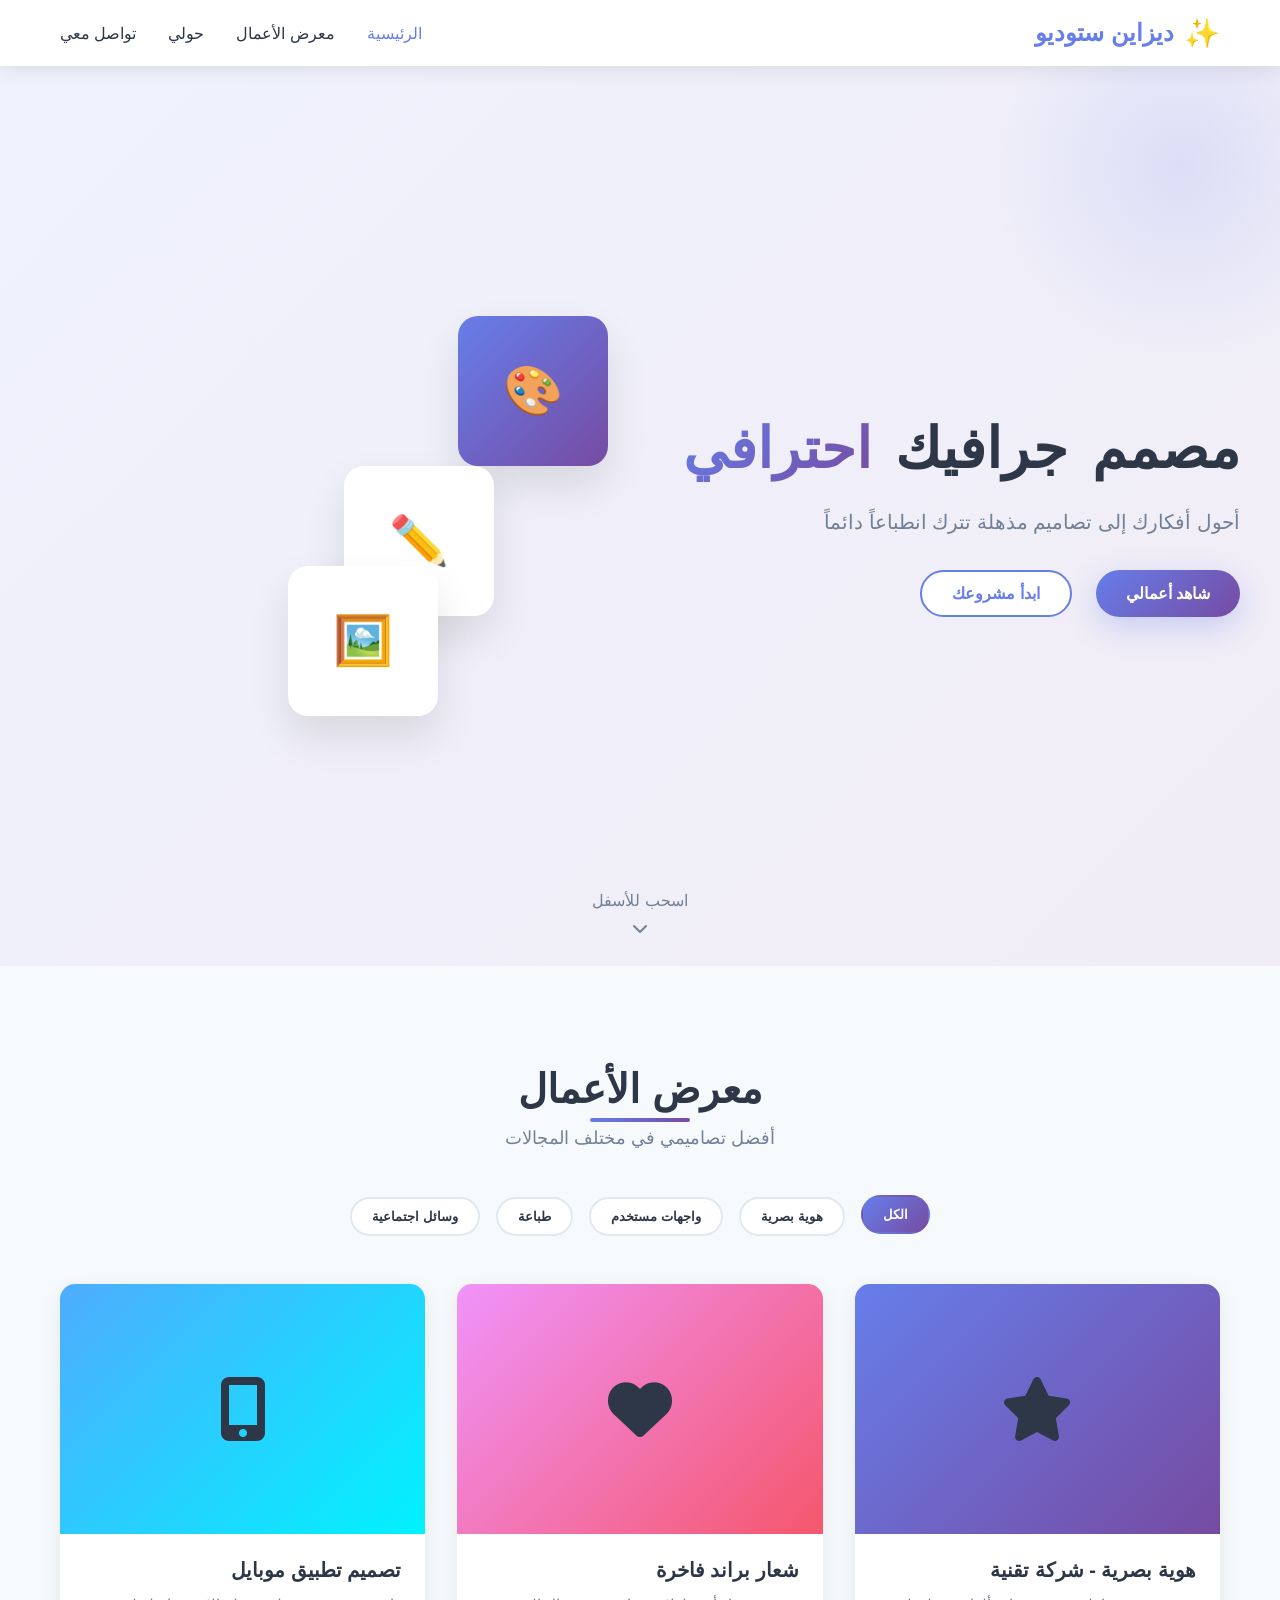
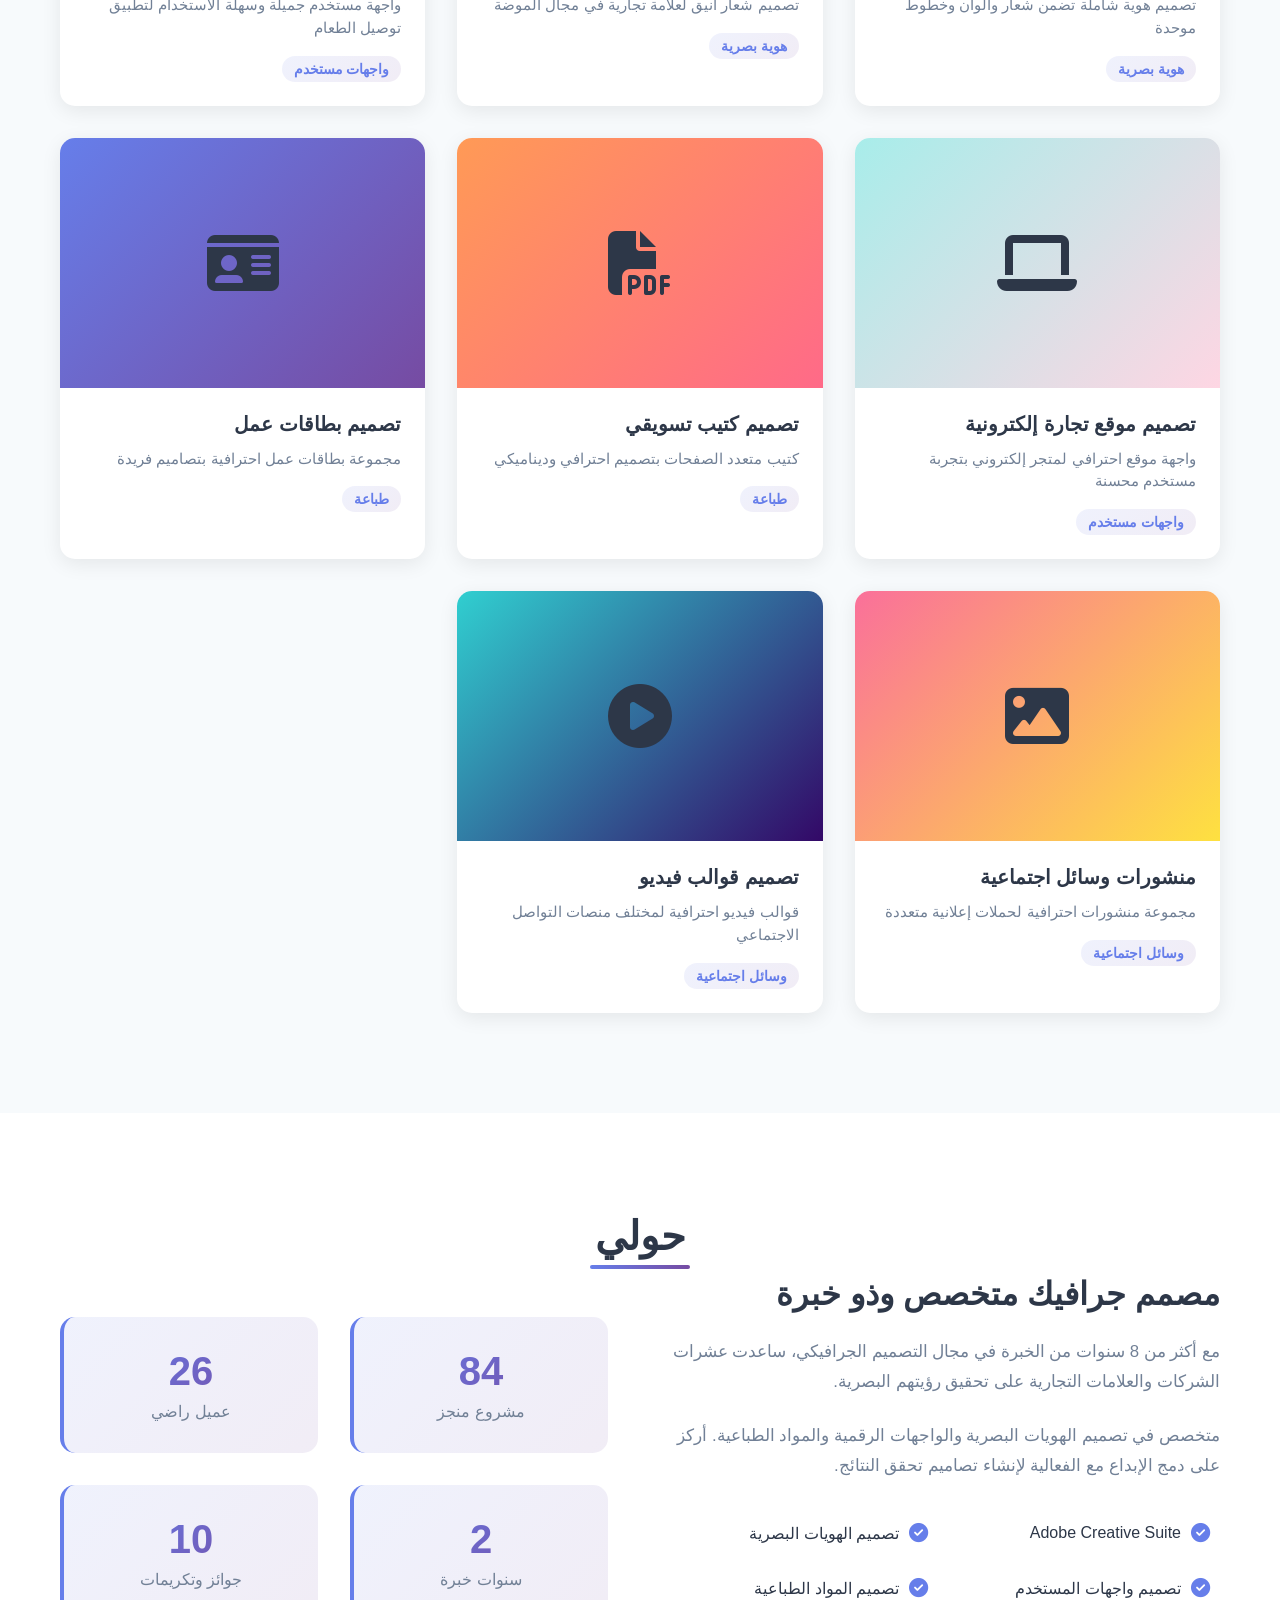
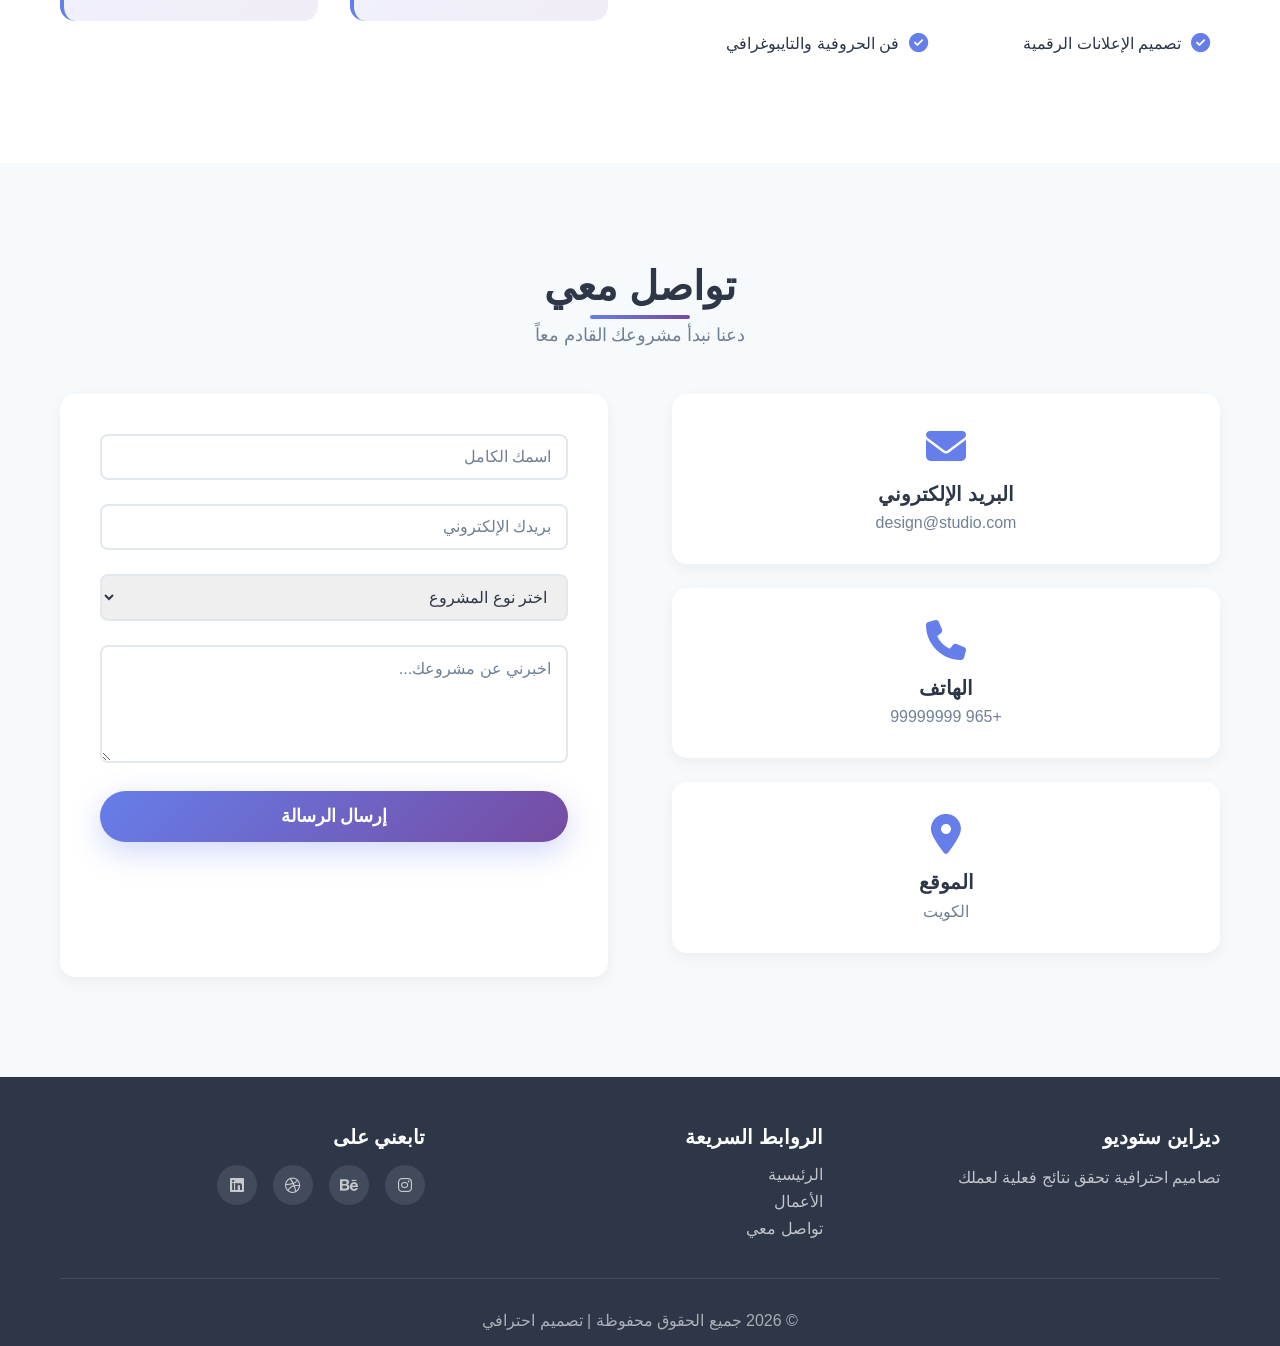
==== index.html @ b83960a2 "f" ====
<!DOCTYPE html>
<html lang="ar" dir="rtl">

<head>
    <meta charset="UTF-8">
    <meta name="viewport" content="width=device-width, initial-scale=1.0">
    <title>محمد - مصمم جرافيك احترافي</title>
    <link rel="stylesheet" href="styles.css">
    <link rel="stylesheet" href="https://cdnjs.cloudflare.com/ajax/libs/font-awesome/6.4.0/css/all.min.css">
</head>

<body>
    <!-- Navigation -->
    <nav class="navbar">
        <div class="container">
            <div class="logo">
                <span class="logo-icon">✨</span>
                <span class="logo-text">ديزاين ستوديو</span>
            </div>
            <ul class="nav-links">
                <li><a href="#home" class="nav-link active">الرئيسية</a></li>
                <li><a href="#portfolio" class="nav-link">معرض الأعمال</a></li>
                <li><a href="#about" class="nav-link">حولي</a></li>
                <li><a href="#contact" class="nav-link">تواصل معي</a></li>
            </ul>
            <button class="menu-toggle" id="menuToggle">
                <i class="fas fa-bars"></i>
            </button>
        </div>
    </nav>

    <!-- Hero Section -->
    <section id="home" class="hero">
        <div class="hero-content">
            <div class="hero-text">
                <h1 class="hero-title animate-fade-in">
                    <span class="word">مصمم</span>
                    <span class="word">جرافيك</span>
                    <span class="word highlight">احترافي</span>
                </h1>
                <p class="hero-subtitle animate-fade-in-delay">
                    أحول أفكارك إلى تصاميم مذهلة تترك انطباعاً دائماً
                </p>
                <div class="hero-buttons animate-fade-in-delay-2">
                    <button class="btn btn-primary" onclick="scrollToSection('portfolio')">شاهد أعمالي</button>
                    <button class="btn btn-secondary" onclick="scrollToSection('contact')">ابدأ مشروعك</button>
                </div>
            </div>
            <div class="hero-image">
                <div class="floating-card card-1">
                    <div class="card-icon">🎨</div>
                </div>
                <div class="floating-card card-2">
                    <div class="card-icon">✏️</div>
                </div>
                <div class="floating-card card-3">
                    <div class="card-icon">🖼️</div>
                </div>
            </div>
        </div>
        <div class="scroll-indicator">
            <span>اسحب للأسفل</span>
            <i class="fas fa-chevron-down"></i>
        </div>
    </section>

    <!-- Portfolio Section -->
    <section id="portfolio" class="portfolio">
        <div class="container">
            <h2 class="section-title">معرض الأعمال</h2>
            <p class="section-subtitle">أفضل تصاميمي في مختلف المجالات</p>

            <div class="filter-buttons">
                <button class="filter-btn active" data-filter="all">الكل</button>
                <button class="filter-btn" data-filter="branding">هوية بصرية</button>
                <button class="filter-btn" data-filter="ui">واجهات مستخدم</button>
                <button class="filter-btn" data-filter="print">طباعة</button>
                <button class="filter-btn" data-filter="social">وسائل اجتماعية</button>
            </div>

            <div class="portfolio-grid">
                <!-- Branding Projects -->
                <div class="portfolio-item" data-category="branding">
                    <div class="portfolio-image">
                        <div class="placeholder" style="background: linear-gradient(135deg, #667eea 0%, #764ba2 100%);">
                            <i class="fas fa-star"></i>
                        </div>
                    </div>
                    <div class="portfolio-info">
                        <h3>هوية بصرية - شركة تقنية</h3>
                        <p>تصميم هوية شاملة تضمن شعار وألوان وخطوط موحدة</p>
                        <span class="category-badge">هوية بصرية</span>
                    </div>
                </div>

                <div class="portfolio-item" data-category="branding">
                    <div class="portfolio-image">
                        <div class="placeholder" style="background: linear-gradient(135deg, #f093fb 0%, #f5576c 100%);">
                            <i class="fas fa-heart"></i>
                        </div>
                    </div>
                    <div class="portfolio-info">
                        <h3>شعار براند فاخرة</h3>
                        <p>تصميم شعار أنيق لعلامة تجارية في مجال الموضة</p>
                        <span class="category-badge">هوية بصرية</span>
                    </div>
                </div>

                <!-- UI Projects -->
                <div class="portfolio-item" data-category="ui">
                    <div class="portfolio-image">
                        <div class="placeholder" style="background: linear-gradient(135deg, #4facfe 0%, #00f2fe 100%);">
                            <i class="fas fa-mobile-alt"></i>
                        </div>
                    </div>
                    <div class="portfolio-info">
                        <h3>تصميم تطبيق موبايل</h3>
                        <p>واجهة مستخدم جميلة وسهلة الاستخدام لتطبيق توصيل الطعام</p>
                        <span class="category-badge">واجهات مستخدم</span>
                    </div>
                </div>

                <div class="portfolio-item" data-category="ui">
                    <div class="portfolio-image">
                        <div class="placeholder" style="background: linear-gradient(135deg, #a8edea 0%, #fed6e3 100%);">
                            <i class="fas fa-laptop"></i>
                        </div>
                    </div>
                    <div class="portfolio-info">
                        <h3>تصميم موقع تجارة إلكترونية</h3>
                        <p>واجهة موقع احترافي لمتجر إلكتروني بتجربة مستخدم محسنة</p>
                        <span class="category-badge">واجهات مستخدم</span>
                    </div>
                </div>

                <!-- Print Projects -->
                <div class="portfolio-item" data-category="print">
                    <div class="portfolio-image">
                        <div class="placeholder" style="background: linear-gradient(135deg, #ff9a56 0%, #ff6a88 100%);">
                            <i class="fas fa-file-pdf"></i>
                        </div>
                    </div>
                    <div class="portfolio-info">
                        <h3>تصميم كتيب تسويقي</h3>
                        <p>كتيب متعدد الصفحات بتصميم احترافي وديناميكي</p>
                        <span class="category-badge">طباعة</span>
                    </div>
                </div>

                <div class="portfolio-item" data-category="print">
                    <div class="portfolio-image">
                        <div class="placeholder" style="background: linear-gradient(135deg, #667eea 0%, #764ba2 100%);">
                            <i class="fas fa-id-card"></i>
                        </div>
                    </div>
                    <div class="portfolio-info">
                        <h3>تصميم بطاقات عمل</h3>
                        <p>مجموعة بطاقات عمل احترافية بتصاميم فريدة</p>
                        <span class="category-badge">طباعة</span>
                    </div>
                </div>

                <!-- Social Media -->
                <div class="portfolio-item" data-category="social">
                    <div class="portfolio-image">
                        <div class="placeholder" style="background: linear-gradient(135deg, #fa709a 0%, #fee140 100%);">
                            <i class="fas fa-image"></i>
                        </div>
                    </div>
                    <div class="portfolio-info">
                        <h3>منشورات وسائل اجتماعية</h3>
                        <p>مجموعة منشورات احترافية لحملات إعلانية متعددة</p>
                        <span class="category-badge">وسائل اجتماعية</span>
                    </div>
                </div>

                <div class="portfolio-item" data-category="social">
                    <div class="portfolio-image">
                        <div class="placeholder" style="background: linear-gradient(135deg, #30cfd0 0%, #330867 100%);">
                            <i class="fas fa-play-circle"></i>
                        </div>
                    </div>
                    <div class="portfolio-info">
                        <h3>تصميم قوالب فيديو</h3>
                        <p>قوالب فيديو احترافية لمختلف منصات التواصل الاجتماعي</p>
                        <span class="category-badge">وسائل اجتماعية</span>
                    </div>
                </div>
            </div>
        </div>
    </section>

    <!-- About Section -->
    <section id="about" class="about">
        <div class="container">
            <h2 class="section-title">حولي</h2>

            <div class="about-content">
                <div class="about-text">
                    <h3>مصمم جرافيك متخصص وذو خبرة</h3>
                    <p>
                        مع أكثر من 8 سنوات من الخبرة في مجال التصميم الجرافيكي،
                        ساعدت عشرات الشركات والعلامات التجارية على تحقيق رؤيتهم البصرية.
                    </p>
                    <p>
                        متخصص في تصميم الهويات البصرية والواجهات الرقمية والمواد الطباعية.
                        أركز على دمج الإبداع مع الفعالية لإنشاء تصاميم تحقق النتائج.
                    </p>

                    <div class="skills">
                        <div class="skill-item">
                            <i class="fas fa-check-circle"></i>
                            <span>Adobe Creative Suite</span>
                        </div>
                        <div class="skill-item">
                            <i class="fas fa-check-circle"></i>
                            <span>تصميم الهويات البصرية</span>
                        </div>
                        <div class="skill-item">
                            <i class="fas fa-check-circle"></i>
                            <span>تصميم واجهات المستخدم</span>
                        </div>
                        <div class="skill-item">
                            <i class="fas fa-check-circle"></i>
                            <span>تصميم المواد الطباعية</span>
                        </div>
                        <div class="skill-item">
                            <i class="fas fa-check-circle"></i>
                            <span>تصميم الإعلانات الرقمية</span>
                        </div>
                        <div class="skill-item">
                            <i class="fas fa-check-circle"></i>
                            <span>فن الحروفية والتايبوغرافي</span>
                        </div>
                    </div>
                </div>

                <div class="about-stats">
                    <div class="stat-box">
                        <div class="stat-number">250+</div>
                        <p>مشروع منجز</p>
                    </div>
                    <div class="stat-box">
                        <div class="stat-number">80+</div>
                        <p>عميل راضي</p>
                    </div>
                    <div class="stat-box">
                        <div class="stat-number">8+</div>
                        <p>سنوات خبرة</p>
                    </div>
                    <div class="stat-box">
                        <div class="stat-number">30+</div>
                        <p>جوائز وتكريمات</p>
                    </div>
                </div>
            </div>
        </div>
    </section>

    <!-- Contact Section -->
    <section id="contact" class="contact">
        <div class="container">
            <h2 class="section-title">تواصل معي</h2>
            <p class="section-subtitle">دعنا نبدأ مشروعك القادم معاً</p>

            <div class="contact-content">
                <div class="contact-info">
                    <div class="info-box">
                        <i class="fas fa-envelope"></i>
                        <h3>البريد الإلكتروني</h3>
                        <p>design@studio.com</p>
                    </div>
                    <div class="info-box">
                        <i class="fas fa-phone"></i>
                        <h3>الهاتف</h3>
                        <p>+965 99999999</p>
                    </div>
                    <div class="info-box">
                        <i class="fas fa-map-marker-alt"></i>
                        <h3>الموقع</h3>
                        <p>الكويت</p>
                    </div>
                </div>

                <form class="contact-form" id="contactForm">
                    <div class="form-group">
                        <input type="text" placeholder="اسمك الكامل" required class="form-input">
                    </div>
                    <div class="form-group">
                        <input type="email" placeholder="بريدك الإلكتروني" required class="form-input">
                    </div>
                    <div class="form-group">
                        <select required class="form-input">
                            <option value="">اختر نوع المشروع</option>
                            <option value="branding">هوية بصرية</option>
                            <option value="ui">تصميم واجهة</option>
                            <option value="print">طباعة</option>
                            <option value="social">وسائل اجتماعية</option>
                            <option value="other">أخرى</option>
                        </select>
                    </div>
                    <div class="form-group">
                        <textarea placeholder="اخبرني عن مشروعك..." rows="5" required class="form-input"></textarea>
                    </div>
                    <button type="submit" class="btn btn-primary btn-submit">إرسال الرسالة</button>
                </form>
            </div>
        </div>
    </section>

    <!-- Footer -->
    <footer class="footer">
        <div class="container">
            <div class="footer-content">
                <div class="footer-section">
                    <h3>ديزاين ستوديو</h3>
                    <p>تصاميم احترافية تحقق نتائج فعلية لعملك</p>
                </div>
                <div class="footer-section">
                    <h3>الروابط السريعة</h3>
                    <ul>
                        <li><a href="#home">الرئيسية</a></li>
                        <li><a href="#portfolio">الأعمال</a></li>
                        <li><a href="#contact">تواصل معي</a></li>
                    </ul>
                </div>
                <div class="footer-section">
                    <h3>تابعني على</h3>
                    <div class="social-links">
                        <a href="#" class="social-link"><i class="fab fa-instagram"></i></a>
                        <a href="#" class="social-link"><i class="fab fa-behance"></i></a>
                        <a href="#" class="social-link"><i class="fab fa-dribbble"></i></a>
                        <a href="#" class="social-link"><i class="fab fa-linkedin"></i></a>
                    </div>
                </div>
            </div>
            <div class="footer-bottom">
                <p>&copy; 2026 جميع الحقوق محفوظة | تصميم احترافي</p>
            </div>
        </div>
    </footer>

    <script src="script.js"></script>
</body>

</html>
---- styles.css ----
:root {
    --primary-color: #667eea;
    --secondary-color: #764ba2;
    --accent-color: #f5576c;
    --text-dark: #2d3748;
    --text-light: #718096;
    --bg-light: #f7fafc;
    --border-color: #e2e8f0;
    --white: #ffffff;
}

* {
    margin: 0;
    padding: 0;
    box-sizing: border-box;
}

html {
    scroll-behavior: smooth;
}

body {
    font-family: "Segoe UI", Tahoma, Geneva, Verdana, sans-serif;
    color: var(--text-dark);
    overflow-x: hidden;
    background: var(--white);
}

.container {
    max-width: 1200px;
    margin: 0 auto;
    padding: 0 20px;
}

/* ===== Navigation ===== */
.navbar {
    position: sticky;
    top: 0;
    background: rgba(255, 255, 255, 0.95);
    backdrop-filter: blur(10px);
    box-shadow: 0 2px 20px rgba(0, 0, 0, 0.1);
    z-index: 1000;
    transition: all 0.3s ease;
}

.navbar .container {
    display: flex;
    justify-content: space-between;
    align-items: center;
    padding: 1rem 20px;
}

.logo {
    display: flex;
    align-items: center;
    gap: 10px;
    font-size: 1.5rem;
    font-weight: bold;
    color: var(--primary-color);
}

.logo-icon {
    font-size: 1.8rem;
    animation: float 3s ease-in-out infinite;
}

@keyframes float {
    0%,
    100% {
        transform: translateY(0px);
    }
    50% {
        transform: translateY(-10px);
    }
}

.nav-links {
    display: flex;
    list-style: none;
    gap: 2rem;
    align-items: center;
}

.nav-link {
    color: var(--text-dark);
    text-decoration: none;
    font-weight: 500;
    transition: color 0.3s ease;
    position: relative;
}

.nav-link::after {
    content: "";
    position: absolute;
    bottom: -5px;
    right: 0;
    width: 0;
    height: 2px;
    background: linear-gradient(90deg, var(--primary-color), var(--secondary-color));
    transition: width 0.3s ease;
}

.nav-link:hover::after {
    width: 100%;
}

.nav-link.active {
    color: var(--primary-color);
}

.menu-toggle {
    display: none;
    background: none;
    border: none;
    font-size: 1.5rem;
    cursor: pointer;
    color: var(--text-dark);
}

/* ===== Hero Section ===== */
.hero {
    min-height: 100vh;
    display: flex;
    flex-direction: column;
    justify-content: center;
    align-items: center;
    background: linear-gradient(135deg, rgba(102, 126, 234, 0.1) 0%, rgba(118, 75, 162, 0.1) 100%);
    padding: 80px 20px;
    position: relative;
    overflow: hidden;
}

.hero::before {
    content: "";
    position: absolute;
    width: 400px;
    height: 400px;
    background: radial-gradient(circle, rgba(102, 126, 234, 0.15) 0%, transparent 70%);
    top: -100px;
    right: -100px;
    border-radius: 50%;
    animation: pulse 4s ease-in-out infinite;
}

@keyframes pulse {
    0%,
    100% {
        transform: scale(1);
    }
    50% {
        transform: scale(1.1);
    }
}

.hero-content {
    display: grid;
    grid-template-columns: 1fr 1fr;
    gap: 4rem;
    align-items: center;
    width: 100%;
    max-width: 1200px;
    margin: 0 auto;
    z-index: 1;
}

.hero-text {
    animation: slideInRight 0.8s ease-out;
}

@keyframes slideInRight {
    from {
        opacity: 0;
        transform: translateX(-50px);
    }
    to {
        opacity: 1;
        transform: translateX(0);
    }
}

.hero-title {
    font-size: 3.5rem;
    font-weight: 800;
    line-height: 1.2;
    margin-bottom: 1.5rem;
    color: var(--text-dark);
}

.hero-title .word {
    display: inline-block;
    margin-left: 0.5rem;
}

.hero-title .highlight {
    background: linear-gradient(135deg, var(--primary-color), var(--secondary-color));
    -webkit-background-clip: text;
    -webkit-text-fill-color: transparent;
    background-clip: text;
    position: relative;
}

.hero-subtitle {
    font-size: 1.25rem;
    color: var(--text-light);
    margin-bottom: 2rem;
    line-height: 1.6;
}

.hero-buttons {
    display: flex;
    gap: 1.5rem;
    flex-wrap: wrap;
}

.btn {
    padding: 12px 30px;
    border: none;
    border-radius: 50px;
    font-size: 1rem;
    font-weight: 600;
    cursor: pointer;
    transition: all 0.3s ease;
    text-decoration: none;
    display: inline-block;
}

.btn-primary {
    background: linear-gradient(135deg, var(--primary-color), var(--secondary-color));
    color: white;
    box-shadow: 0 10px 30px rgba(102, 126, 234, 0.3);
}

.btn-primary:hover {
    transform: translateY(-3px);
    box-shadow: 0 15px 40px rgba(102, 126, 234, 0.4);
}

.btn-secondary {
    background: white;
    color: var(--primary-color);
    border: 2px solid var(--primary-color);
}

.btn-secondary:hover {
    background: var(--primary-color);
    color: white;
    transform: translateY(-3px);
}

/* Animations for hero text */
.animate-fade-in {
    animation: fadeIn 1s ease-out;
}

@keyframes fadeIn {
    from {
        opacity: 0;
    }
    to {
        opacity: 1;
    }
}

.animate-fade-in-delay {
    animation: fadeIn 1s ease-out 0.3s both;
}

.animate-fade-in-delay-2 {
    animation: fadeIn 1s ease-out 0.6s both;
}

/* Floating Cards */
.hero-image {
    position: relative;
    height: 400px;
    animation: slideInLeft 0.8s ease-out;
}

@keyframes slideInLeft {
    from {
        opacity: 0;
        transform: translateX(50px);
    }
    to {
        opacity: 1;
        transform: translateX(0);
    }
}

.floating-card {
    position: absolute;
    width: 150px;
    height: 150px;
    background: white;
    border-radius: 20px;
    display: flex;
    align-items: center;
    justify-content: center;
    box-shadow: 0 20px 40px rgba(0, 0, 0, 0.1);
    cursor: pointer;
}

.card-icon {
    font-size: 3rem;
    animation: spin 4s linear infinite;
}

@keyframes spin {
    0% {
        transform: rotate(0deg);
    }
    100% {
        transform: rotate(360deg);
    }
}

.card-1 {
    top: 0;
    right: 0;
    animation: float 3s ease-in-out infinite;
    background: linear-gradient(135deg, #667eea 0%, #764ba2 100%);
}

.card-2 {
    top: 150px;
    right: 20%;
    animation: float 3.5s ease-in-out infinite 0.5s;
}

.card-3 {
    bottom: 0;
    right: 30%;
    animation: float 4s ease-in-out infinite 1s;
}

/* Scroll Indicator */
.scroll-indicator {
    position: absolute;
    bottom: 30px;
    left: 50%;
    transform: translateX(-50%);
    display: flex;
    flex-direction: column;
    align-items: center;
    gap: 10px;
    color: var(--text-light);
    animation: bounce 2s infinite;
}

@keyframes bounce {
    0%,
    100% {
        transform: translateX(-50%) translateY(0);
    }
    50% {
        transform: translateX(-50%) translateY(10px);
    }
}

/* ===== Portfolio Section ===== */
.portfolio {
    padding: 100px 20px;
    background: var(--bg-light);
}

.section-title {
    font-size: 2.5rem;
    font-weight: 800;
    text-align: center;
    margin-bottom: 1rem;
    color: var(--text-dark);
    position: relative;
    display: inline-block;
    width: 100%;
}

.section-title::after {
    content: "";
    position: absolute;
    bottom: -10px;
    left: 50%;
    transform: translateX(-50%);
    width: 100px;
    height: 4px;
    background: linear-gradient(90deg, var(--primary-color), var(--secondary-color));
    border-radius: 2px;
}

.section-subtitle {
    text-align: center;
    color: var(--text-light);
    font-size: 1.1rem;
    margin-bottom: 3rem;
}

.filter-buttons {
    display: flex;
    justify-content: center;
    gap: 1rem;
    margin-bottom: 3rem;
    flex-wrap: wrap;
}

.filter-btn {
    padding: 10px 20px;
    border: 2px solid var(--border-color);
    background: white;
    border-radius: 25px;
    cursor: pointer;
    font-weight: 600;
    transition: all 0.3s ease;
    color: var(--text-dark);
}

.filter-btn:hover,
.filter-btn.active {
    background: linear-gradient(135deg, var(--primary-color), var(--secondary-color));
    border-color: transparent;
    color: white;
    transform: translateY(-2px);
}

.portfolio-grid {
    display: grid;
    grid-template-columns: repeat(auto-fit, minmax(300px, 1fr));
    gap: 2rem;
}

.portfolio-item {
    background: white;
    border-radius: 15px;
    overflow: hidden;
    box-shadow: 0 5px 20px rgba(0, 0, 0, 0.08);
    transition: all 0.3s ease;
    cursor: pointer;
    animation: fadeInUp 0.6s ease-out;
}

@keyframes fadeInUp {
    from {
        opacity: 0;
        transform: translateY(30px);
    }
    to {
        opacity: 1;
        transform: translateY(0);
    }
}

.portfolio-item:hover {
    transform: translateY(-10px);
    box-shadow: 0 15px 40px rgba(0, 0, 0, 0.15);
}

.portfolio-item.hidden {
    display: none;
}

.portfolio-image {
    width: 100%;
    height: 250px;
    overflow: hidden;
    position: relative;
}

.placeholder {
    width: 100%;
    height: 100%;
    display: flex;
    align-items: center;
    justify-content: center;
    font-size: 4rem;
    transition: transform 0.3s ease;
}

.portfolio-item:hover .placeholder {
    transform: scale(1.1);
}

.portfolio-info {
    padding: 1.5rem;
}

.portfolio-info h3 {
    font-size: 1.25rem;
    margin-bottom: 0.75rem;
    color: var(--text-dark);
}

.portfolio-info p {
    color: var(--text-light);
    font-size: 0.95rem;
    margin-bottom: 1rem;
    line-height: 1.5;
}

.category-badge {
    display: inline-block;
    background: linear-gradient(135deg, rgba(102, 126, 234, 0.1), rgba(118, 75, 162, 0.1));
    color: var(--primary-color);
    padding: 5px 12px;
    border-radius: 20px;
    font-size: 0.85rem;
    font-weight: 600;
}

/* ===== About Section ===== */
.about {
    padding: 100px 20px;
}

.about-content {
    display: grid;
    grid-template-columns: 1fr 1fr;
    gap: 4rem;
    align-items: center;
}

.about-text h3 {
    font-size: 2rem;
    margin-bottom: 1.5rem;
    color: var(--text-dark);
}

.about-text p {
    color: var(--text-light);
    font-size: 1.05rem;
    line-height: 1.8;
    margin-bottom: 1.5rem;
}

.skills {
    display: grid;
    grid-template-columns: repeat(auto-fit, minmax(200px, 1fr));
    gap: 1rem;
    margin-top: 2rem;
}

.skill-item {
    display: flex;
    align-items: center;
    gap: 10px;
    padding: 10px;
    border-radius: 8px;
    transition: all 0.3s ease;
}

.skill-item i {
    color: var(--primary-color);
    font-size: 1.2rem;
}

.skill-item span {
    font-weight: 500;
    color: var(--text-dark);
}

.skill-item:hover {
    background: var(--bg-light);
    transform: translateX(5px);
}

.about-stats {
    display: grid;
    grid-template-columns: repeat(2, 1fr);
    gap: 2rem;
}

.stat-box {
    background: linear-gradient(135deg, rgba(102, 126, 234, 0.1), rgba(118, 75, 162, 0.1));
    padding: 2rem;
    border-radius: 15px;
    text-align: center;
    border-left: 4px solid var(--primary-color);
    transition: all 0.3s ease;
}

.stat-box:hover {
    transform: translateY(-5px);
    box-shadow: 0 10px 30px rgba(102, 126, 234, 0.2);
}

.stat-number {
    font-size: 2.5rem;
    font-weight: 800;
    background: linear-gradient(135deg, var(--primary-color), var(--secondary-color));
    -webkit-background-clip: text;
    -webkit-text-fill-color: transparent;
    background-clip: text;
    margin-bottom: 0.5rem;
}

.stat-box p {
    color: var(--text-light);
    font-size: 1rem;
}

/* ===== Contact Section ===== */
.contact {
    padding: 100px 20px;
    background: var(--bg-light);
}

.contact-content {
    display: grid;
    grid-template-columns: 1fr 1fr;
    gap: 4rem;
}

.info-box {
    background: white;
    padding: 2rem;
    border-radius: 15px;
    margin-bottom: 1.5rem;
    box-shadow: 0 5px 15px rgba(0, 0, 0, 0.05);
    text-align: center;
    transition: all 0.3s ease;
}

.info-box:hover {
    transform: translateY(-5px);
    box-shadow: 0 15px 30px rgba(0, 0, 0, 0.1);
}

.info-box i {
    font-size: 2.5rem;
    color: var(--primary-color);
    margin-bottom: 1rem;
}

.info-box h3 {
    font-size: 1.25rem;
    margin-bottom: 0.5rem;
    color: var(--text-dark);
}

.info-box p {
    color: var(--text-light);
    font-size: 1rem;
}

.contact-form {
    background: white;
    padding: 2.5rem;
    border-radius: 15px;
    box-shadow: 0 5px 15px rgba(0, 0, 0, 0.05);
}

.form-group {
    margin-bottom: 1.5rem;
}

.form-input {
    width: 100%;
    padding: 12px 15px;
    border: 2px solid var(--border-color);
    border-radius: 8px;
    font-size: 1rem;
    font-family: inherit;
    transition: all 0.3s ease;
    color: var(--text-dark);
}

.form-input:focus {
    outline: none;
    border-color: var(--primary-color);
    box-shadow: 0 0 0 3px rgba(102, 126, 234, 0.1);
}

.form-input::placeholder {
    color: var(--text-light);
}

.form-input textarea {
    resize: vertical;
    font-family: inherit;
}

.btn-submit {
    width: 100%;
    padding: 15px;
    font-size: 1.1rem;
}

/* ===== Footer ===== */
.footer {
    background: var(--text-dark);
    color: white;
    padding: 3rem 20px 1rem;
}

.footer-content {
    display: grid;
    grid-template-columns: repeat(auto-fit, minmax(250px, 1fr));
    gap: 2rem;
    margin-bottom: 2rem;
}

.footer-section h3 {
    font-size: 1.25rem;
    margin-bottom: 1rem;
}

.footer-section p {
    color: rgba(255, 255, 255, 0.7);
    line-height: 1.6;
}

.footer-section ul {
    list-style: none;
}

.footer-section ul li {
    margin-bottom: 0.5rem;
}

.footer-section a {
    color: rgba(255, 255, 255, 0.7);
    text-decoration: none;
    transition: color 0.3s ease;
}

.footer-section a:hover {
    color: var(--primary-color);
}

.social-links {
    display: flex;
    gap: 1rem;
}

.social-link {
    width: 40px;
    height: 40px;
    border-radius: 50%;
    background: rgba(255, 255, 255, 0.1);
    display: flex;
    align-items: center;
    justify-content: center;
    transition: all 0.3s ease;
    color: white;
    text-decoration: none;
}

.social-link:hover {
    background: var(--primary-color);
    transform: translateY(-3px);
}

.footer-bottom {
    text-align: center;
    padding-top: 2rem;
    border-top: 1px solid rgba(255, 255, 255, 0.1);
    color: rgba(255, 255, 255, 0.6);
}

/* ===== Responsive Design ===== */
@media (max-width: 768px) {
    .hero-content {
        grid-template-columns: 1fr;
        gap: 2rem;
    }

    .hero-image {
        display: none;
    }

    .hero-title {
        font-size: 2.5rem;
    }

    .nav-links {
        display: none;
    }

    .menu-toggle {
        display: block;
    }

    .nav-links.active {
        display: flex;
        position: absolute;
        top: 60px;
        left: 0;
        right: 0;
        width: 100%;
        flex-direction: column;
        gap: 0;
        background: white;
        box-shadow: 0 10px 30px rgba(0, 0, 0, 0.1);
    }

    .nav-links.active li {
        padding: 1rem 20px;
        border-bottom: 1px solid var(--border-color);
    }

    .hero-buttons {
        flex-direction: column;
    }

    .section-title {
        font-size: 2rem;
    }

    .about-content,
    .contact-content {
        grid-template-columns: 1fr;
    }

    .portfolio-grid {
        grid-template-columns: 1fr;
    }

    .about-stats {
        grid-template-columns: 1fr;
    }
}

@media (max-width: 480px) {
    .hero-title {
        font-size: 2rem;
    }

    .hero-subtitle {
        font-size: 1rem;
    }

    .btn {
        padding: 10px 20px;
        font-size: 0.9rem;
    }

    .section-title {
        font-size: 1.75rem;
    }

    .skills {
        grid-template-columns: 1fr;
    }
}
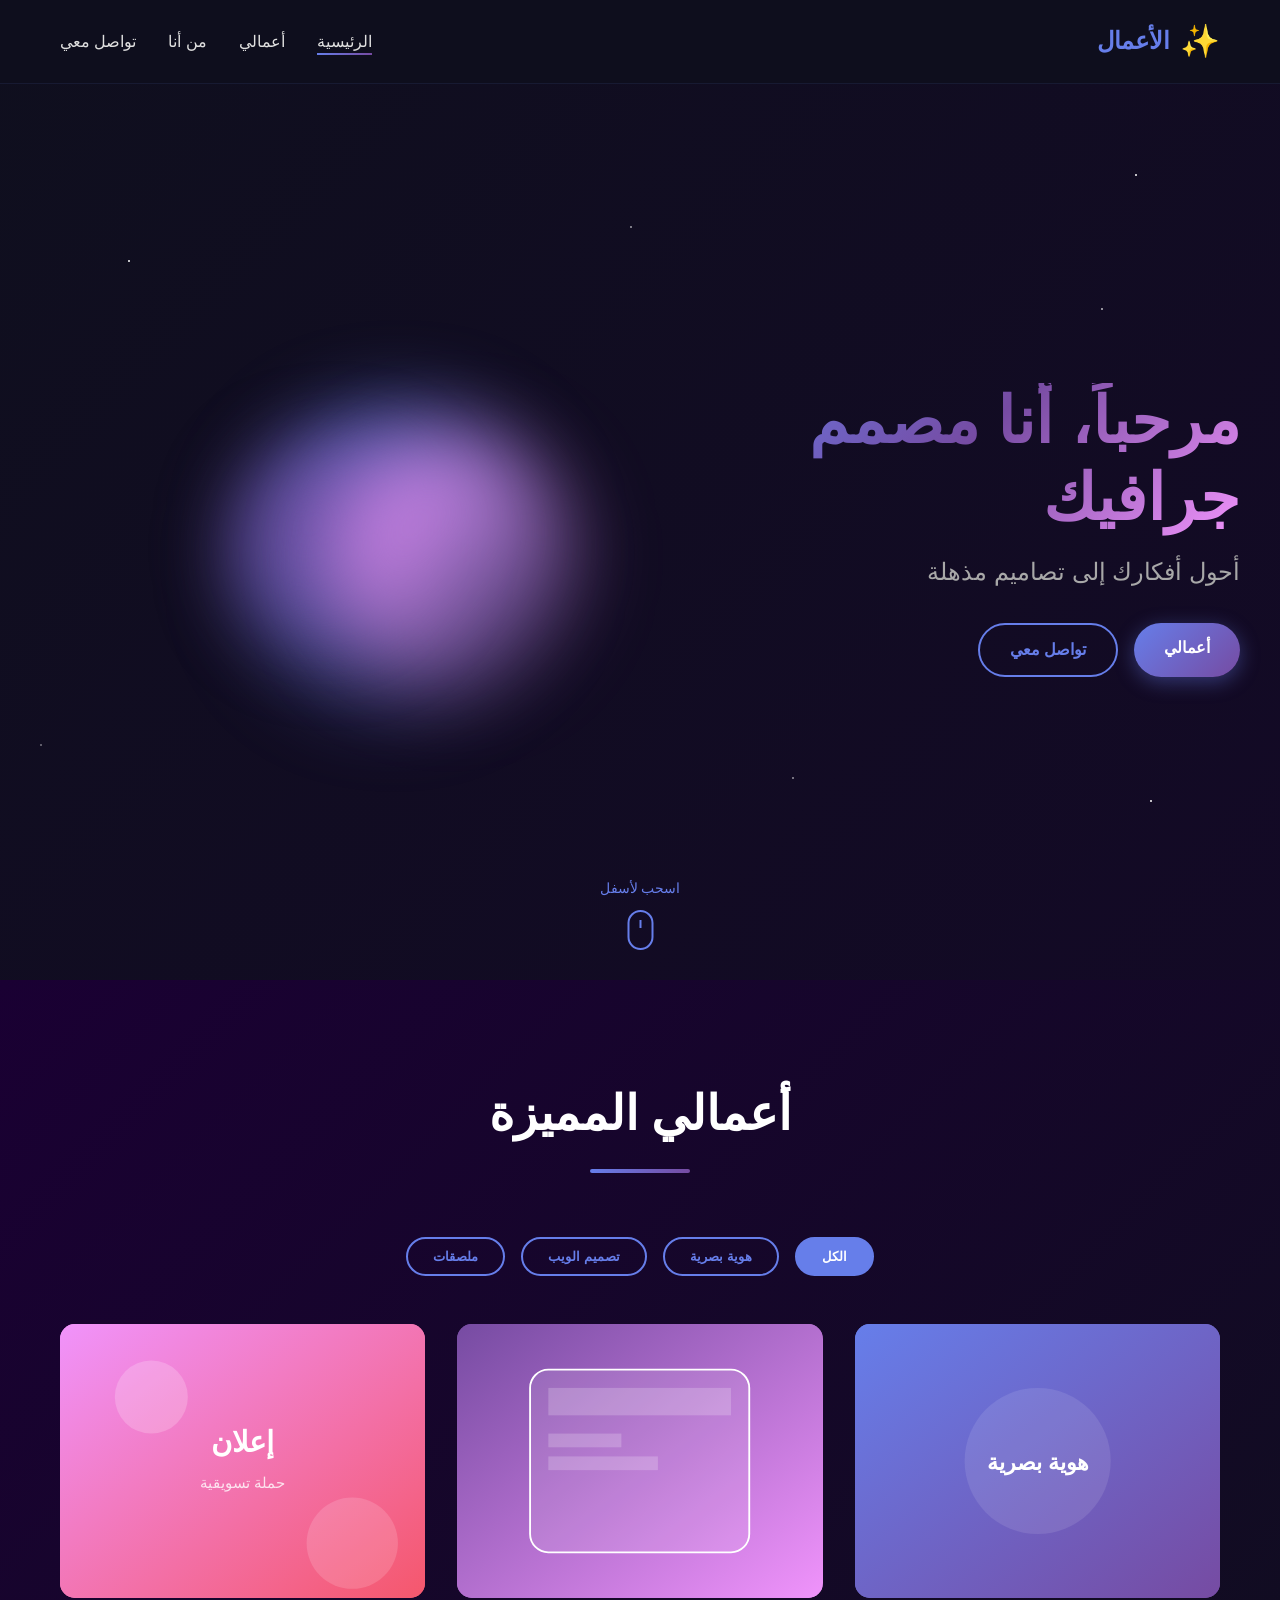
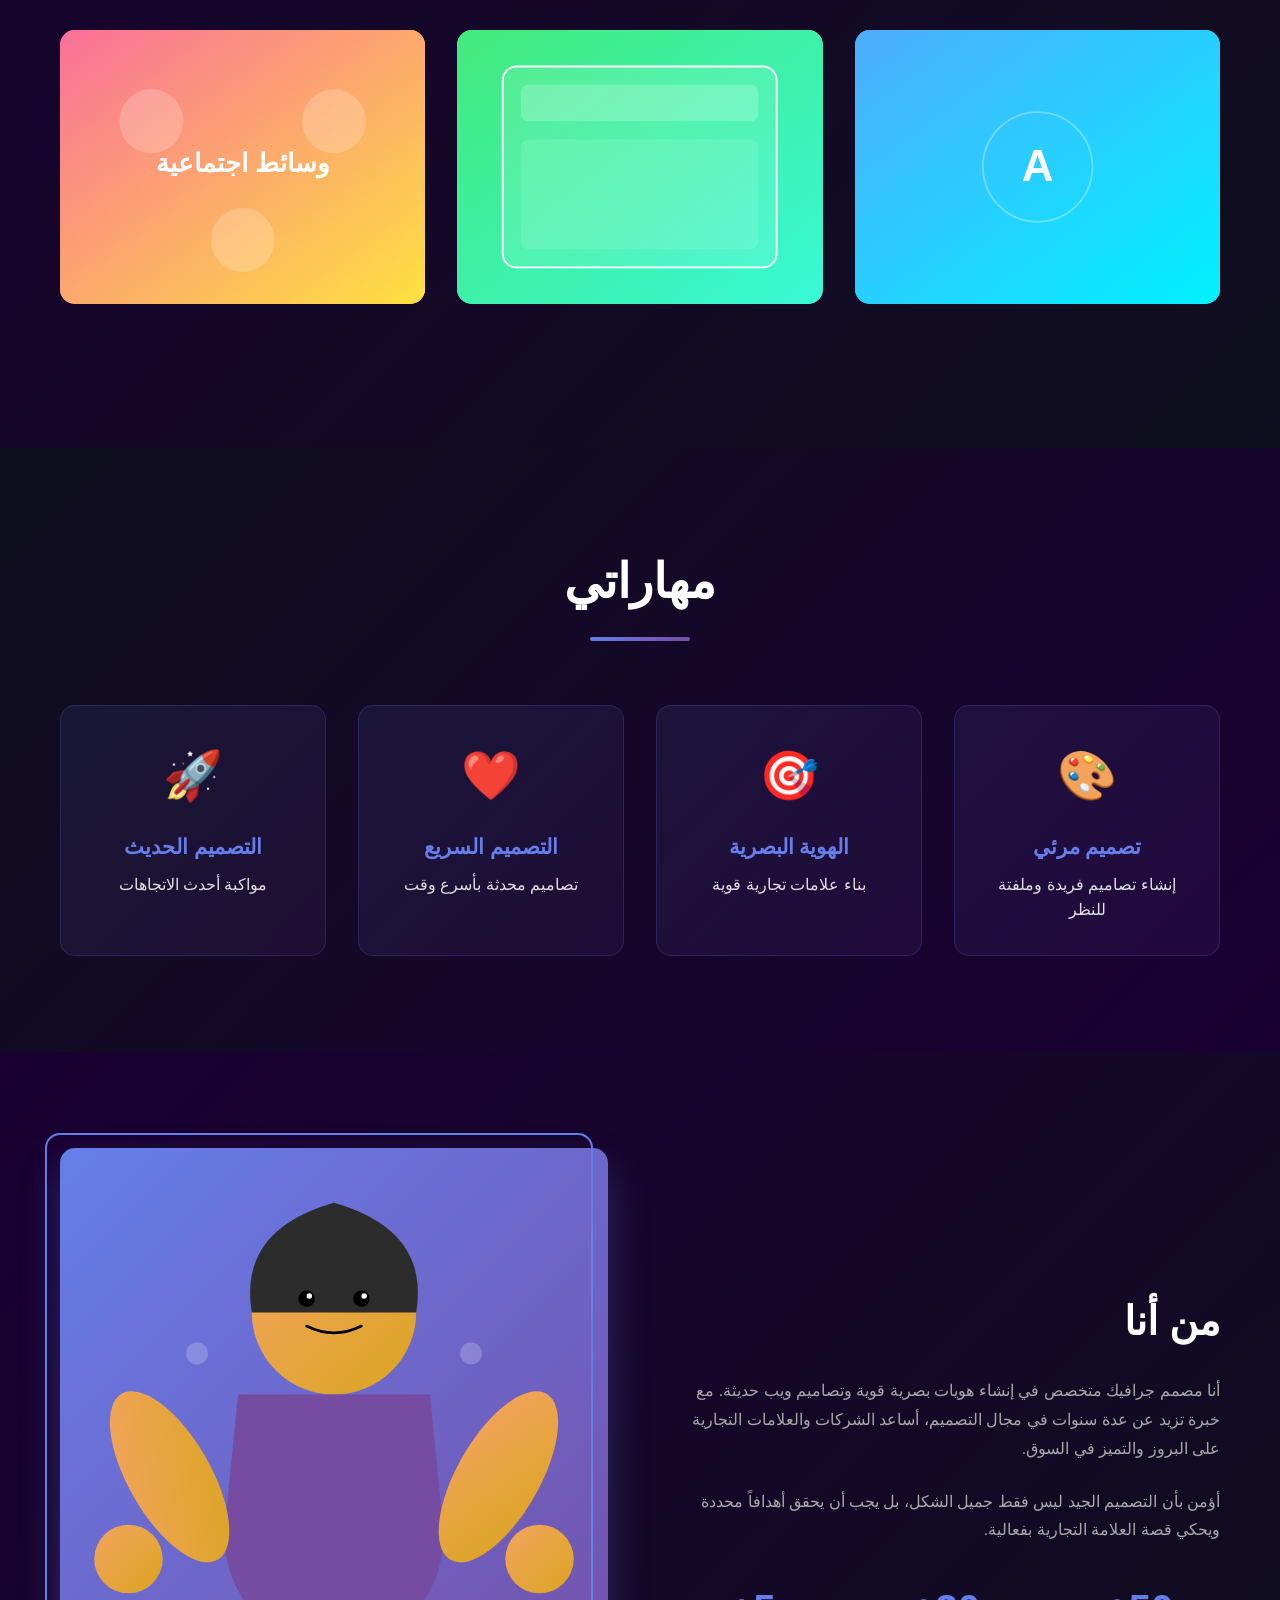
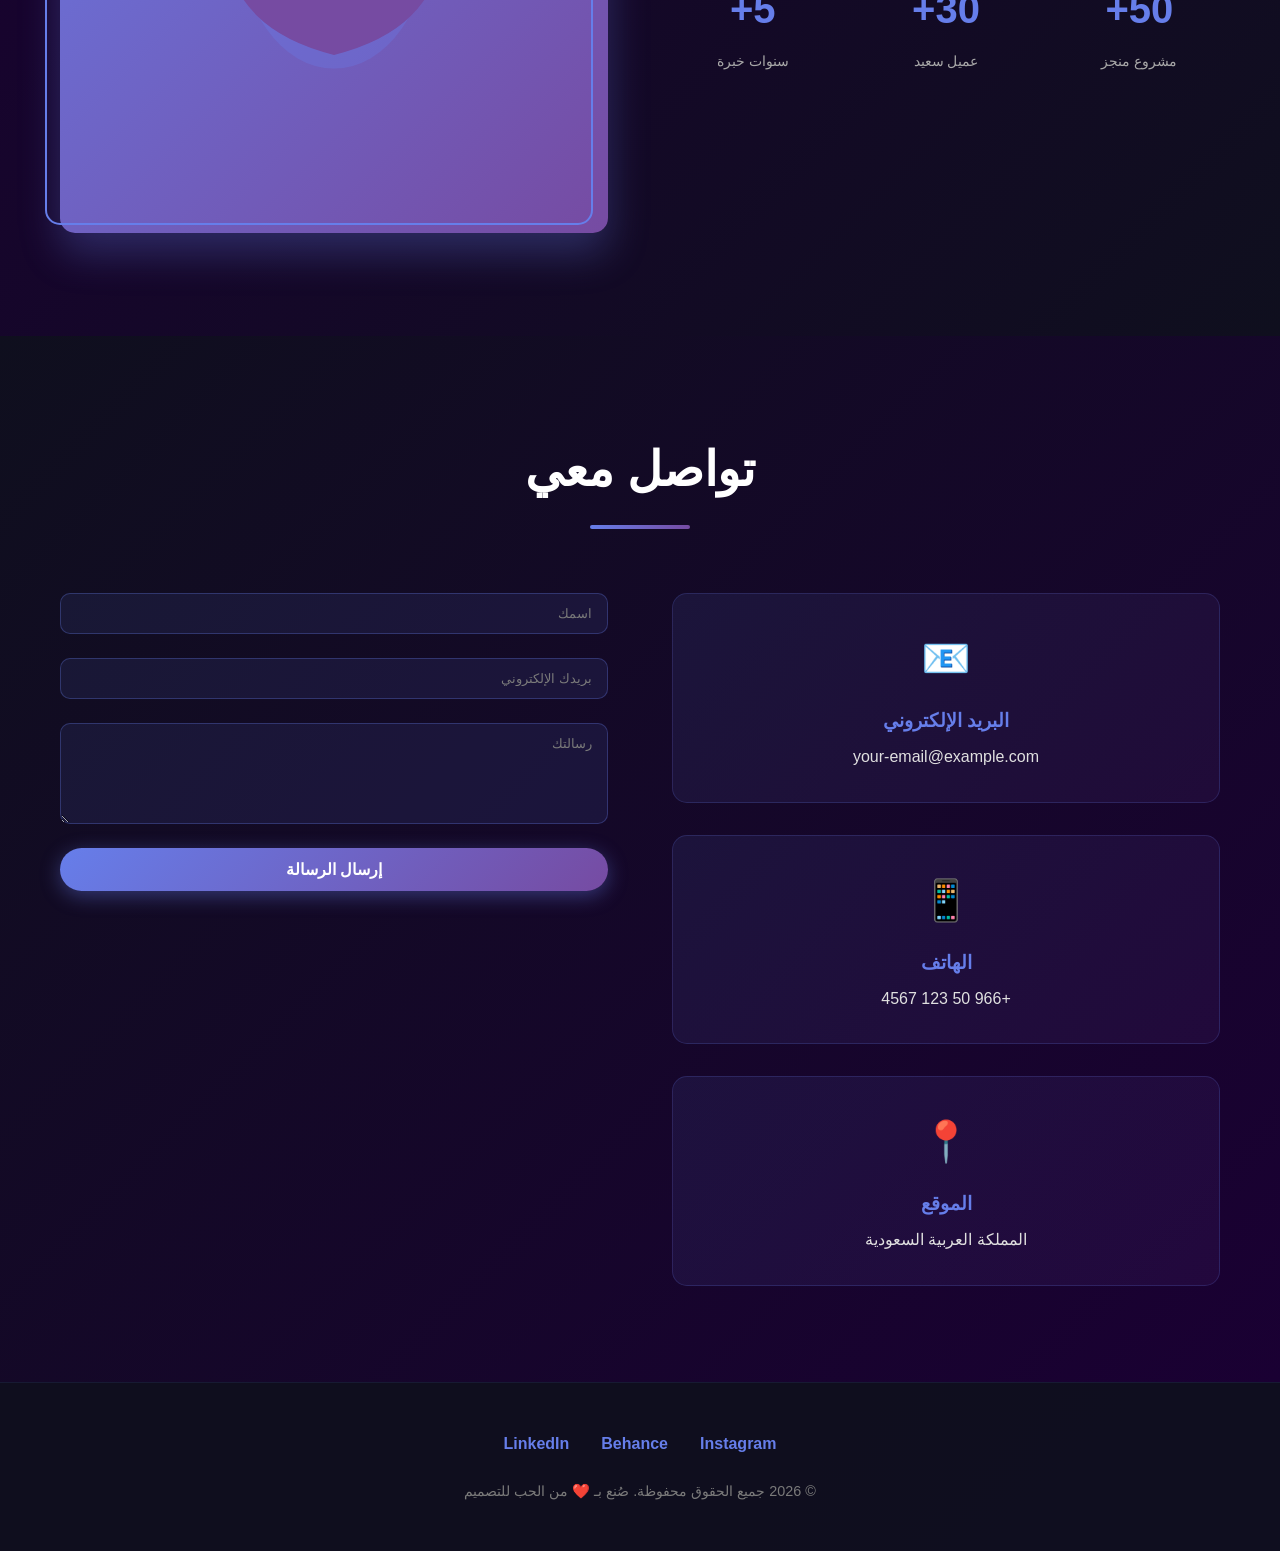
==== commit 4351cb93: "f" ====
--- a/index.html
+++ b/index.html
@@ -1,190 +1,238 @@
 <!DOCTYPE html>
 <html lang="ar" dir="rtl">
-
 <head>
     <meta charset="UTF-8">
     <meta name="viewport" content="width=device-width, initial-scale=1.0">
-    <title>محمد - مصمم جرافيك احترافي</title>
-    <link rel="stylesheet" href="styles.css">
-    <link rel="stylesheet" href="https://cdnjs.cloudflare.com/ajax/libs/font-awesome/6.4.0/css/all.min.css">
+    <title>محفظة الأعمال - مصمم جرافيك</title>
+    <link rel="stylesheet" href="style.css">
 </head>
-
 <body>
     <!-- Navigation -->
     <nav class="navbar">
         <div class="container">
             <div class="logo">
                 <span class="logo-icon">✨</span>
-                <span class="logo-text">ديزاين ستوديو</span>
+                <span>الأعمال</span>
             </div>
             <ul class="nav-links">
                 <li><a href="#home" class="nav-link active">الرئيسية</a></li>
-                <li><a href="#portfolio" class="nav-link">معرض الأعمال</a></li>
-                <li><a href="#about" class="nav-link">حولي</a></li>
+                <li><a href="#portfolio" class="nav-link">أعمالي</a></li>
+                <li><a href="#about" class="nav-link">من أنا</a></li>
                 <li><a href="#contact" class="nav-link">تواصل معي</a></li>
             </ul>
-            <button class="menu-toggle" id="menuToggle">
-                <i class="fas fa-bars"></i>
-            </button>
+            <div class="hamburger">
+                <span></span>
+                <span></span>
+                <span></span>
+            </div>
         </div>
     </nav>
 
     <!-- Hero Section -->
     <section id="home" class="hero">
+        <div class="stars"></div>
         <div class="hero-content">
             <div class="hero-text">
-                <h1 class="hero-title animate-fade-in">
-                    <span class="word">مصمم</span>
-                    <span class="word">جرافيك</span>
-                    <span class="word highlight">احترافي</span>
-                </h1>
-                <p class="hero-subtitle animate-fade-in-delay">
-                    أحول أفكارك إلى تصاميم مذهلة تترك انطباعاً دائماً
-                </p>
-                <div class="hero-buttons animate-fade-in-delay-2">
-                    <button class="btn btn-primary" onclick="scrollToSection('portfolio')">شاهد أعمالي</button>
-                    <button class="btn btn-secondary" onclick="scrollToSection('contact')">ابدأ مشروعك</button>
-                </div>
-            </div>
-            <div class="hero-image">
-                <div class="floating-card card-1">
-                    <div class="card-icon">🎨</div>
-                </div>
-                <div class="floating-card card-2">
-                    <div class="card-icon">✏️</div>
-                </div>
-                <div class="floating-card card-3">
-                    <div class="card-icon">🖼️</div>
-                </div>
+                <h1 class="hero-title">مرحباً، أنا مصمم جرافيك</h1>
+                <p class="hero-subtitle">أحول أفكارك إلى تصاميم مذهلة</p>
+                <div class="hero-buttons">
+                    <a href="#portfolio" class="btn btn-primary">أعمالي</a>
+                    <a href="#contact" class="btn btn-secondary">تواصل معي</a>
+                </div>
+            </div>
+            <div class="hero-shapes">
+                <div class="shape shape-1"></div>
+                <div class="shape shape-2"></div>
+                <div class="shape shape-3"></div>
             </div>
         </div>
         <div class="scroll-indicator">
-            <span>اسحب للأسفل</span>
-            <i class="fas fa-chevron-down"></i>
+            <span>اسحب لأسفل</span>
+            <div class="mouse"></div>
         </div>
     </section>
 
     <!-- Portfolio Section -->
     <section id="portfolio" class="portfolio">
         <div class="container">
-            <h2 class="section-title">معرض الأعمال</h2>
-            <p class="section-subtitle">أفضل تصاميمي في مختلف المجالات</p>
+            <div class="section-header">
+                <h2>أعمالي المميزة</h2>
+                <div class="header-line"></div>
+            </div>
 
             <div class="filter-buttons">
                 <button class="filter-btn active" data-filter="all">الكل</button>
                 <button class="filter-btn" data-filter="branding">هوية بصرية</button>
-                <button class="filter-btn" data-filter="ui">واجهات مستخدم</button>
-                <button class="filter-btn" data-filter="print">طباعة</button>
-                <button class="filter-btn" data-filter="social">وسائل اجتماعية</button>
+                <button class="filter-btn" data-filter="ui">تصميم الويب</button>
+                <button class="filter-btn" data-filter="poster">ملصقات</button>
             </div>
 
             <div class="portfolio-grid">
-                <!-- Branding Projects -->
+                <!-- Item 1 -->
                 <div class="portfolio-item" data-category="branding">
-                    <div class="portfolio-image">
-                        <div class="placeholder" style="background: linear-gradient(135deg, #667eea 0%, #764ba2 100%);">
-                            <i class="fas fa-star"></i>
-                        </div>
-                    </div>
-                    <div class="portfolio-info">
-                        <h3>هوية بصرية - شركة تقنية</h3>
-                        <p>تصميم هوية شاملة تضمن شعار وألوان وخطوط موحدة</p>
-                        <span class="category-badge">هوية بصرية</span>
-                    </div>
-                </div>
-
+                    <div class="portfolio-image" style="background: linear-gradient(135deg, #667eea, #764ba2);">
+                        <svg viewBox="0 0 400 300" xmlns="http://www.w3.org/2000/svg" style="width: 100%; height: 100%;">
+                            <rect width="400" height="300" fill="url(#grad1)"/>
+                            <circle cx="200" cy="150" r="80" fill="rgba(255,255,255,0.1)"/>
+                            <text x="200" y="160" text-anchor="middle" fill="white" font-size="24" font-weight="bold">هوية بصرية</text>
+                            <defs>
+                                <linearGradient id="grad1" x1="0%" y1="0%" x2="100%" y2="100%">
+                                    <stop offset="0%" style="stop-color:#667eea;stop-opacity:1" />
+                                    <stop offset="100%" style="stop-color:#764ba2;stop-opacity:1" />
+                                </linearGradient>
+                            </defs>
+                        </svg>
+                        <div class="portfolio-overlay">
+                            <h3>هوية بصرية متكاملة</h3>
+                            <p>تصميم شامل لعلامة تجارية</p>
+                        </div>
+                    </div>
+                </div>
+
+                <!-- Item 2 -->
+                <div class="portfolio-item" data-category="ui">
+                    <div class="portfolio-image" style="background: linear-gradient(135deg, #764ba2, #f093fb);">
+                        <svg viewBox="0 0 400 300" xmlns="http://www.w3.org/2000/svg" style="width: 100%; height: 100%;">
+                            <rect width="400" height="300" fill="url(#grad2)"/>
+                            <rect x="80" y="50" width="240" height="200" rx="20" fill="rgba(255,255,255,0.1)" stroke="white" stroke-width="2"/>
+                            <rect x="100" y="70" width="200" height="30" fill="rgba(255,255,255,0.2)"/>
+                            <rect x="100" y="120" width="80" height="15" fill="rgba(255,255,255,0.2)"/>
+                            <rect x="100" y="145" width="120" height="15" fill="rgba(255,255,255,0.2)"/>
+                            <defs>
+                                <linearGradient id="grad2" x1="0%" y1="0%" x2="100%" y2="100%">
+                                    <stop offset="0%" style="stop-color:#764ba2;stop-opacity:1" />
+                                    <stop offset="100%" style="stop-color:#f093fb;stop-opacity:1" />
+                                </linearGradient>
+                            </defs>
+                        </svg>
+                        <div class="portfolio-overlay">
+                            <h3>واجهة تطبيق حديثة</h3>
+                            <p>تصميم UX/UI احترافي</p>
+                        </div>
+                    </div>
+                </div>
+
+                <!-- Item 3 -->
+                <div class="portfolio-item" data-category="poster">
+                    <div class="portfolio-image" style="background: linear-gradient(135deg, #f093fb, #f5576c);">
+                        <svg viewBox="0 0 400 300" xmlns="http://www.w3.org/2000/svg" style="width: 100%; height: 100%;">
+                            <rect width="400" height="300" fill="url(#grad3)"/>
+                            <circle cx="100" cy="80" r="40" fill="rgba(255,255,255,0.2)"/>
+                            <circle cx="320" cy="240" r="50" fill="rgba(255,255,255,0.15)"/>
+                            <text x="200" y="140" text-anchor="middle" fill="white" font-size="32" font-weight="bold">إعلان</text>
+                            <text x="200" y="180" text-anchor="middle" fill="rgba(255,255,255,0.8)" font-size="16">حملة تسويقية</text>
+                            <defs>
+                                <linearGradient id="grad3" x1="0%" y1="0%" x2="100%" y2="100%">
+                                    <stop offset="0%" style="stop-color:#f093fb;stop-opacity:1" />
+                                    <stop offset="100%" style="stop-color:#f5576c;stop-opacity:1" />
+                                </linearGradient>
+                            </defs>
+                        </svg>
+                        <div class="portfolio-overlay">
+                            <h3>حملة إعلانية</h3>
+                            <p>تصميم ملصق جذاب</p>
+                        </div>
+                    </div>
+                </div>
+
+                <!-- Item 4 -->
                 <div class="portfolio-item" data-category="branding">
-                    <div class="portfolio-image">
-                        <div class="placeholder" style="background: linear-gradient(135deg, #f093fb 0%, #f5576c 100%);">
-                            <i class="fas fa-heart"></i>
-                        </div>
-                    </div>
-                    <div class="portfolio-info">
-                        <h3>شعار براند فاخرة</h3>
-                        <p>تصميم شعار أنيق لعلامة تجارية في مجال الموضة</p>
-                        <span class="category-badge">هوية بصرية</span>
-                    </div>
-                </div>
-
-                <!-- UI Projects -->
+                    <div class="portfolio-image" style="background: linear-gradient(135deg, #4facfe, #00f2fe);">
+                        <svg viewBox="0 0 400 300" xmlns="http://www.w3.org/2000/svg" style="width: 100%; height: 100%;">
+                            <rect width="400" height="300" fill="url(#grad4)"/>
+                            <g transform="translate(200, 150)">
+                                <circle r="60" fill="none" stroke="rgba(255,255,255,0.3)" stroke-width="2"/>
+                                <text y="15" text-anchor="middle" fill="white" font-size="48" font-weight="bold">A</text>
+                            </g>
+                            <defs>
+                                <linearGradient id="grad4" x1="0%" y1="0%" x2="100%" y2="100%">
+                                    <stop offset="0%" style="stop-color:#4facfe;stop-opacity:1" />
+                                    <stop offset="100%" style="stop-color:#00f2fe;stop-opacity:1" />
+                                </linearGradient>
+                            </defs>
+                        </svg>
+                        <div class="portfolio-overlay">
+                            <h3>تصميم شعار</h3>
+                            <p>شعار إحترافي للعلامة التجارية</p>
+                        </div>
+                    </div>
+                </div>
+
+                <!-- Item 5 -->
                 <div class="portfolio-item" data-category="ui">
-                    <div class="portfolio-image">
-                        <div class="placeholder" style="background: linear-gradient(135deg, #4facfe 0%, #00f2fe 100%);">
-                            <i class="fas fa-mobile-alt"></i>
-                        </div>
-                    </div>
-                    <div class="portfolio-info">
-                        <h3>تصميم تطبيق موبايل</h3>
-                        <p>واجهة مستخدم جميلة وسهلة الاستخدام لتطبيق توصيل الطعام</p>
-                        <span class="category-badge">واجهات مستخدم</span>
-                    </div>
-                </div>
-
-                <div class="portfolio-item" data-category="ui">
-                    <div class="portfolio-image">
-                        <div class="placeholder" style="background: linear-gradient(135deg, #a8edea 0%, #fed6e3 100%);">
-                            <i class="fas fa-laptop"></i>
-                        </div>
-                    </div>
-                    <div class="portfolio-info">
-                        <h3>تصميم موقع تجارة إلكترونية</h3>
-                        <p>واجهة موقع احترافي لمتجر إلكتروني بتجربة مستخدم محسنة</p>
-                        <span class="category-badge">واجهات مستخدم</span>
-                    </div>
-                </div>
-
-                <!-- Print Projects -->
-                <div class="portfolio-item" data-category="print">
-                    <div class="portfolio-image">
-                        <div class="placeholder" style="background: linear-gradient(135deg, #ff9a56 0%, #ff6a88 100%);">
-                            <i class="fas fa-file-pdf"></i>
-                        </div>
-                    </div>
-                    <div class="portfolio-info">
-                        <h3>تصميم كتيب تسويقي</h3>
-                        <p>كتيب متعدد الصفحات بتصميم احترافي وديناميكي</p>
-                        <span class="category-badge">طباعة</span>
-                    </div>
-                </div>
-
-                <div class="portfolio-item" data-category="print">
-                    <div class="portfolio-image">
-                        <div class="placeholder" style="background: linear-gradient(135deg, #667eea 0%, #764ba2 100%);">
-                            <i class="fas fa-id-card"></i>
-                        </div>
-                    </div>
-                    <div class="portfolio-info">
-                        <h3>تصميم بطاقات عمل</h3>
-                        <p>مجموعة بطاقات عمل احترافية بتصاميم فريدة</p>
-                        <span class="category-badge">طباعة</span>
-                    </div>
-                </div>
-
-                <!-- Social Media -->
-                <div class="portfolio-item" data-category="social">
-                    <div class="portfolio-image">
-                        <div class="placeholder" style="background: linear-gradient(135deg, #fa709a 0%, #fee140 100%);">
-                            <i class="fas fa-image"></i>
-                        </div>
-                    </div>
-                    <div class="portfolio-info">
-                        <h3>منشورات وسائل اجتماعية</h3>
-                        <p>مجموعة منشورات احترافية لحملات إعلانية متعددة</p>
-                        <span class="category-badge">وسائل اجتماعية</span>
-                    </div>
-                </div>
-
-                <div class="portfolio-item" data-category="social">
-                    <div class="portfolio-image">
-                        <div class="placeholder" style="background: linear-gradient(135deg, #30cfd0 0%, #330867 100%);">
-                            <i class="fas fa-play-circle"></i>
-                        </div>
-                    </div>
-                    <div class="portfolio-info">
-                        <h3>تصميم قوالب فيديو</h3>
-                        <p>قوالب فيديو احترافية لمختلف منصات التواصل الاجتماعي</p>
-                        <span class="category-badge">وسائل اجتماعية</span>
-                    </div>
+                    <div class="portfolio-image" style="background: linear-gradient(135deg, #43e97b, #38f9d7);">
+                        <svg viewBox="0 0 400 300" xmlns="http://www.w3.org/2000/svg" style="width: 100%; height: 100%;">
+                            <rect width="400" height="300" fill="url(#grad5)"/>
+                            <rect x="50" y="40" width="300" height="220" rx="15" fill="rgba(255,255,255,0.1)" stroke="white" stroke-width="2"/>
+                            <rect x="70" y="60" width="260" height="40" fill="rgba(255,255,255,0.2)" rx="8"/>
+                            <rect x="70" y="120" width="260" height="120" fill="rgba(255,255,255,0.1)" rx="8"/>
+                            <defs>
+                                <linearGradient id="grad5" x1="0%" y1="0%" x2="100%" y2="100%">
+                                    <stop offset="0%" style="stop-color:#43e97b;stop-opacity:1" />
+                                    <stop offset="100%" style="stop-color:#38f9d7;stop-opacity:1" />
+                                </linearGradient>
+                            </defs>
+                        </svg>
+                        <div class="portfolio-overlay">
+                            <h3>تصميم موقع ويب</h3>
+                            <p>موقع تفاعلي وانميتد</p>
+                        </div>
+                    </div>
+                </div>
+
+                <!-- Item 6 -->
+                <div class="portfolio-item" data-category="poster">
+                    <div class="portfolio-image" style="background: linear-gradient(135deg, #fa709a, #fee140);">
+                        <svg viewBox="0 0 400 300" xmlns="http://www.w3.org/2000/svg" style="width: 100%; height: 100%;">
+                            <rect width="400" height="300" fill="url(#grad6)"/>
+                            <circle cx="100" cy="100" r="35" fill="rgba(255,255,255,0.2)"/>
+                            <circle cx="300" cy="100" r="35" fill="rgba(255,255,255,0.2)"/>
+                            <circle cx="200" cy="230" r="35" fill="rgba(255,255,255,0.2)"/>
+                            <text x="200" y="155" text-anchor="middle" fill="white" font-size="28" font-weight="bold">وسائط اجتماعية</text>
+                            <defs>
+                                <linearGradient id="grad6" x1="0%" y1="0%" x2="100%" y2="100%">
+                                    <stop offset="0%" style="stop-color:#fa709a;stop-opacity:1" />
+                                    <stop offset="100%" style="stop-color:#fee140;stop-opacity:1" />
+                                </linearGradient>
+                            </defs>
+                        </svg>
+                        <div class="portfolio-overlay">
+                            <h3>محتوى وسائل التواصل</h3>
+                            <p>تصاميم جذابة للشبكات الاجتماعية</p>
+                        </div>
+                    </div>
+                </div>
+            </div>
+        </div>
+    </section>
+
+    <!-- Skills Section -->
+    <section id="skills" class="skills">
+        <div class="container">
+            <div class="section-header">
+                <h2>مهاراتي</h2>
+                <div class="header-line"></div>
+            </div>
+            <div class="skills-grid">
+                <div class="skill-card">
+                    <div class="skill-icon">🎨</div>
+                    <h3>تصميم مرئي</h3>
+                    <p>إنشاء تصاميم فريدة وملفتة للنظر</p>
+                </div>
+                <div class="skill-card">
+                    <div class="skill-icon">🎯</div>
+                    <h3>الهوية البصرية</h3>
+                    <p>بناء علامات تجارية قوية</p>
+                </div>
+                <div class="skill-card">
+                    <div class="skill-icon">❤️</div>
+                    <h3>التصميم السريع</h3>
+                    <p>تصاميم محدثة بأسرع وقت</p>
+                </div>
+                <div class="skill-card">
+                    <div class="skill-icon">🚀</div>
+                    <h3>التصميم الحديث</h3>
+                    <p>مواكبة أحدث الاتجاهات</p>
                 </div>
             </div>
         </div>
@@ -193,64 +241,61 @@
     <!-- About Section -->
     <section id="about" class="about">
         <div class="container">
-            <h2 class="section-title">حولي</h2>
-
             <div class="about-content">
                 <div class="about-text">
-                    <h3>مصمم جرافيك متخصص وذو خبرة</h3>
-                    <p>
-                        مع أكثر من 8 سنوات من الخبرة في مجال التصميم الجرافيكي،
-                        ساعدت عشرات الشركات والعلامات التجارية على تحقيق رؤيتهم البصرية.
-                    </p>
-                    <p>
-                        متخصص في تصميم الهويات البصرية والواجهات الرقمية والمواد الطباعية.
-                        أركز على دمج الإبداع مع الفعالية لإنشاء تصاميم تحقق النتائج.
-                    </p>
-
-                    <div class="skills">
-                        <div class="skill-item">
-                            <i class="fas fa-check-circle"></i>
-                            <span>Adobe Creative Suite</span>
-                        </div>
-                        <div class="skill-item">
-                            <i class="fas fa-check-circle"></i>
-                            <span>تصميم الهويات البصرية</span>
-                        </div>
-                        <div class="skill-item">
-                            <i class="fas fa-check-circle"></i>
-                            <span>تصميم واجهات المستخدم</span>
-                        </div>
-                        <div class="skill-item">
-                            <i class="fas fa-check-circle"></i>
-                            <span>تصميم المواد الطباعية</span>
-                        </div>
-                        <div class="skill-item">
-                            <i class="fas fa-check-circle"></i>
-                            <span>تصميم الإعلانات الرقمية</span>
-                        </div>
-                        <div class="skill-item">
-                            <i class="fas fa-check-circle"></i>
-                            <span>فن الحروفية والتايبوغرافي</span>
-                        </div>
-                    </div>
-                </div>
-
-                <div class="about-stats">
-                    <div class="stat-box">
-                        <div class="stat-number">250+</div>
-                        <p>مشروع منجز</p>
-                    </div>
-                    <div class="stat-box">
-                        <div class="stat-number">80+</div>
-                        <p>عميل راضي</p>
-                    </div>
-                    <div class="stat-box">
-                        <div class="stat-number">8+</div>
-                        <p>سنوات خبرة</p>
-                    </div>
-                    <div class="stat-box">
-                        <div class="stat-number">30+</div>
-                        <p>جوائز وتكريمات</p>
+                    <h2>من أنا</h2>
+                    <p>أنا مصمم جرافيك متخصص في إنشاء هويات بصرية قوية وتصاميم ويب حديثة. مع خبرة تزيد عن عدة سنوات في مجال التصميم، أساعد الشركات والعلامات التجارية على البروز والتميز في السوق.</p>
+                    <p>أؤمن بأن التصميم الجيد ليس فقط جميل الشكل، بل يجب أن يحقق أهدافاً محددة ويحكي قصة العلامة التجارية بفعالية.</p>
+                    <div class="about-stats">
+                        <div class="stat">
+                            <h3>50+</h3>
+                            <p>مشروع منجز</p>
+                        </div>
+                        <div class="stat">
+                            <h3>30+</h3>
+                            <p>عميل سعيد</p>
+                        </div>
+                        <div class="stat">
+                            <h3>5+</h3>
+                            <p>سنوات خبرة</p>
+                        </div>
+                    </div>
+                </div>
+                <div class="about-image">
+                    <div class="image-container">
+                        <svg viewBox="0 0 400 500" xmlns="http://www.w3.org/2000/svg" style="width: 100%; height: 100%; border-radius: 15px; background: linear-gradient(135deg, #667eea, #764ba2);">
+                            <defs>
+                                <linearGradient id="skinGrad" x1="0%" y1="0%" x2="100%" y2="100%">
+                                    <stop offset="0%" style="stop-color:#f4a460;stop-opacity:1" />
+                                    <stop offset="100%" style="stop-color:#daa520;stop-opacity:1" />
+                                </linearGradient>
+                            </defs>
+                            <!-- Head -->
+                            <circle cx="200" cy="120" r="60" fill="url(#skinGrad)"/>
+                            <!-- Hair -->
+                            <path d="M 140 120 Q 130 60 200 40 Q 270 60 260 120" fill="#2c2c2c"/>
+                            <!-- Eyes -->
+                            <circle cx="180" cy="110" r="6" fill="#000"/>
+                            <circle cx="220" cy="110" r="6" fill="#000"/>
+                            <circle cx="182" cy="108" r="2" fill="#fff"/>
+                            <circle cx="222" cy="108" r="2" fill="#fff"/>
+                            <!-- Smile -->
+                            <path d="M 180 130 Q 200 140 220 130" stroke="#000" stroke-width="2" fill="none" stroke-linecap="round"/>
+                            <!-- Body -->
+                            <ellipse cx="200" cy="280" rx="70" ry="100" fill="#667eea" opacity="0.3"/>
+                            <!-- Shirt/Sweater -->
+                            <path d="M 130 180 L 120 280 Q 120 350 200 370 Q 280 350 280 280 L 270 180 Z" fill="#764ba2"/>
+                            <!-- Arms -->
+                            <ellipse cx="80" cy="240" rx="30" ry="70" fill="url(#skinGrad)" transform="rotate(-30 80 240)"/>
+                            <ellipse cx="320" cy="240" rx="30" ry="70" fill="url(#skinGrad)" transform="rotate(30 320 240)"/>
+                            <!-- Hands -->
+                            <circle cx="50" cy="300" r="25" fill="url(#skinGrad)"/>
+                            <circle cx="350" cy="300" r="25" fill="url(#skinGrad)"/>
+                            <!-- Decorative elements -->
+                            <circle cx="100" cy="150" r="8" fill="rgba(255,255,255,0.2)"/>
+                            <circle cx="300" cy="150" r="8" fill="rgba(255,255,255,0.2)"/>
+                        </svg>
+                        <div class="image-decoration"></div>
                     </div>
                 </div>
             </div>
@@ -260,49 +305,41 @@
     <!-- Contact Section -->
     <section id="contact" class="contact">
         <div class="container">
-            <h2 class="section-title">تواصل معي</h2>
-            <p class="section-subtitle">دعنا نبدأ مشروعك القادم معاً</p>
+            <div class="section-header">
+                <h2>تواصل معي</h2>
+                <div class="header-line"></div>
+            </div>
 
             <div class="contact-content">
                 <div class="contact-info">
-                    <div class="info-box">
-                        <i class="fas fa-envelope"></i>
+                    <div class="info-card">
+                        <div class="info-icon">📧</div>
                         <h3>البريد الإلكتروني</h3>
-                        <p>design@studio.com</p>
-                    </div>
-                    <div class="info-box">
-                        <i class="fas fa-phone"></i>
+                        <p>your-email@example.com</p>
+                    </div>
+                    <div class="info-card">
+                        <div class="info-icon">📱</div>
                         <h3>الهاتف</h3>
-                        <p>+965 99999999</p>
-                    </div>
-                    <div class="info-box">
-                        <i class="fas fa-map-marker-alt"></i>
+                        <p>+966 50 123 4567</p>
+                    </div>
+                    <div class="info-card">
+                        <div class="info-icon">📍</div>
                         <h3>الموقع</h3>
-                        <p>الكويت</p>
+                        <p>المملكة العربية السعودية</p>
                     </div>
                 </div>
 
                 <form class="contact-form" id="contactForm">
                     <div class="form-group">
-                        <input type="text" placeholder="اسمك الكامل" required class="form-input">
+                        <input type="text" placeholder="اسمك" required>
                     </div>
                     <div class="form-group">
-                        <input type="email" placeholder="بريدك الإلكتروني" required class="form-input">
+                        <input type="email" placeholder="بريدك الإلكتروني" required>
                     </div>
                     <div class="form-group">
-                        <select required class="form-input">
-                            <option value="">اختر نوع المشروع</option>
-                            <option value="branding">هوية بصرية</option>
-                            <option value="ui">تصميم واجهة</option>
-                            <option value="print">طباعة</option>
-                            <option value="social">وسائل اجتماعية</option>
-                            <option value="other">أخرى</option>
-                        </select>
-                    </div>
-                    <div class="form-group">
-                        <textarea placeholder="اخبرني عن مشروعك..." rows="5" required class="form-input"></textarea>
-                    </div>
-                    <button type="submit" class="btn btn-primary btn-submit">إرسال الرسالة</button>
+                        <textarea placeholder="رسالتك" rows="5" required></textarea>
+                    </div>
+                    <button type="submit" class="btn btn-primary">إرسال الرسالة</button>
                 </form>
             </div>
         </div>
@@ -311,36 +348,15 @@
     <!-- Footer -->
     <footer class="footer">
         <div class="container">
-            <div class="footer-content">
-                <div class="footer-section">
-                    <h3>ديزاين ستوديو</h3>
-                    <p>تصاميم احترافية تحقق نتائج فعلية لعملك</p>
-                </div>
-                <div class="footer-section">
-                    <h3>الروابط السريعة</h3>
-                    <ul>
-                        <li><a href="#home">الرئيسية</a></li>
-                        <li><a href="#portfolio">الأعمال</a></li>
-                        <li><a href="#contact">تواصل معي</a></li>
-                    </ul>
-                </div>
-                <div class="footer-section">
-                    <h3>تابعني على</h3>
-                    <div class="social-links">
-                        <a href="#" class="social-link"><i class="fab fa-instagram"></i></a>
-                        <a href="#" class="social-link"><i class="fab fa-behance"></i></a>
-                        <a href="#" class="social-link"><i class="fab fa-dribbble"></i></a>
-                        <a href="#" class="social-link"><i class="fab fa-linkedin"></i></a>
-                    </div>
-                </div>
-            </div>
-            <div class="footer-bottom">
-                <p>&copy; 2026 جميع الحقوق محفوظة | تصميم احترافي</p>
-            </div>
+            <div class="social-links">
+                <a href="#" class="social-icon">Instagram</a>
+                <a href="#" class="social-icon">Behance</a>
+                <a href="#" class="social-icon">LinkedIn</a>
+            </div>
+            <p>&copy; 2026 جميع الحقوق محفوظة. صُنع بـ ❤️ من الحب للتصميم</p>
         </div>
     </footer>
 
     <script src="script.js"></script>
 </body>
-
-</html>+</html>
--- a/style.css
+++ b/style.css
@@ -0,0 +1,883 @@
+/* ===== Global Styles ===== */
+* {
+    margin: 0;
+    padding: 0;
+    box-sizing: border-box;
+}
+
+body {
+    font-family: 'Segoe UI', Tahoma, Geneva, Verdana, sans-serif;
+    background: linear-gradient(135deg, #0f0f1e 0%, #1a0033 100%);
+    color: #e0e0e0;
+    line-height: 1.6;
+    overflow-x: hidden;
+}
+
+.container {
+    max-width: 1200px;
+    margin: 0 auto;
+    padding: 0 20px;
+}
+
+/* ===== Navigation Styles ===== */
+.navbar {
+    position: fixed;
+    top: 0;
+    width: 100%;
+    background: rgba(15, 15, 30, 0.95);
+    backdrop-filter: blur(10px);
+    z-index: 1000;
+    padding: 1rem 0;
+    border-bottom: 1px solid rgba(102, 126, 234, 0.1);
+    animation: slideDown 0.5s ease-out;
+}
+
+@keyframes slideDown {
+    from {
+        transform: translateY(-100%);
+        opacity: 0;
+    }
+    to {
+        transform: translateY(0);
+        opacity: 1;
+    }
+}
+
+.navbar .container {
+    display: flex;
+    justify-content: space-between;
+    align-items: center;
+}
+
+.logo {
+    display: flex;
+    align-items: center;
+    gap: 10px;
+    font-size: 1.5rem;
+    font-weight: bold;
+    color: #667eea;
+    animation: slideInLeft 0.6s ease-out;
+}
+
+.logo-icon {
+    font-size: 2rem;
+    animation: spin 3s linear infinite;
+}
+
+@keyframes spin {
+    0% {
+        transform: rotate(0deg);
+    }
+    100% {
+        transform: rotate(360deg);
+    }
+}
+
+.nav-links {
+    display: flex;
+    list-style: none;
+    gap: 2rem;
+    animation: slideInRight 0.6s ease-out;
+}
+
+.nav-link {
+    text-decoration: none;
+    color: #e0e0e0;
+    font-weight: 500;
+    position: relative;
+    transition: color 0.3s ease;
+}
+
+.nav-link::after {
+    content: '';
+    position: absolute;
+    bottom: -5px;
+    right: 0;
+    width: 0;
+    height: 2px;
+    background: linear-gradient(90deg, #667eea, #764ba2);
+    transition: width 0.3s ease;
+}
+
+.nav-link:hover {
+    color: #667eea;
+}
+
+.nav-link:hover::after,
+.nav-link.active::after {
+    width: 100%;
+}
+
+.hamburger {
+    display: none;
+    flex-direction: column;
+    cursor: pointer;
+}
+
+.hamburger span {
+    width: 25px;
+    height: 3px;
+    background: #667eea;
+    margin: 5px 0;
+    transition: 0.3s;
+    border-radius: 10px;
+}
+
+/* ===== Hero Section ===== */
+.hero {
+    margin-top: 80px;
+    min-height: 100vh;
+    display: flex;
+    flex-direction: column;
+    justify-content: center;
+    align-items: center;
+    position: relative;
+    overflow: hidden;
+    padding: 4rem 2rem;
+}
+
+.stars {
+    position: absolute;
+    width: 100%;
+    height: 100%;
+    overflow: hidden;
+}
+
+.stars::before,
+.stars::after {
+    content: '';
+    position: absolute;
+    width: 2px;
+    height: 2px;
+    background: white;
+    border-radius: 50%;
+    animation: twinkle 3s infinite;
+}
+
+.stars::before {
+    top: 20%;
+    left: 10%;
+    animation-delay: 0s;
+}
+
+.stars::after {
+    top: 80%;
+    right: 10%;
+    animation-delay: 1s;
+}
+
+@keyframes twinkle {
+    0%, 100% {
+        opacity: 0.3;
+    }
+    50% {
+        opacity: 1;
+    }
+}
+
+.hero-content {
+    display: flex;
+    justify-content: space-between;
+    align-items: center;
+    width: 100%;
+    max-width: 1200px;
+    gap: 4rem;
+    z-index: 10;
+}
+
+.hero-text {
+    flex: 1;
+    animation: fadeInLeft 0.8s ease-out;
+}
+
+.hero-title {
+    font-size: clamp(2rem, 8vw, 4rem);
+    font-weight: 800;
+    margin-bottom: 1rem;
+    background: linear-gradient(135deg, #667eea, #764ba2, #f093fb);
+    -webkit-background-clip: text;
+    -webkit-text-fill-color: transparent;
+    background-clip: text;
+    line-height: 1.2;
+}
+
+.hero-subtitle {
+    font-size: clamp(1rem, 3vw, 1.5rem);
+    color: #a8a8a8;
+    margin-bottom: 2rem;
+    animation: fadeIn 1s ease-out 0.2s both;
+}
+
+.hero-buttons {
+    display: flex;
+    gap: 1rem;
+    flex-wrap: wrap;
+    animation: fadeIn 1s ease-out 0.4s both;
+}
+
+.btn {
+    padding: 12px 30px;
+    border: none;
+    border-radius: 50px;
+    font-size: 1rem;
+    font-weight: 600;
+    cursor: pointer;
+    transition: all 0.3s ease;
+    text-decoration: none;
+    display: inline-block;
+}
+
+.btn-primary {
+    background: linear-gradient(135deg, #667eea, #764ba2);
+    color: white;
+    box-shadow: 0 5px 20px rgba(102, 126, 234, 0.4);
+}
+
+.btn-primary:hover {
+    transform: translateY(-3px);
+    box-shadow: 0 10px 30px rgba(102, 126, 234, 0.6);
+}
+
+.btn-secondary {
+    background: transparent;
+    color: #667eea;
+    border: 2px solid #667eea;
+}
+
+.btn-secondary:hover {
+    background: #667eea;
+    color: white;
+    transform: translateY(-3px);
+}
+
+.hero-shapes {
+    flex: 1;
+    position: relative;
+    height: 400px;
+    animation: fadeInRight 0.8s ease-out;
+}
+
+.shape {
+    position: absolute;
+    border-radius: 50%;
+    filter: blur(40px);
+}
+
+.shape-1 {
+    width: 300px;
+    height: 300px;
+    background: linear-gradient(135deg, #667eea, transparent);
+    top: 20%;
+    right: 10%;
+    animation: float 6s ease-in-out infinite;
+}
+
+.shape-2 {
+    width: 200px;
+    height: 200px;
+    background: linear-gradient(135deg, #764ba2, transparent);
+    bottom: 20%;
+    right: 30%;
+    animation: float 8s ease-in-out infinite 1s;
+}
+
+.shape-3 {
+    width: 250px;
+    height: 250px;
+    background: linear-gradient(135deg, #f093fb, transparent);
+    bottom: 10%;
+    right: 5%;
+    animation: float 7s ease-in-out infinite 2s;
+}
+
+@keyframes float {
+    0%, 100% {
+        transform: translateY(0px);
+    }
+    50% {
+        transform: translateY(-30px);
+    }
+}
+
+.scroll-indicator {
+    position: absolute;
+    bottom: 30px;
+    left: 50%;
+    transform: translateX(-50%);
+    display: flex;
+    flex-direction: column;
+    align-items: center;
+    gap: 10px;
+    animation: bounce 2s infinite;
+}
+
+.scroll-indicator span {
+    color: #667eea;
+    font-size: 0.9rem;
+}
+
+.mouse {
+    width: 26px;
+    height: 40px;
+    border: 2px solid #667eea;
+    border-radius: 13px;
+    position: relative;
+}
+
+.mouse::before {
+    content: '';
+    position: absolute;
+    width: 2px;
+    height: 8px;
+    background: #667eea;
+    left: 50%;
+    top: 8px;
+    transform: translateX(-50%);
+    animation: wheel 1.5s infinite;
+}
+
+@keyframes wheel {
+    0% {
+        opacity: 1;
+        transform: translateX(-50%) translateY(0);
+    }
+    100% {
+        opacity: 0;
+        transform: translateX(-50%) translateY(10px);
+    }
+}
+
+@keyframes bounce {
+    0%, 100% {
+        transform: translateY(0);
+    }
+    50% {
+        transform: translateY(-10px);
+    }
+}
+
+@keyframes fadeInLeft {
+    from {
+        opacity: 0;
+        transform: translateX(-50px);
+    }
+    to {
+        opacity: 1;
+        transform: translateX(0);
+    }
+}
+
+@keyframes fadeInRight {
+    from {
+        opacity: 0;
+        transform: translateX(50px);
+    }
+    to {
+        opacity: 1;
+        transform: translateX(0);
+    }
+}
+
+@keyframes fadeIn {
+    from {
+        opacity: 0;
+    }
+    to {
+        opacity: 1;
+    }
+}
+
+/* ===== Portfolio Section ===== */
+.portfolio {
+    padding: 6rem 2rem;
+    background: linear-gradient(135deg, #1a0033 0%, #0f0f1e 100%);
+}
+
+.section-header {
+    text-align: center;
+    margin-bottom: 4rem;
+}
+
+.section-header h2 {
+    font-size: clamp(1.5rem, 5vw, 3rem);
+    margin-bottom: 1rem;
+    color: #fff;
+}
+
+.header-line {
+    width: 100px;
+    height: 4px;
+    background: linear-gradient(90deg, #667eea, #764ba2);
+    margin: 0 auto;
+    border-radius: 10px;
+    animation: expandWidth 0.6s ease-out;
+}
+
+@keyframes expandWidth {
+    from {
+        width: 0;
+    }
+    to {
+        width: 100px;
+    }
+}
+
+.filter-buttons {
+    display: flex;
+    justify-content: center;
+    gap: 1rem;
+    margin-bottom: 3rem;
+    flex-wrap: wrap;
+}
+
+.filter-btn {
+    padding: 10px 25px;
+    border: 2px solid #667eea;
+    background: transparent;
+    color: #667eea;
+    border-radius: 25px;
+    cursor: pointer;
+    transition: all 0.3s ease;
+    font-weight: 600;
+}
+
+.filter-btn:hover,
+.filter-btn.active {
+    background: #667eea;
+    color: white;
+}
+
+.portfolio-grid {
+    display: grid;
+    grid-template-columns: repeat(auto-fit, minmax(300px, 1fr));
+    gap: 2rem;
+    margin-bottom: 3rem;
+}
+
+.portfolio-item {
+    animation: scaleUp 0.6s ease-out;
+    cursor: pointer;
+}
+
+@keyframes scaleUp {
+    from {
+        opacity: 0;
+        transform: scale(0.9);
+    }
+    to {
+        opacity: 1;
+        transform: scale(1);
+    }
+}
+
+.portfolio-image {
+    position: relative;
+    overflow: hidden;
+    border-radius: 15px;
+    aspect-ratio: 4 / 3;
+    background: rgba(102, 126, 234, 0.1);
+    display: flex;
+    align-items: center;
+    justify-content: center;
+}
+
+.portfolio-image img {
+    width: 100%;
+    height: 100%;
+    object-fit: cover;
+    transition: transform 0.5s ease;
+}
+
+.portfolio-image svg {
+    width: 100%;
+    height: 100%;
+    transition: transform 0.5s ease;
+}
+
+.portfolio-overlay {
+    position: absolute;
+    top: 0;
+    left: 0;
+    width: 100%;
+    height: 100%;
+    background: linear-gradient(135deg, rgba(102, 126, 234, 0.95), rgba(118, 75, 162, 0.95));
+    display: flex;
+    flex-direction: column;
+    justify-content: center;
+    align-items: center;
+    color: white;
+    text-align: center;
+    padding: 2rem;
+    transform: translateY(100%);
+    transition: transform 0.5s ease;
+}
+
+.portfolio-overlay h3 {
+    font-size: 1.5rem;
+    margin-bottom: 0.5rem;
+}
+
+.portfolio-overlay p {
+    font-size: 0.9rem;
+    color: rgba(255, 255, 255, 0.9);
+}
+
+.portfolio-item:hover .portfolio-image img {
+    transform: scale(1.1);
+}
+
+.portfolio-item:hover .portfolio-image svg {
+    transform: scale(1.1);
+}
+
+.portfolio-item:hover .portfolio-overlay {
+    transform: translateY(0);
+}
+
+/* ===== Skills Section ===== */
+.skills {
+    padding: 6rem 2rem;
+    background: linear-gradient(135deg, #0f0f1e 0%, #1a0033 100%);
+}
+
+.skills-grid {
+    display: grid;
+    grid-template-columns: repeat(auto-fit, minmax(250px, 1fr));
+    gap: 2rem;
+}
+
+.skill-card {
+    background: linear-gradient(135deg, rgba(102, 126, 234, 0.1), rgba(118, 75, 162, 0.1));
+    padding: 2rem;
+    border-radius: 15px;
+    border: 1px solid rgba(102, 126, 234, 0.2);
+    text-align: center;
+    transition: all 0.3s ease;
+    animation: fadeInUp 0.6s ease-out;
+}
+
+@keyframes fadeInUp {
+    from {
+        opacity: 0;
+        transform: translateY(30px);
+    }
+    to {
+        opacity: 1;
+        transform: translateY(0);
+    }
+}
+
+.skill-card:hover {
+    background: linear-gradient(135deg, rgba(102, 126, 234, 0.2), rgba(118, 75, 162, 0.2));
+    border-color: rgba(102, 126, 234, 0.4);
+    transform: translateY(-10px);
+    box-shadow: 0 10px 30px rgba(102, 126, 234, 0.2);
+}
+
+.skill-icon {
+    font-size: 3rem;
+    margin-bottom: 1rem;
+    transition: transform 0.3s ease;
+}
+
+.skill-card:hover .skill-icon {
+    transform: scale(1.2) rotate(10deg);
+}
+
+.skill-card h3 {
+    font-size: 1.3rem;
+    margin-bottom: 0.5rem;
+    color: #667eea;
+}
+
+/* ===== About Section ===== */
+.about {
+    padding: 6rem 2rem;
+    background: linear-gradient(135deg, #1a0033 0%, #0f0f1e 100%);
+}
+
+.about-content {
+    display: grid;
+    grid-template-columns: 1fr 1fr;
+    gap: 4rem;
+    align-items: center;
+}
+
+.about-text h2 {
+    font-size: 2.5rem;
+    margin-bottom: 1.5rem;
+    color: #fff;
+}
+
+.about-text p {
+    font-size: 1rem;
+    color: #a8a8a8;
+    margin-bottom: 1.5rem;
+    line-height: 1.8;
+}
+
+.about-stats {
+    display: grid;
+    grid-template-columns: repeat(3, 1fr);
+    gap: 2rem;
+    margin-top: 2rem;
+}
+
+.stat {
+    text-align: center;
+    animation: fadeInUp 0.6s ease-out;
+}
+
+.stat h3 {
+    font-size: 2.5rem;
+    color: #667eea;
+    margin-bottom: 0.5rem;
+}
+
+.stat p {
+    color: #a8a8a8;
+    font-size: 0.9rem;
+}
+
+.about-image {
+    position: relative;
+    animation: fadeInRight 0.8s ease-out;
+}
+
+.image-container {
+    position: relative;
+}
+
+.image-container img {
+    width: 100%;
+    border-radius: 15px;
+    box-shadow: 0 20px 40px rgba(102, 126, 234, 0.3);
+}
+
+.image-container svg {
+    width: 100%;
+    border-radius: 15px;
+    box-shadow: 0 20px 40px rgba(102, 126, 234, 0.3);
+}
+
+.image-decoration {
+    position: absolute;
+    width: 100%;
+    height: 100%;
+    border: 2px solid #667eea;
+    border-radius: 15px;
+    top: -15px;
+    left: -15px;
+    animation: borderMove 3s linear infinite;
+}
+
+@keyframes borderMove {
+    0% {
+        border-color: #667eea;
+    }
+    25% {
+        border-color: #764ba2;
+    }
+    50% {
+        border-color: #f093fb;
+    }
+    75% {
+        border-color: #43e97b;
+    }
+    100% {
+        border-color: #667eea;
+    }
+}
+
+/* ===== Contact Section ===== */
+.contact {
+    padding: 6rem 2rem;
+    background: linear-gradient(135deg, #0f0f1e 0%, #1a0033 100%);
+}
+
+.contact-content {
+    display: grid;
+    grid-template-columns: 1fr 1fr;
+    gap: 4rem;
+}
+
+.contact-info {
+    display: grid;
+    grid-template-columns: 1fr;
+    gap: 2rem;
+}
+
+.info-card {
+    background: linear-gradient(135deg, rgba(102, 126, 234, 0.1), rgba(118, 75, 162, 0.1));
+    padding: 2rem;
+    border-radius: 15px;
+    border: 1px solid rgba(102, 126, 234, 0.2);
+    text-align: center;
+    transition: all 0.3s ease;
+    animation: fadeInUp 0.6s ease-out;
+}
+
+.info-card:hover {
+    background: linear-gradient(135deg, rgba(102, 126, 234, 0.2), rgba(118, 75, 162, 0.2));
+    transform: translateY(-10px);
+}
+
+.info-icon {
+    font-size: 2.5rem;
+    margin-bottom: 1rem;
+}
+
+.info-card h3 {
+    color: #667eea;
+    margin-bottom: 0.5rem;
+}
+
+.contact-form {
+    display: flex;
+    flex-direction: column;
+    gap: 1.5rem;
+}
+
+.form-group {
+    display: flex;
+}
+
+.form-group input,
+.form-group textarea {
+    width: 100%;
+    padding: 12px 15px;
+    background: rgba(102, 126, 234, 0.1);
+    border: 1px solid rgba(102, 126, 234, 0.3);
+    border-radius: 10px;
+    color: #e0e0e0;
+    font-family: inherit;
+    transition: all 0.3s ease;
+}
+
+.form-group input::placeholder,
+.form-group textarea::placeholder {
+    color: #7a7a7a;
+}
+
+.form-group input:focus,
+.form-group textarea:focus {
+    outline: none;
+    background: rgba(102, 126, 234, 0.2);
+    border-color: #667eea;
+    box-shadow: 0 0 10px rgba(102, 126, 234, 0.3);
+}
+
+.contact-form .btn {
+    width: 100%;
+}
+
+/* ===== Footer ===== */
+.footer {
+    padding: 3rem 2rem;
+    background: rgba(15, 15, 30, 0.95);
+    border-top: 1px solid rgba(102, 126, 234, 0.1);
+    text-align: center;
+}
+
+.social-links {
+    display: flex;
+    justify-content: center;
+    gap: 2rem;
+    margin-bottom: 1.5rem;
+}
+
+.social-icon {
+    color: #667eea;
+    text-decoration: none;
+    font-weight: 600;
+    transition: all 0.3s ease;
+    position: relative;
+}
+
+.social-icon::after {
+    content: '';
+    position: absolute;
+    bottom: -5px;
+    left: 0;
+    width: 0;
+    height: 2px;
+    background: #667eea;
+    transition: width 0.3s ease;
+}
+
+.social-icon:hover {
+    color: #764ba2;
+}
+
+.social-icon:hover::after {
+    width: 100%;
+}
+
+.footer p {
+    color: #7a7a7a;
+    font-size: 0.9rem;
+}
+
+/* ===== Responsive Design ===== */
+@media (max-width: 768px) {
+    .nav-links {
+        display: none;
+    }
+
+    .hamburger {
+        display: flex;
+    }
+
+    .hero-content {
+        flex-direction: column;
+        gap: 2rem;
+    }
+
+    .hero-shapes {
+        height: 250px;
+    }
+
+    .hero-buttons {
+        flex-direction: column;
+        width: 100%;
+    }
+
+    .btn {
+        width: 100%;
+        text-align: center;
+    }
+
+    .about-content {
+        grid-template-columns: 1fr;
+    }
+
+    .contact-content {
+        grid-template-columns: 1fr;
+    }
+
+    .about-stats {
+        grid-template-columns: 1fr;
+    }
+
+    .portfolio-grid {
+        grid-template-columns: 1fr;
+    }
+
+    .scroll-indicator {
+        display: none;
+    }
+
+    .shape {
+        display: none;
+    }
+}
+
+/* ===== Smooth Scroll ===== */
+html {
+    scroll-behavior: smooth;
+}
+
+/* ===== Hidden Class ===== */
+.hidden {
+    display: none !important;
+}
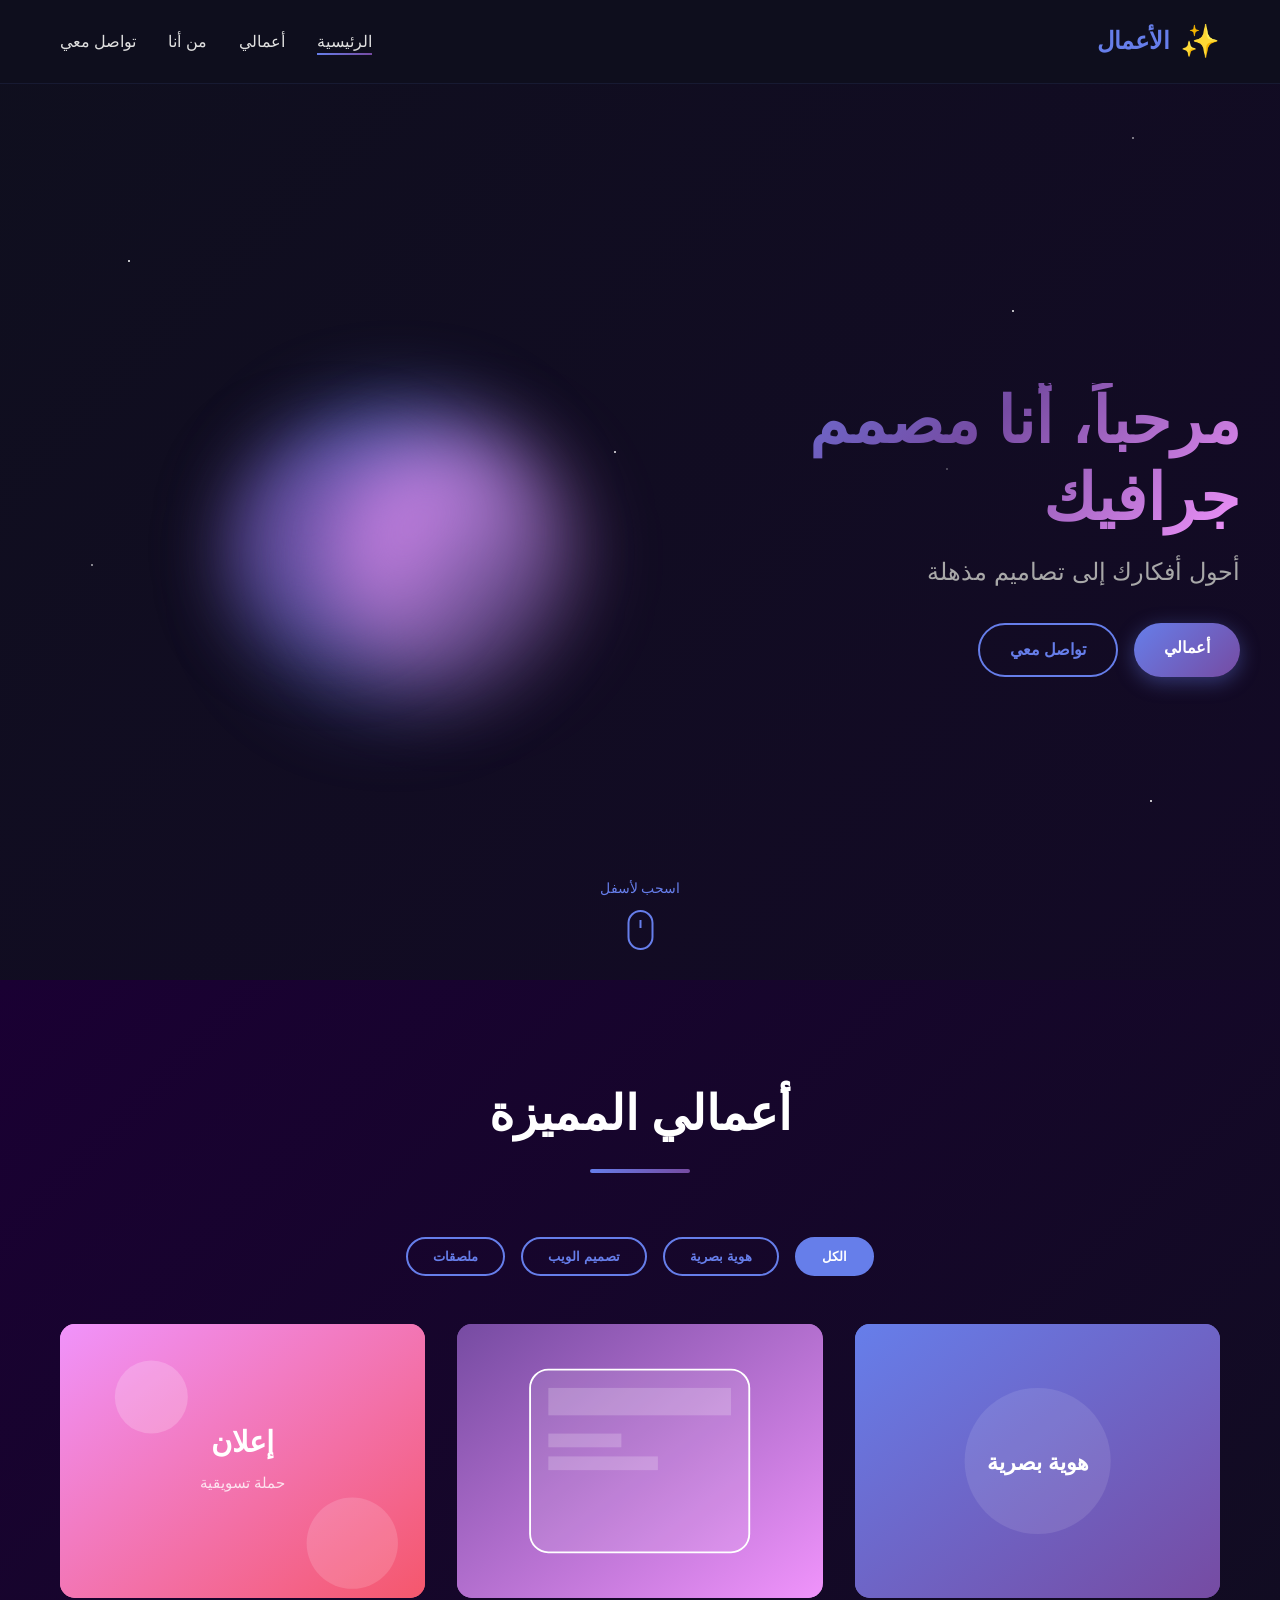
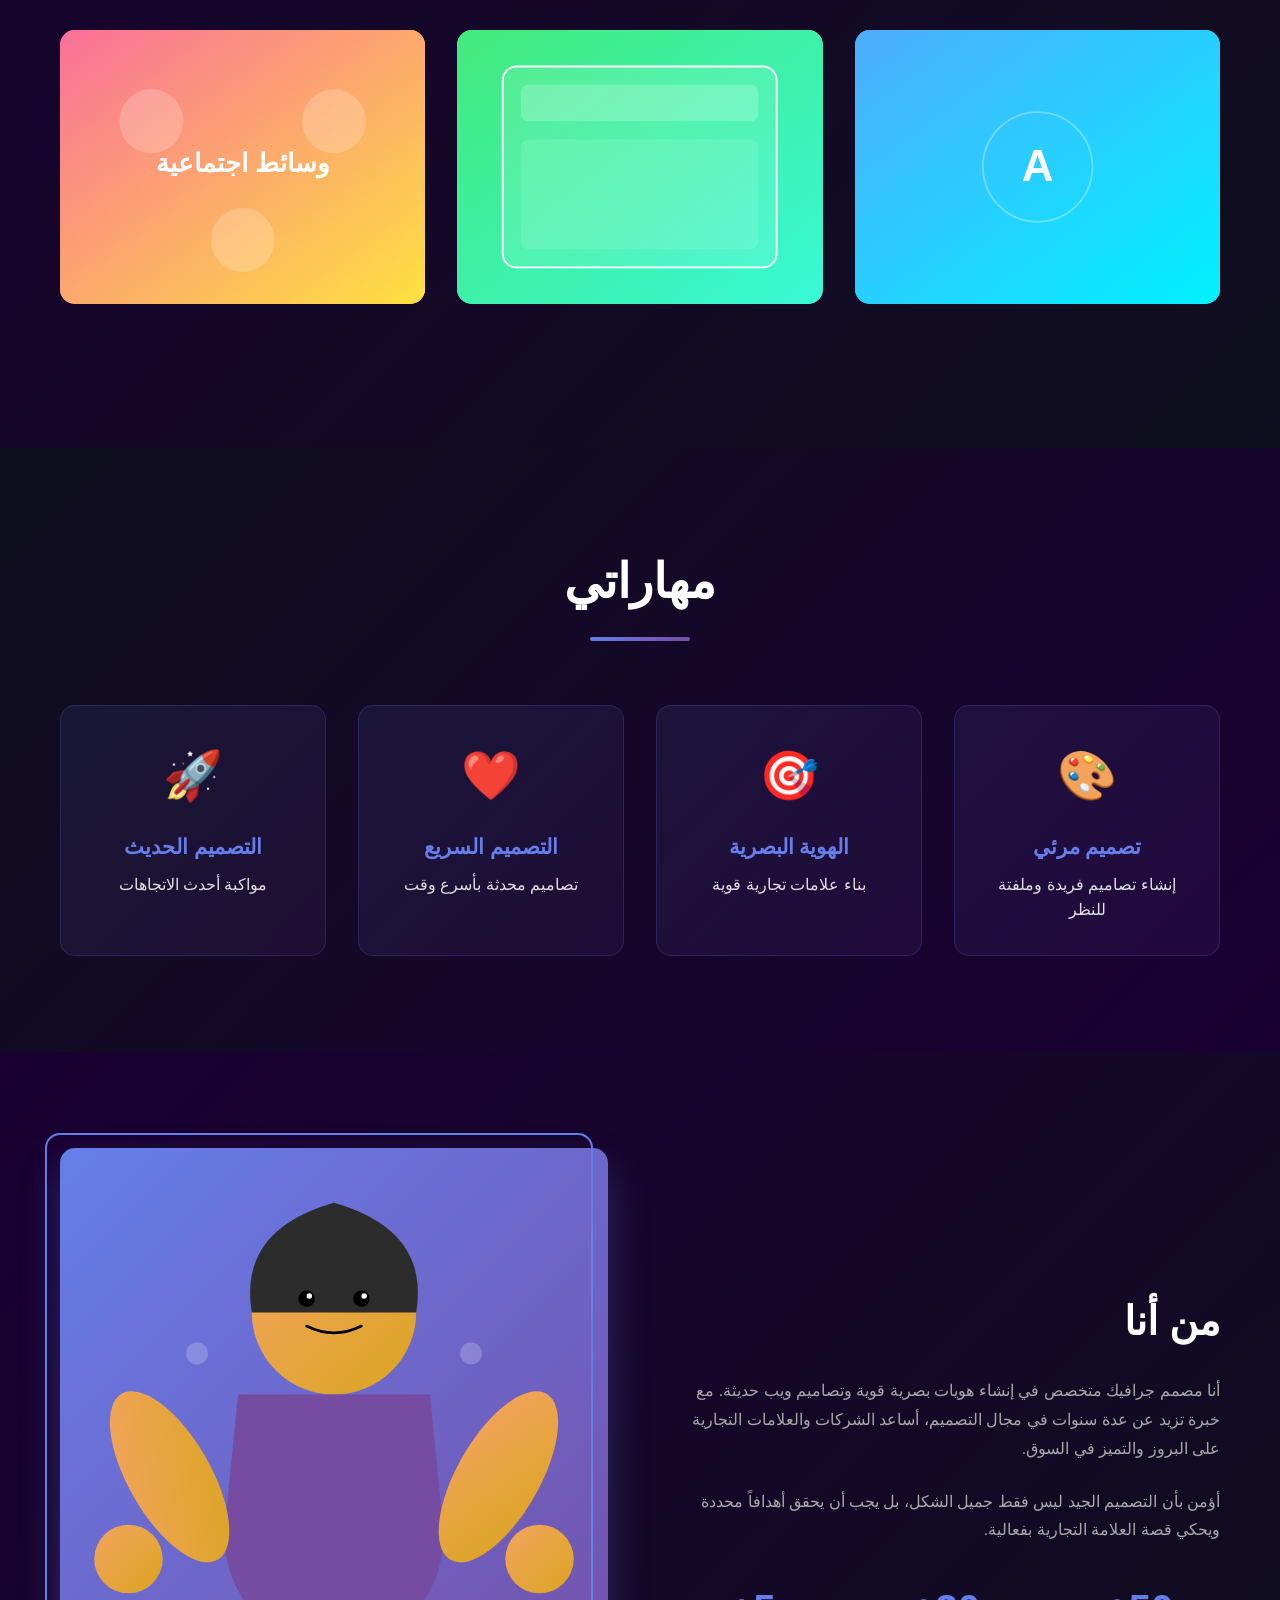
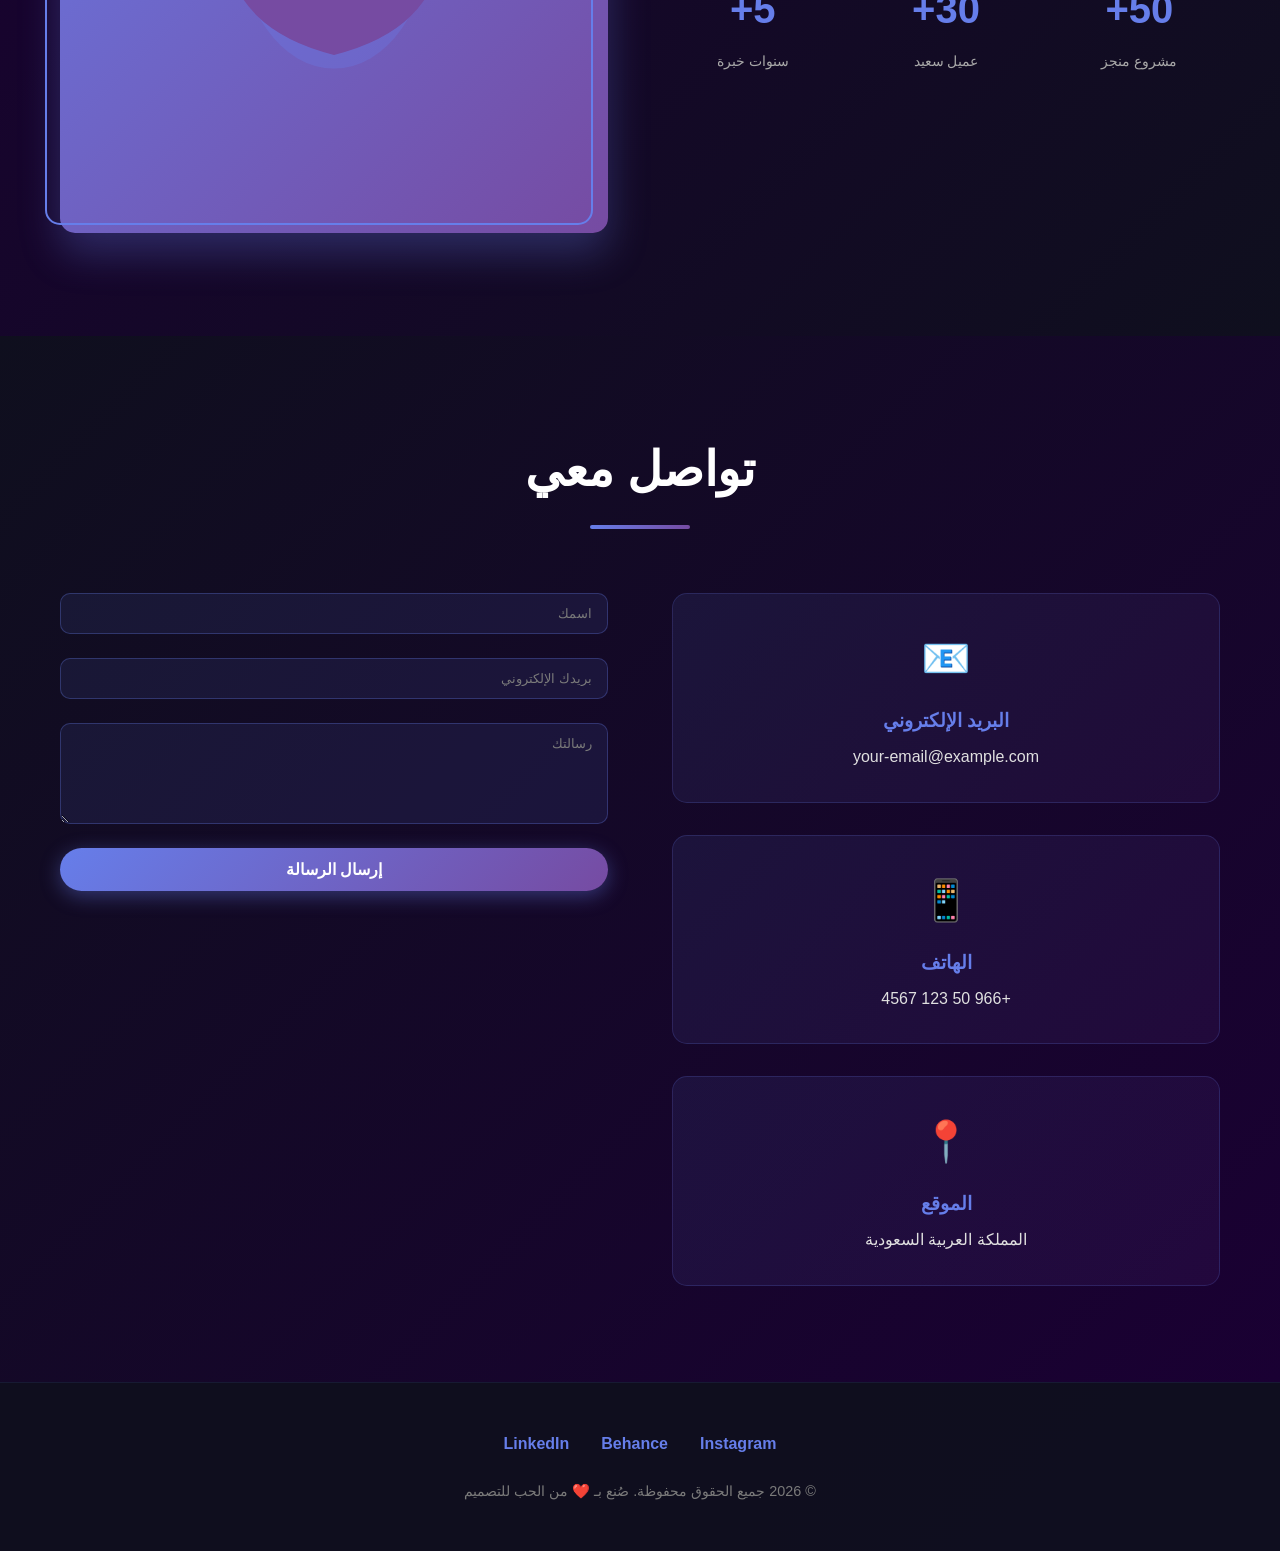
==== commit fab59881: "f" ====
--- a/index.html
+++ b/index.html
@@ -1,11 +1,13 @@
 <!DOCTYPE html>
 <html lang="ar" dir="rtl">
+
 <head>
     <meta charset="UTF-8">
     <meta name="viewport" content="width=device-width, initial-scale=1.0">
     <title>محفظة الأعمال - مصمم جرافيك</title>
     <link rel="stylesheet" href="style.css">
 </head>
+
 <body>
     <!-- Navigation -->
     <nav class="navbar">
@@ -71,10 +73,12 @@
                 <!-- Item 1 -->
                 <div class="portfolio-item" data-category="branding">
                     <div class="portfolio-image" style="background: linear-gradient(135deg, #667eea, #764ba2);">
-                        <svg viewBox="0 0 400 300" xmlns="http://www.w3.org/2000/svg" style="width: 100%; height: 100%;">
-                            <rect width="400" height="300" fill="url(#grad1)"/>
-                            <circle cx="200" cy="150" r="80" fill="rgba(255,255,255,0.1)"/>
-                            <text x="200" y="160" text-anchor="middle" fill="white" font-size="24" font-weight="bold">هوية بصرية</text>
+                        <svg viewBox="0 0 400 300" xmlns="http://www.w3.org/2000/svg"
+                            style="width: 100%; height: 100%;">
+                            <rect width="400" height="300" fill="url(#grad1)" />
+                            <circle cx="200" cy="150" r="80" fill="rgba(255,255,255,0.1)" />
+                            <text x="200" y="160" text-anchor="middle" fill="white" font-size="24"
+                                font-weight="bold">هوية بصرية</text>
                             <defs>
                                 <linearGradient id="grad1" x1="0%" y1="0%" x2="100%" y2="100%">
                                     <stop offset="0%" style="stop-color:#667eea;stop-opacity:1" />
@@ -92,12 +96,14 @@
                 <!-- Item 2 -->
                 <div class="portfolio-item" data-category="ui">
                     <div class="portfolio-image" style="background: linear-gradient(135deg, #764ba2, #f093fb);">
-                        <svg viewBox="0 0 400 300" xmlns="http://www.w3.org/2000/svg" style="width: 100%; height: 100%;">
-                            <rect width="400" height="300" fill="url(#grad2)"/>
-                            <rect x="80" y="50" width="240" height="200" rx="20" fill="rgba(255,255,255,0.1)" stroke="white" stroke-width="2"/>
-                            <rect x="100" y="70" width="200" height="30" fill="rgba(255,255,255,0.2)"/>
-                            <rect x="100" y="120" width="80" height="15" fill="rgba(255,255,255,0.2)"/>
-                            <rect x="100" y="145" width="120" height="15" fill="rgba(255,255,255,0.2)"/>
+                        <svg viewBox="0 0 400 300" xmlns="http://www.w3.org/2000/svg"
+                            style="width: 100%; height: 100%;">
+                            <rect width="400" height="300" fill="url(#grad2)" />
+                            <rect x="80" y="50" width="240" height="200" rx="20" fill="rgba(255,255,255,0.1)"
+                                stroke="white" stroke-width="2" />
+                            <rect x="100" y="70" width="200" height="30" fill="rgba(255,255,255,0.2)" />
+                            <rect x="100" y="120" width="80" height="15" fill="rgba(255,255,255,0.2)" />
+                            <rect x="100" y="145" width="120" height="15" fill="rgba(255,255,255,0.2)" />
                             <defs>
                                 <linearGradient id="grad2" x1="0%" y1="0%" x2="100%" y2="100%">
                                     <stop offset="0%" style="stop-color:#764ba2;stop-opacity:1" />
@@ -115,12 +121,15 @@
                 <!-- Item 3 -->
                 <div class="portfolio-item" data-category="poster">
                     <div class="portfolio-image" style="background: linear-gradient(135deg, #f093fb, #f5576c);">
-                        <svg viewBox="0 0 400 300" xmlns="http://www.w3.org/2000/svg" style="width: 100%; height: 100%;">
-                            <rect width="400" height="300" fill="url(#grad3)"/>
-                            <circle cx="100" cy="80" r="40" fill="rgba(255,255,255,0.2)"/>
-                            <circle cx="320" cy="240" r="50" fill="rgba(255,255,255,0.15)"/>
-                            <text x="200" y="140" text-anchor="middle" fill="white" font-size="32" font-weight="bold">إعلان</text>
-                            <text x="200" y="180" text-anchor="middle" fill="rgba(255,255,255,0.8)" font-size="16">حملة تسويقية</text>
+                        <svg viewBox="0 0 400 300" xmlns="http://www.w3.org/2000/svg"
+                            style="width: 100%; height: 100%;">
+                            <rect width="400" height="300" fill="url(#grad3)" />
+                            <circle cx="100" cy="80" r="40" fill="rgba(255,255,255,0.2)" />
+                            <circle cx="320" cy="240" r="50" fill="rgba(255,255,255,0.15)" />
+                            <text x="200" y="140" text-anchor="middle" fill="white" font-size="32"
+                                font-weight="bold">إعلان</text>
+                            <text x="200" y="180" text-anchor="middle" fill="rgba(255,255,255,0.8)" font-size="16">حملة
+                                تسويقية</text>
                             <defs>
                                 <linearGradient id="grad3" x1="0%" y1="0%" x2="100%" y2="100%">
                                     <stop offset="0%" style="stop-color:#f093fb;stop-opacity:1" />
@@ -138,11 +147,13 @@
                 <!-- Item 4 -->
                 <div class="portfolio-item" data-category="branding">
                     <div class="portfolio-image" style="background: linear-gradient(135deg, #4facfe, #00f2fe);">
-                        <svg viewBox="0 0 400 300" xmlns="http://www.w3.org/2000/svg" style="width: 100%; height: 100%;">
-                            <rect width="400" height="300" fill="url(#grad4)"/>
+                        <svg viewBox="0 0 400 300" xmlns="http://www.w3.org/2000/svg"
+                            style="width: 100%; height: 100%;">
+                            <rect width="400" height="300" fill="url(#grad4)" />
                             <g transform="translate(200, 150)">
-                                <circle r="60" fill="none" stroke="rgba(255,255,255,0.3)" stroke-width="2"/>
-                                <text y="15" text-anchor="middle" fill="white" font-size="48" font-weight="bold">A</text>
+                                <circle r="60" fill="none" stroke="rgba(255,255,255,0.3)" stroke-width="2" />
+                                <text y="15" text-anchor="middle" fill="white" font-size="48"
+                                    font-weight="bold">A</text>
                             </g>
                             <defs>
                                 <linearGradient id="grad4" x1="0%" y1="0%" x2="100%" y2="100%">
@@ -161,11 +172,13 @@
                 <!-- Item 5 -->
                 <div class="portfolio-item" data-category="ui">
                     <div class="portfolio-image" style="background: linear-gradient(135deg, #43e97b, #38f9d7);">
-                        <svg viewBox="0 0 400 300" xmlns="http://www.w3.org/2000/svg" style="width: 100%; height: 100%;">
-                            <rect width="400" height="300" fill="url(#grad5)"/>
-                            <rect x="50" y="40" width="300" height="220" rx="15" fill="rgba(255,255,255,0.1)" stroke="white" stroke-width="2"/>
-                            <rect x="70" y="60" width="260" height="40" fill="rgba(255,255,255,0.2)" rx="8"/>
-                            <rect x="70" y="120" width="260" height="120" fill="rgba(255,255,255,0.1)" rx="8"/>
+                        <svg viewBox="0 0 400 300" xmlns="http://www.w3.org/2000/svg"
+                            style="width: 100%; height: 100%;">
+                            <rect width="400" height="300" fill="url(#grad5)" />
+                            <rect x="50" y="40" width="300" height="220" rx="15" fill="rgba(255,255,255,0.1)"
+                                stroke="white" stroke-width="2" />
+                            <rect x="70" y="60" width="260" height="40" fill="rgba(255,255,255,0.2)" rx="8" />
+                            <rect x="70" y="120" width="260" height="120" fill="rgba(255,255,255,0.1)" rx="8" />
                             <defs>
                                 <linearGradient id="grad5" x1="0%" y1="0%" x2="100%" y2="100%">
                                     <stop offset="0%" style="stop-color:#43e97b;stop-opacity:1" />
@@ -183,12 +196,14 @@
                 <!-- Item 6 -->
                 <div class="portfolio-item" data-category="poster">
                     <div class="portfolio-image" style="background: linear-gradient(135deg, #fa709a, #fee140);">
-                        <svg viewBox="0 0 400 300" xmlns="http://www.w3.org/2000/svg" style="width: 100%; height: 100%;">
-                            <rect width="400" height="300" fill="url(#grad6)"/>
-                            <circle cx="100" cy="100" r="35" fill="rgba(255,255,255,0.2)"/>
-                            <circle cx="300" cy="100" r="35" fill="rgba(255,255,255,0.2)"/>
-                            <circle cx="200" cy="230" r="35" fill="rgba(255,255,255,0.2)"/>
-                            <text x="200" y="155" text-anchor="middle" fill="white" font-size="28" font-weight="bold">وسائط اجتماعية</text>
+                        <svg viewBox="0 0 400 300" xmlns="http://www.w3.org/2000/svg"
+                            style="width: 100%; height: 100%;">
+                            <rect width="400" height="300" fill="url(#grad6)" />
+                            <circle cx="100" cy="100" r="35" fill="rgba(255,255,255,0.2)" />
+                            <circle cx="300" cy="100" r="35" fill="rgba(255,255,255,0.2)" />
+                            <circle cx="200" cy="230" r="35" fill="rgba(255,255,255,0.2)" />
+                            <text x="200" y="155" text-anchor="middle" fill="white" font-size="28"
+                                font-weight="bold">وسائط اجتماعية</text>
                             <defs>
                                 <linearGradient id="grad6" x1="0%" y1="0%" x2="100%" y2="100%">
                                     <stop offset="0%" style="stop-color:#fa709a;stop-opacity:1" />
@@ -244,8 +259,10 @@
             <div class="about-content">
                 <div class="about-text">
                     <h2>من أنا</h2>
-                    <p>أنا مصمم جرافيك متخصص في إنشاء هويات بصرية قوية وتصاميم ويب حديثة. مع خبرة تزيد عن عدة سنوات في مجال التصميم، أساعد الشركات والعلامات التجارية على البروز والتميز في السوق.</p>
-                    <p>أؤمن بأن التصميم الجيد ليس فقط جميل الشكل، بل يجب أن يحقق أهدافاً محددة ويحكي قصة العلامة التجارية بفعالية.</p>
+                    <p>أنا مصمم جرافيك متخصص في إنشاء هويات بصرية قوية وتصاميم ويب حديثة. مع خبرة تزيد عن عدة سنوات في
+                        مجال التصميم، أساعد الشركات والعلامات التجارية على البروز والتميز في السوق.</p>
+                    <p>أؤمن بأن التصميم الجيد ليس فقط جميل الشكل، بل يجب أن يحقق أهدافاً محددة ويحكي قصة العلامة
+                        التجارية بفعالية.</p>
                     <div class="about-stats">
                         <div class="stat">
                             <h3>50+</h3>
@@ -263,7 +280,8 @@
                 </div>
                 <div class="about-image">
                     <div class="image-container">
-                        <svg viewBox="0 0 400 500" xmlns="http://www.w3.org/2000/svg" style="width: 100%; height: 100%; border-radius: 15px; background: linear-gradient(135deg, #667eea, #764ba2);">
+                        <svg viewBox="0 0 400 500" xmlns="http://www.w3.org/2000/svg"
+                            style="width: 100%; height: 100%; border-radius: 15px; background: linear-gradient(135deg, #667eea, #764ba2);">
                             <defs>
                                 <linearGradient id="skinGrad" x1="0%" y1="0%" x2="100%" y2="100%">
                                     <stop offset="0%" style="stop-color:#f4a460;stop-opacity:1" />
@@ -271,29 +289,33 @@
                                 </linearGradient>
                             </defs>
                             <!-- Head -->
-                            <circle cx="200" cy="120" r="60" fill="url(#skinGrad)"/>
+                            <circle cx="200" cy="120" r="60" fill="url(#skinGrad)" />
                             <!-- Hair -->
-                            <path d="M 140 120 Q 130 60 200 40 Q 270 60 260 120" fill="#2c2c2c"/>
+                            <path d="M 140 120 Q 130 60 200 40 Q 270 60 260 120" fill="#2c2c2c" />
                             <!-- Eyes -->
-                            <circle cx="180" cy="110" r="6" fill="#000"/>
-                            <circle cx="220" cy="110" r="6" fill="#000"/>
-                            <circle cx="182" cy="108" r="2" fill="#fff"/>
-                            <circle cx="222" cy="108" r="2" fill="#fff"/>
+                            <circle cx="180" cy="110" r="6" fill="#000" />
+                            <circle cx="220" cy="110" r="6" fill="#000" />
+                            <circle cx="182" cy="108" r="2" fill="#fff" />
+                            <circle cx="222" cy="108" r="2" fill="#fff" />
                             <!-- Smile -->
-                            <path d="M 180 130 Q 200 140 220 130" stroke="#000" stroke-width="2" fill="none" stroke-linecap="round"/>
+                            <path d="M 180 130 Q 200 140 220 130" stroke="#000" stroke-width="2" fill="none"
+                                stroke-linecap="round" />
                             <!-- Body -->
-                            <ellipse cx="200" cy="280" rx="70" ry="100" fill="#667eea" opacity="0.3"/>
+                            <ellipse cx="200" cy="280" rx="70" ry="100" fill="#667eea" opacity="0.3" />
                             <!-- Shirt/Sweater -->
-                            <path d="M 130 180 L 120 280 Q 120 350 200 370 Q 280 350 280 280 L 270 180 Z" fill="#764ba2"/>
+                            <path d="M 130 180 L 120 280 Q 120 350 200 370 Q 280 350 280 280 L 270 180 Z"
+                                fill="#764ba2" />
                             <!-- Arms -->
-                            <ellipse cx="80" cy="240" rx="30" ry="70" fill="url(#skinGrad)" transform="rotate(-30 80 240)"/>
-                            <ellipse cx="320" cy="240" rx="30" ry="70" fill="url(#skinGrad)" transform="rotate(30 320 240)"/>
+                            <ellipse cx="80" cy="240" rx="30" ry="70" fill="url(#skinGrad)"
+                                transform="rotate(-30 80 240)" />
+                            <ellipse cx="320" cy="240" rx="30" ry="70" fill="url(#skinGrad)"
+                                transform="rotate(30 320 240)" />
                             <!-- Hands -->
-                            <circle cx="50" cy="300" r="25" fill="url(#skinGrad)"/>
-                            <circle cx="350" cy="300" r="25" fill="url(#skinGrad)"/>
+                            <circle cx="50" cy="300" r="25" fill="url(#skinGrad)" />
+                            <circle cx="350" cy="300" r="25" fill="url(#skinGrad)" />
                             <!-- Decorative elements -->
-                            <circle cx="100" cy="150" r="8" fill="rgba(255,255,255,0.2)"/>
-                            <circle cx="300" cy="150" r="8" fill="rgba(255,255,255,0.2)"/>
+                            <circle cx="100" cy="150" r="8" fill="rgba(255,255,255,0.2)" />
+                            <circle cx="300" cy="150" r="8" fill="rgba(255,255,255,0.2)" />
                         </svg>
                         <div class="image-decoration"></div>
                     </div>
@@ -359,4 +381,5 @@
 
     <script src="script.js"></script>
 </body>
-</html>
+
+</html>
--- a/style.css
+++ b/style.css
@@ -6,7 +6,7 @@
 }
 
 body {
-    font-family: 'Segoe UI', Tahoma, Geneva, Verdana, sans-serif;
+    font-family: "Segoe UI", Tahoma, Geneva, Verdana, sans-serif;
     background: linear-gradient(135deg, #0f0f1e 0%, #1a0033 100%);
     color: #e0e0e0;
     line-height: 1.6;
@@ -89,7 +89,7 @@
 }
 
 .nav-link::after {
-    content: '';
+    content: "";
     position: absolute;
     bottom: -5px;
     right: 0;
@@ -145,7 +145,7 @@
 
 .stars::before,
 .stars::after {
-    content: '';
+    content: "";
     position: absolute;
     width: 2px;
     height: 2px;
@@ -167,7 +167,8 @@
 }
 
 @keyframes twinkle {
-    0%, 100% {
+    0%,
+    100% {
         opacity: 0.3;
     }
     50% {
@@ -291,7 +292,8 @@
 }
 
 @keyframes float {
-    0%, 100% {
+    0%,
+    100% {
         transform: translateY(0px);
     }
     50% {
@@ -325,7 +327,7 @@
 }
 
 .mouse::before {
-    content: '';
+    content: "";
     position: absolute;
     width: 2px;
     height: 8px;
@@ -348,7 +350,8 @@
 }
 
 @keyframes bounce {
-    0%, 100% {
+    0%,
+    100% {
         transform: translateY(0);
     }
     50% {
@@ -795,7 +798,7 @@
 }
 
 .social-icon::after {
-    content: '';
+    content: "";
     position: absolute;
     bottom: -5px;
     left: 0;
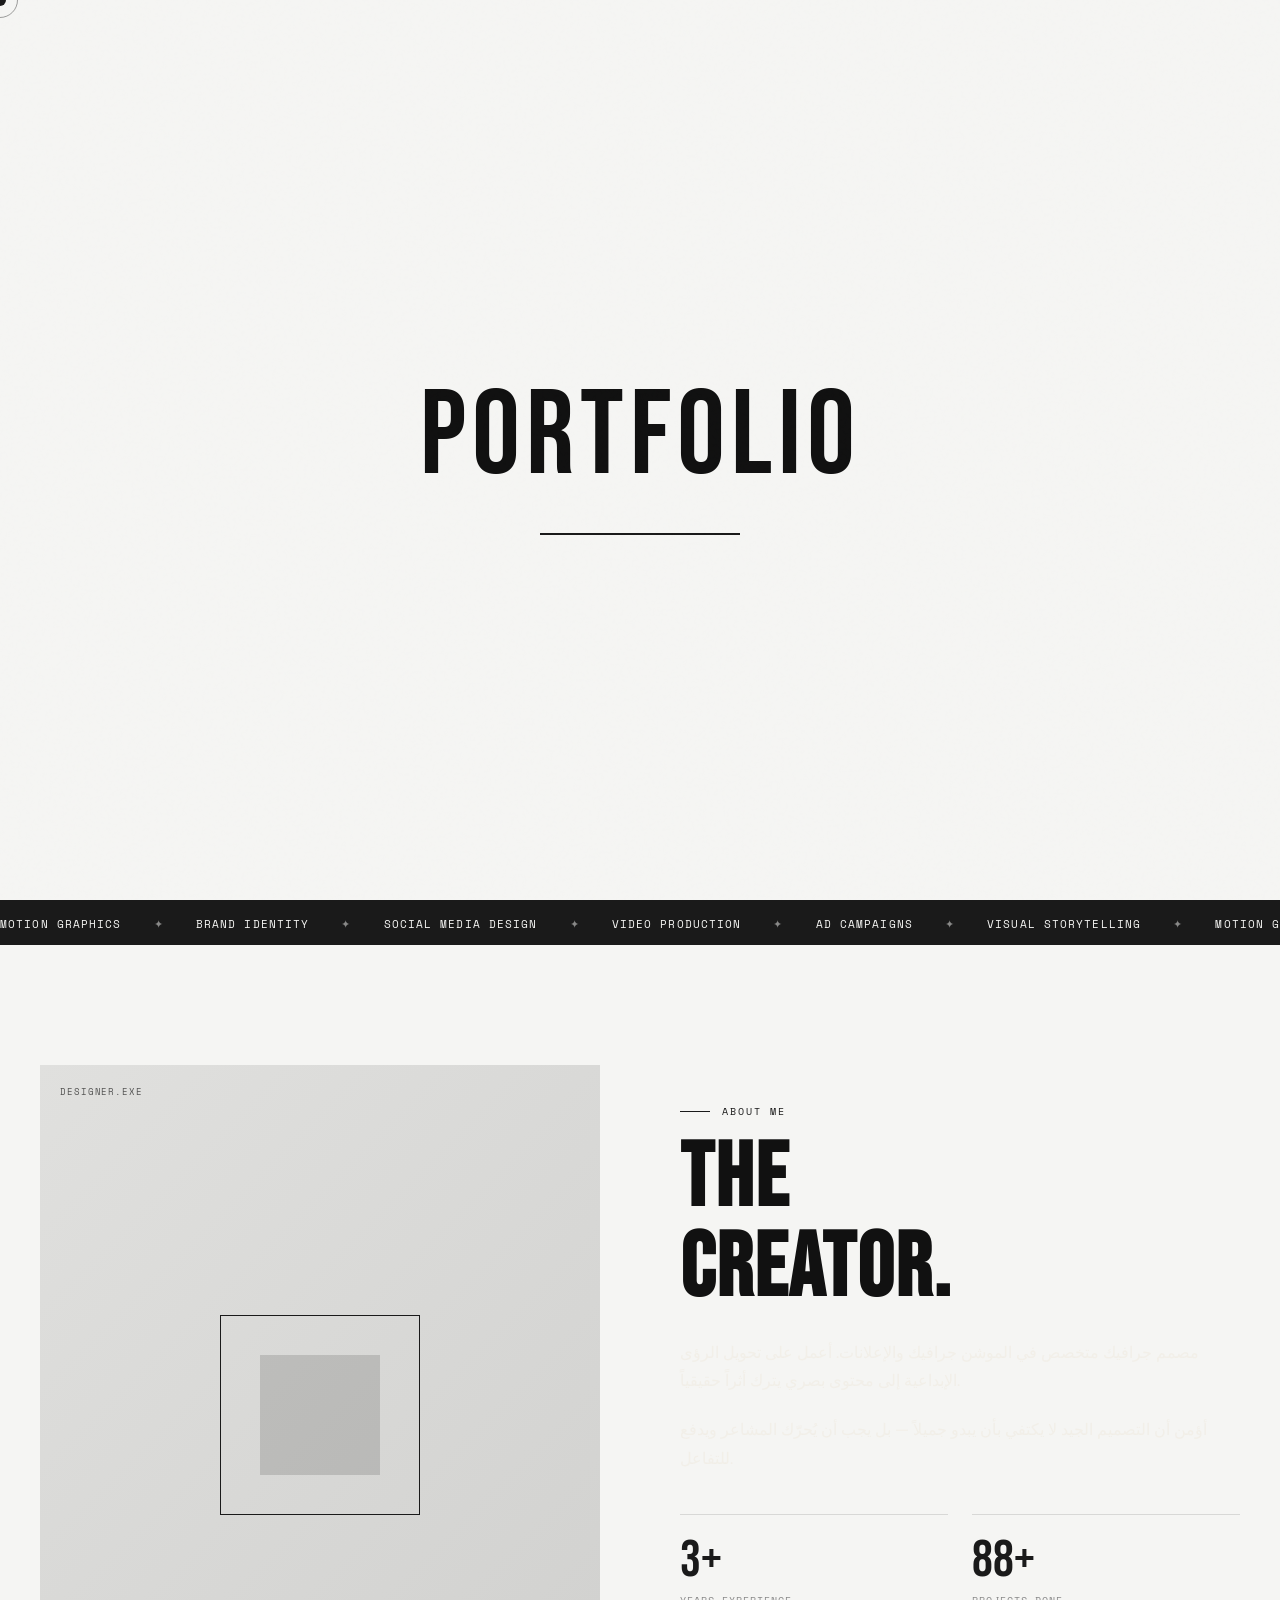
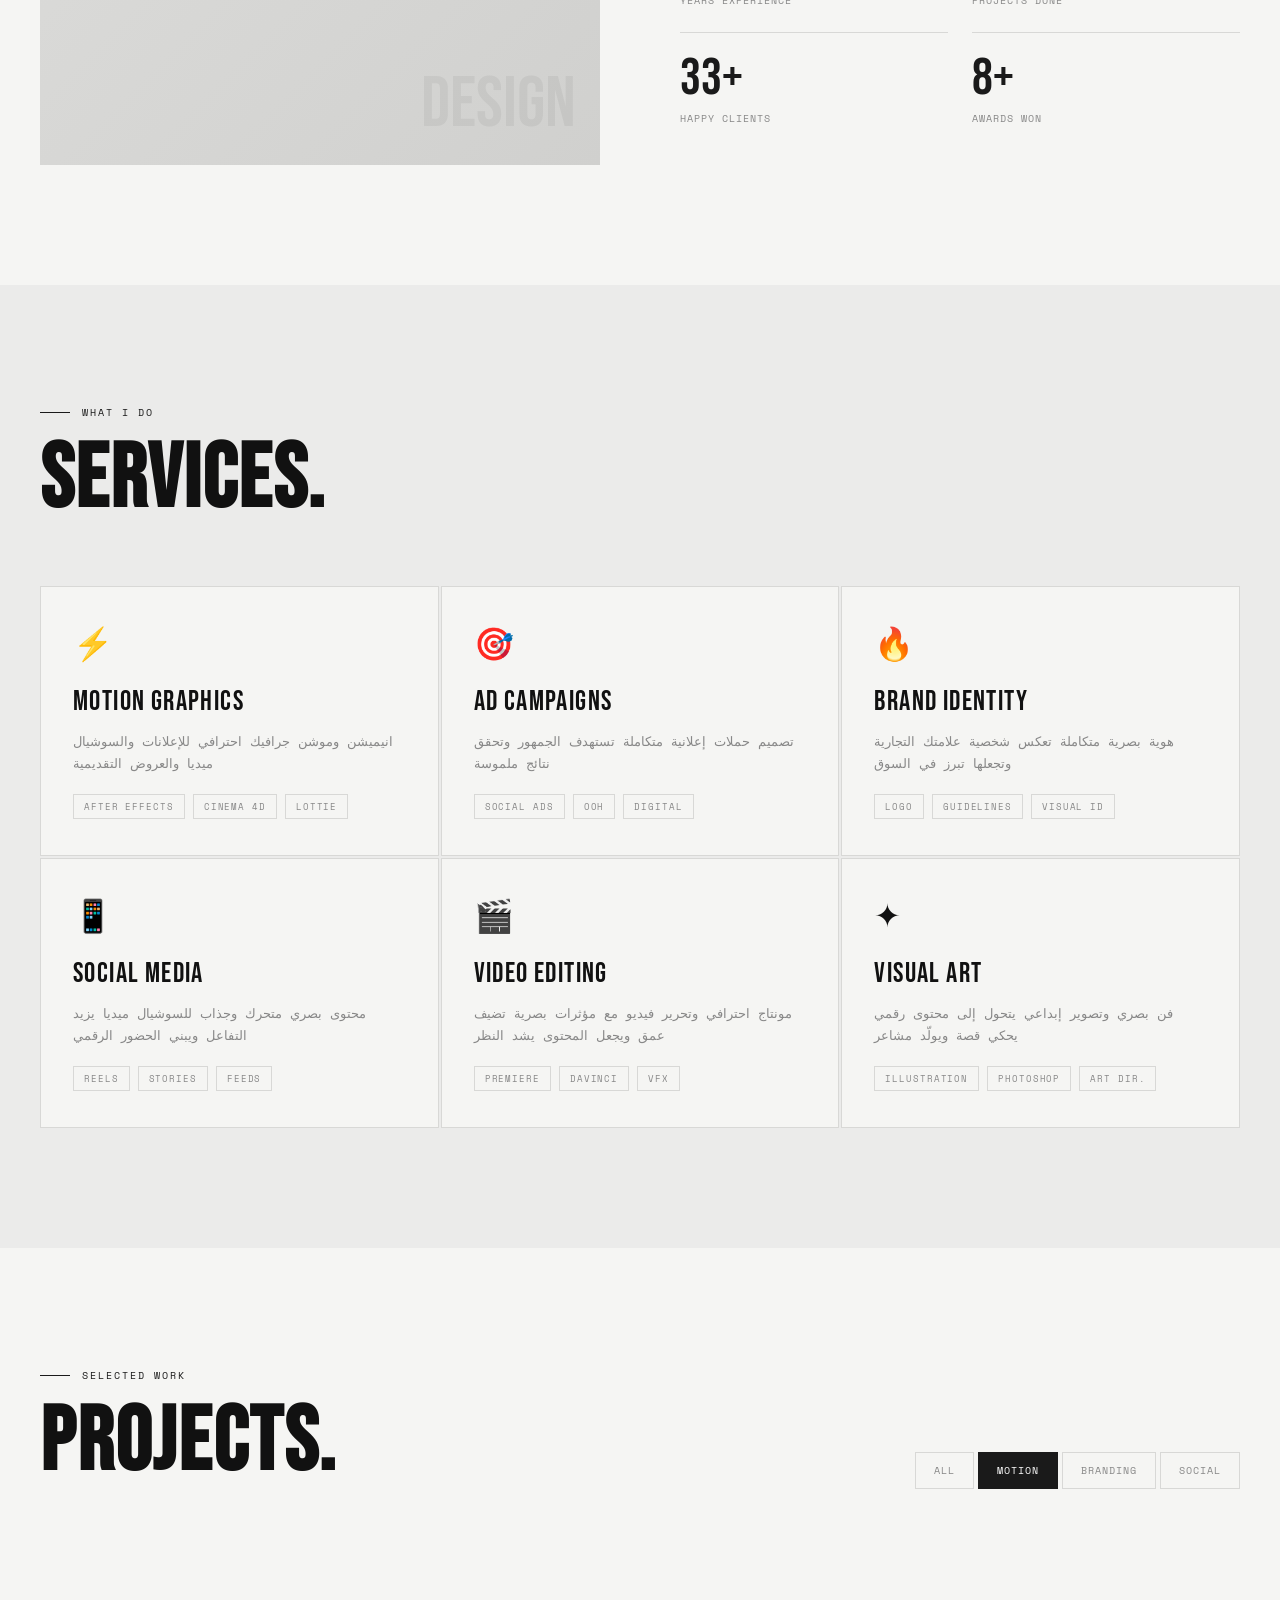
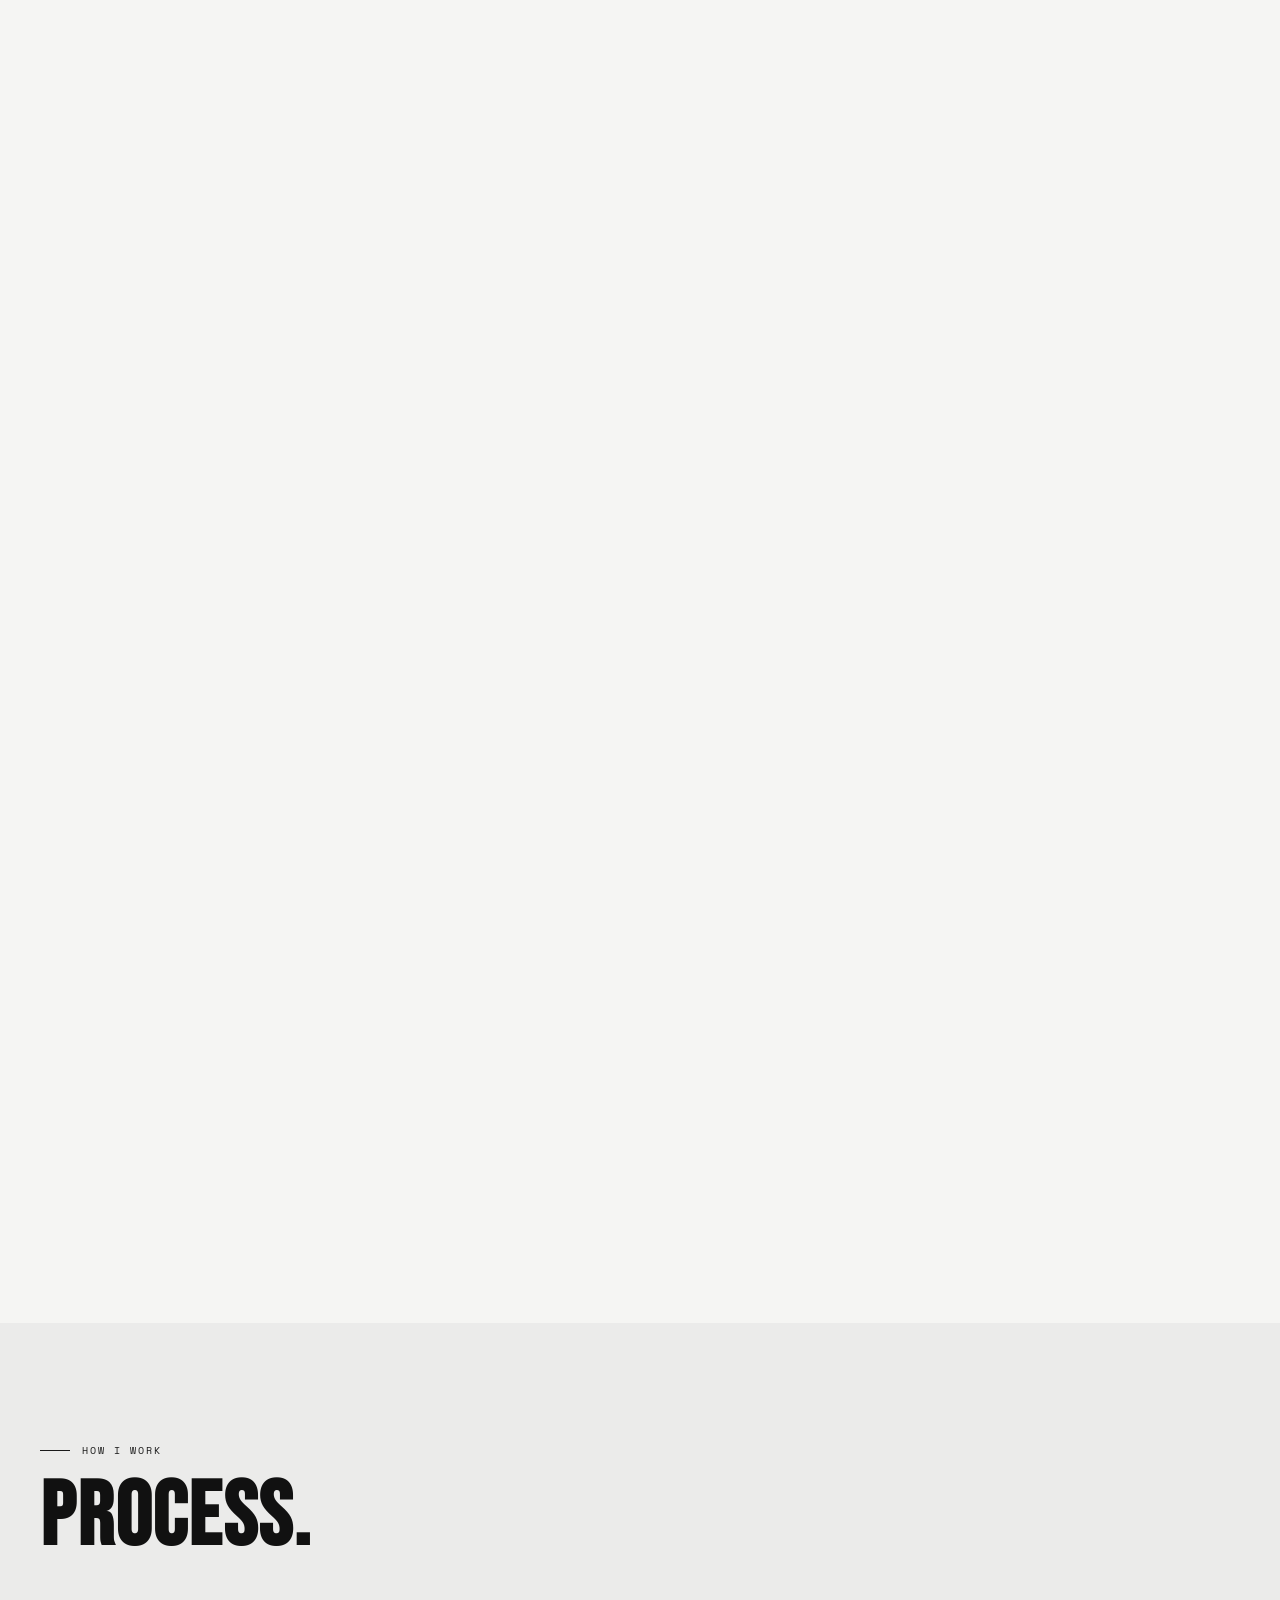
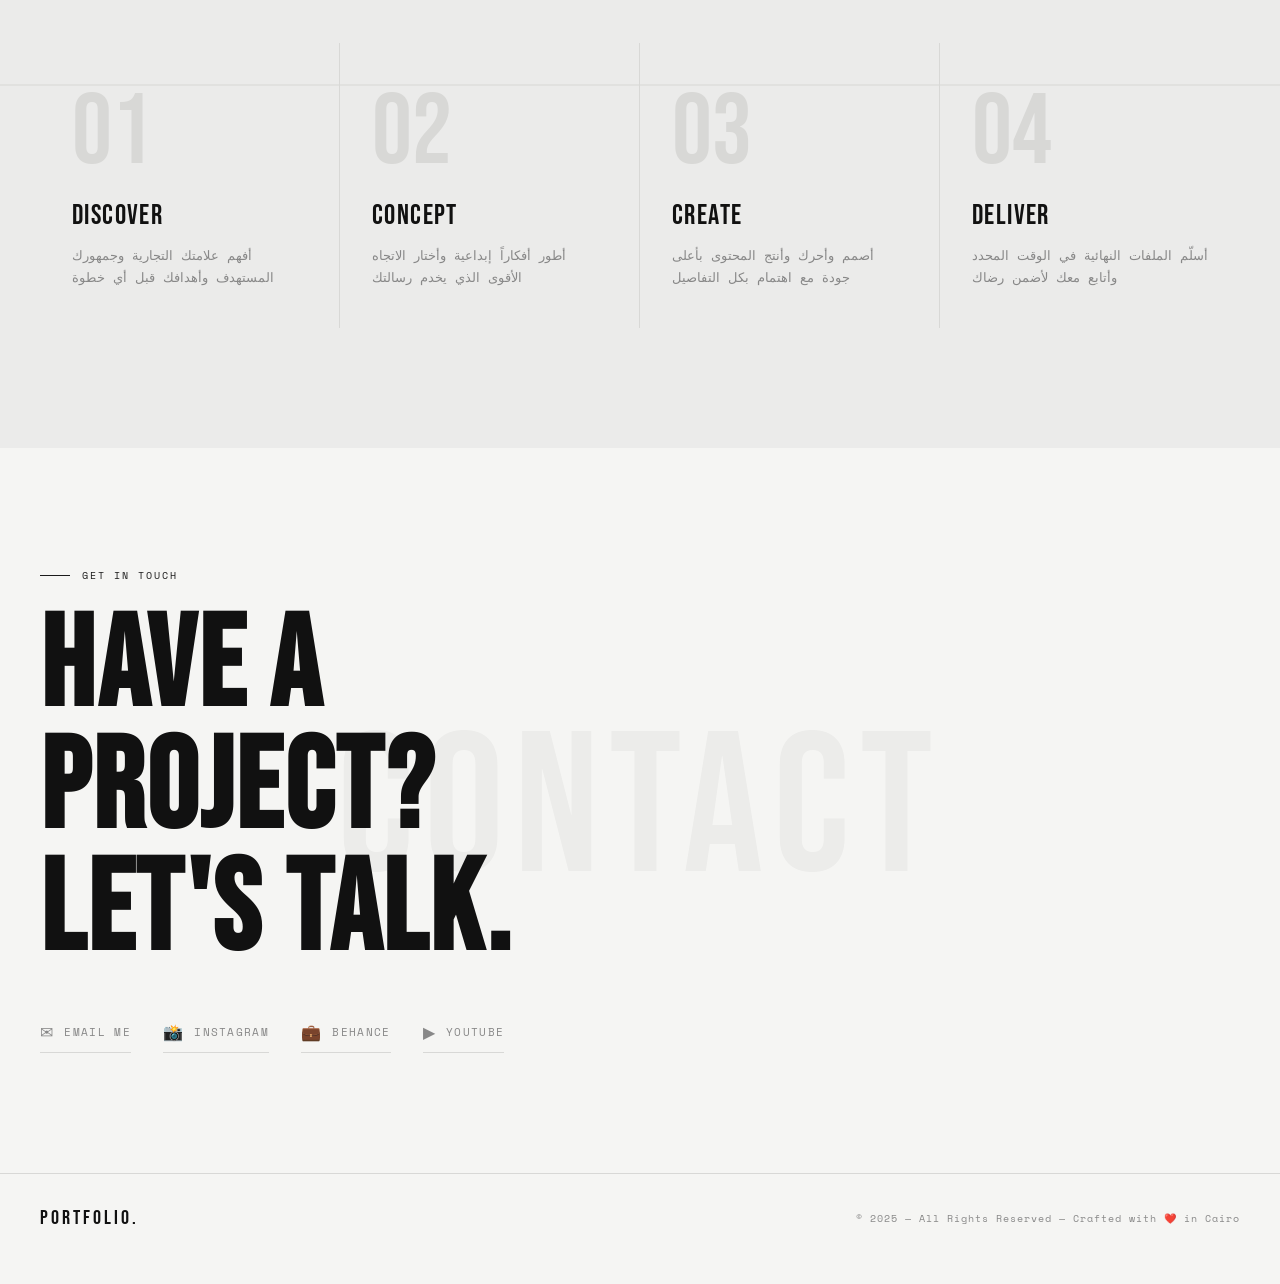
==== commit 9e4e310c: "f" ====
--- a/index.html
+++ b/index.html
@@ -1,385 +1,1585 @@
 <!DOCTYPE html>
-<html lang="ar" dir="rtl">
+<html lang="en">
 
 <head>
     <meta charset="UTF-8">
     <meta name="viewport" content="width=device-width, initial-scale=1.0">
-    <title>محفظة الأعمال - مصمم جرافيك</title>
-    <link rel="stylesheet" href="style.css">
+    <title>PORTFOLIO — Motion & Visual Design</title>
+    <link rel="preconnect" href="https://fonts.googleapis.com">
+    <link
+        href="https://fonts.googleapis.com/css2?family=Bebas+Neue&family=Space+Mono:ital,wght@0,400;0,700;1,400&family=DM+Sans:wght@300;400;500&display=swap"
+        rel="stylesheet">
+    <style>
+        :root {
+            --bg: #f5f5f3;
+            --surface: #ebebea;
+            --border: #d8d8d6;
+            --accent: #1a1a1a;
+            --accent2: #555555;
+            --text: #111111;
+            --muted: #888888;
+            --font-display: 'Bebas Neue', sans-serif;
+            --font-mono: 'Space Mono', monospace;
+            --font-body: 'DM Sans', sans-serif;
+        }
+
+        *,
+        *::before,
+        *::after {
+            box-sizing: border-box;
+            margin: 0;
+            padding: 0;
+        }
+
+        html {
+            scroll-behavior: smooth;
+        }
+
+        body {
+            background: var(--bg);
+            color: var(--text);
+            font-family: var(--font-body);
+            overflow-x: hidden;
+            cursor: none;
+        }
+
+        /* CUSTOM CURSOR */
+        #cursor {
+            width: 12px;
+            height: 12px;
+            background: var(--accent);
+            border-radius: 50%;
+            position: fixed;
+            top: 0;
+            left: 0;
+            pointer-events: none;
+            z-index: 9999;
+            transition: transform 0.15s ease, width 0.2s, height 0.2s, background 0.2s;
+            transform: translate(-50%, -50%);
+        }
+
+        #cursor-ring {
+            width: 36px;
+            height: 36px;
+            border: 1px solid rgba(26, 26, 26, 0.4);
+            border-radius: 50%;
+            position: fixed;
+            top: 0;
+            left: 0;
+            pointer-events: none;
+            z-index: 9998;
+            transform: translate(-50%, -50%);
+            transition: all 0.35s cubic-bezier(0.23, 1, 0.32, 1);
+        }
+
+        body:hover #cursor {
+            opacity: 1;
+        }
+
+        .hoverable:hover~* #cursor,
+        a:hover #cursor {
+            transform: translate(-50%, -50%) scale(2);
+        }
+
+        /* NOISE OVERLAY */
+        body::before {
+            content: '';
+            position: fixed;
+            inset: 0;
+            background-image: url("data:image/svg+xml,%3Csvg viewBox='0 0 256 256' xmlns='http://www.w3.org/2000/svg'%3E%3Cfilter id='noise'%3E%3CfeTurbulence type='fractalNoise' baseFrequency='0.9' numOctaves='4' stitchTiles='stitch'/%3E%3C/filter%3E%3Crect width='100%25' height='100%25' filter='url(%23noise)' opacity='0.04'/%3E%3C/svg%3E");
+            pointer-events: none;
+            z-index: 9000;
+            opacity: 0.15;
+        }
+
+        /* LOADER */
+        #loader {
+            position: fixed;
+            inset: 0;
+            background: var(--bg);
+            z-index: 8000;
+            display: flex;
+            align-items: center;
+            justify-content: center;
+            flex-direction: column;
+            transition: opacity 0.6s ease, visibility 0.6s;
+        }
+
+        #loader.hidden {
+            opacity: 0;
+            visibility: hidden;
+        }
+
+        .loader-text {
+            font-family: var(--font-display);
+            font-size: clamp(60px, 12vw, 120px);
+            letter-spacing: 0.05em;
+            overflow: hidden;
+        }
+
+        .loader-text span {
+            display: inline-block;
+            animation: slideUp 0.8s cubic-bezier(0.23, 1, 0.32, 1) forwards;
+            opacity: 0;
+            transform: translateY(100%);
+        }
+
+        .loader-bar {
+            width: 200px;
+            height: 2px;
+            background: var(--border);
+            margin-top: 24px;
+            overflow: hidden;
+        }
+
+        .loader-bar-fill {
+            height: 100%;
+            background: var(--accent);
+            animation: loadBar 1.8s cubic-bezier(0.23, 1, 0.32, 1) forwards;
+            width: 0;
+        }
+
+        @keyframes loadBar {
+            to {
+                width: 100%;
+            }
+        }
+
+        @keyframes slideUp {
+            to {
+                opacity: 1;
+                transform: translateY(0);
+            }
+        }
+
+        /* NAV */
+        nav {
+            position: fixed;
+            top: 0;
+            left: 0;
+            right: 0;
+            z-index: 100;
+            display: flex;
+            align-items: center;
+            justify-content: space-between;
+            padding: 20px 40px;
+            mix-blend-mode: difference;
+        }
+
+        .nav-logo {
+            font-family: var(--font-display);
+            font-size: 22px;
+            letter-spacing: 0.15em;
+            color: var(--text);
+            text-decoration: none;
+        }
+
+        .nav-links {
+            display: flex;
+            gap: 32px;
+            list-style: none;
+        }
+
+        .nav-links a {
+            font-family: var(--font-mono);
+            font-size: 11px;
+            letter-spacing: 0.1em;
+            text-transform: uppercase;
+            color: var(--text);
+            text-decoration: none;
+            opacity: 0.6;
+            transition: opacity 0.2s;
+        }
+
+        .nav-links a:hover {
+            opacity: 1;
+        }
+
+        /* HERO */
+        #hero {
+            min-height: 100vh;
+            display: flex;
+            flex-direction: column;
+            justify-content: flex-end;
+            padding: 0 40px 60px;
+            position: relative;
+            overflow: hidden;
+        }
+
+        .hero-marquee-bg {
+            position: absolute;
+            top: 0;
+            left: 0;
+            right: 0;
+            height: 100%;
+            display: flex;
+            align-items: center;
+            overflow: hidden;
+            opacity: 0.04;
+            pointer-events: none;
+        }
+
+        .hero-marquee-text {
+            font-family: var(--font-display);
+            font-size: clamp(120px, 20vw, 220px);
+            white-space: nowrap;
+            animation: marquee 12s linear infinite;
+            letter-spacing: 0.05em;
+        }
+
+        @keyframes marquee {
+            from {
+                transform: translateX(0);
+            }
+
+            to {
+                transform: translateX(-50%);
+            }
+        }
+
+        .hero-tag {
+            font-family: var(--font-mono);
+            font-size: 11px;
+            letter-spacing: 0.15em;
+            text-transform: uppercase;
+            color: var(--accent);
+            margin-bottom: 20px;
+            opacity: 0;
+            animation: fadeUp 0.8s 2s ease forwards;
+        }
+
+        .hero-title {
+            font-family: var(--font-display);
+            font-size: clamp(80px, 14vw, 180px);
+            line-height: 0.9;
+            letter-spacing: 0.02em;
+            overflow: hidden;
+            opacity: 0;
+            animation: fadeUp 1s 2.1s cubic-bezier(0.23, 1, 0.32, 1) forwards;
+        }
+
+        .hero-title em {
+            font-style: normal;
+            color: var(--accent);
+            -webkit-text-stroke: 0px;
+        }
+
+        .hero-subtitle {
+            font-family: var(--font-body);
+            font-size: clamp(14px, 1.5vw, 18px);
+            font-weight: 300;
+            color: var(--muted);
+            margin-top: 28px;
+            max-width: 480px;
+            line-height: 1.7;
+            opacity: 0;
+            animation: fadeUp 0.8s 2.4s ease forwards;
+        }
+
+        .hero-cta {
+            margin-top: 48px;
+            display: flex;
+            gap: 20px;
+            align-items: center;
+            opacity: 0;
+            animation: fadeUp 0.8s 2.6s ease forwards;
+        }
+
+        .btn-primary {
+            font-family: var(--font-mono);
+            font-size: 12px;
+            letter-spacing: 0.12em;
+            text-transform: uppercase;
+            padding: 16px 36px;
+            background: var(--accent);
+            color: #fff;
+            text-decoration: none;
+            display: inline-block;
+            clip-path: polygon(0 0, calc(100% - 12px) 0, 100% 12px, 100% 100%, 12px 100%, 0 calc(100% - 12px));
+            transition: background 0.2s, transform 0.2s;
+        }
+
+        .btn-primary:hover {
+            background: #333;
+            transform: translateY(-2px);
+        }
+
+        .btn-ghost {
+            font-family: var(--font-mono);
+            font-size: 12px;
+            letter-spacing: 0.12em;
+            text-transform: uppercase;
+            color: var(--muted);
+            text-decoration: none;
+            display: flex;
+            align-items: center;
+            gap: 8px;
+            transition: color 0.2s, gap 0.2s;
+        }
+
+        .btn-ghost:hover {
+            color: var(--text);
+            gap: 14px;
+        }
+
+        .btn-ghost::after {
+            content: '→';
+        }
+
+        .hero-scroll-indicator {
+            position: absolute;
+            bottom: 60px;
+            right: 40px;
+            display: flex;
+            flex-direction: column;
+            align-items: center;
+            gap: 8px;
+            opacity: 0;
+            animation: fadeUp 0.8s 3s ease forwards;
+        }
+
+        .scroll-line {
+            width: 1px;
+            height: 60px;
+            background: linear-gradient(to bottom, transparent, var(--accent));
+            animation: scrollPulse 2s ease infinite;
+        }
+
+        @keyframes scrollPulse {
+
+            0%,
+            100% {
+                opacity: 0.3;
+                transform: scaleY(0.8);
+            }
+
+            50% {
+                opacity: 1;
+                transform: scaleY(1);
+            }
+        }
+
+        .scroll-txt {
+            font-family: var(--font-mono);
+            font-size: 9px;
+            letter-spacing: 0.15em;
+            text-transform: uppercase;
+            color: var(--muted);
+            writing-mode: vertical-rl;
+        }
+
+        @keyframes fadeUp {
+            from {
+                opacity: 0;
+                transform: translateY(30px);
+            }
+
+            to {
+                opacity: 1;
+                transform: translateY(0);
+            }
+        }
+
+        /* TICKER BAR */
+        .ticker-bar {
+            background: var(--accent);
+            padding: 12px 0;
+            overflow: hidden;
+            white-space: nowrap;
+        }
+
+        .ticker-content {
+            display: inline-block;
+            animation: ticker 20s linear infinite;
+            font-family: var(--font-mono);
+            font-size: 11px;
+            letter-spacing: 0.1em;
+            text-transform: uppercase;
+            color: #f5f5f3;
+        }
+
+        .ticker-sep {
+            margin: 0 24px;
+            opacity: 0.5;
+        }
+
+        @keyframes ticker {
+            from {
+                transform: translateX(0);
+            }
+
+            to {
+                transform: translateX(-50%);
+            }
+        }
+
+        /* SECTIONS */
+        section {
+            padding: 120px 40px;
+        }
+
+        .section-label {
+            font-family: var(--font-mono);
+            font-size: 10px;
+            letter-spacing: 0.2em;
+            text-transform: uppercase;
+            color: var(--accent);
+            margin-bottom: 16px;
+            display: flex;
+            align-items: center;
+            gap: 12px;
+        }
+
+        .section-label::before {
+            content: '';
+            width: 30px;
+            height: 1px;
+            background: var(--accent);
+        }
+
+        .section-title {
+            font-family: var(--font-display);
+            font-size: clamp(50px, 7vw, 90px);
+            line-height: 1;
+            letter-spacing: 0.02em;
+        }
+
+        /* ABOUT */
+        #about {
+            display: grid;
+            grid-template-columns: 1fr 1fr;
+            gap: 80px;
+            align-items: center;
+        }
+
+        .about-visual {
+            position: relative;
+            aspect-ratio: 4/5;
+            background: var(--surface);
+            overflow: hidden;
+        }
+
+        .about-visual-inner {
+            position: absolute;
+            inset: 0;
+            background: linear-gradient(135deg, #e0e0de 0%, #d0d0ce 100%);
+            display: flex;
+            align-items: center;
+            justify-content: center;
+        }
+
+        .about-shape {
+            width: 200px;
+            height: 200px;
+            border: 1px solid var(--accent);
+            animation: morphShape 6s ease infinite;
+        }
+
+        @keyframes morphShape {
+
+            0%,
+            100% {
+                border-radius: 0;
+                transform: rotate(0deg) scale(1);
+            }
+
+            33% {
+                border-radius: 50%;
+                transform: rotate(45deg) scale(0.8);
+            }
+
+            66% {
+                border-radius: 30%;
+                transform: rotate(90deg) scale(1.1);
+            }
+        }
+
+        .about-shape-2 {
+            position: absolute;
+            width: 120px;
+            height: 120px;
+            background: var(--accent);
+            opacity: 0.15;
+            animation: morphShape 6s ease infinite reverse;
+        }
+
+        .about-visual::after {
+            content: 'DESIGN';
+            position: absolute;
+            bottom: 24px;
+            right: 24px;
+            font-family: var(--font-display);
+            font-size: 72px;
+            color: rgba(26, 26, 26, 0.06);
+            line-height: 1;
+        }
+
+        .about-corner {
+            position: absolute;
+            top: 20px;
+            left: 20px;
+            font-family: var(--font-mono);
+            font-size: 9px;
+            letter-spacing: 0.1em;
+            color: var(--accent);
+            opacity: 0.7;
+        }
+
+        .about-text p {
+            font-size: 16px;
+            line-height: 1.8;
+            color: rgba(240, 236, 228, 0.75);
+            margin-bottom: 20px;
+        }
+
+        .about-stats {
+            display: grid;
+            grid-template-columns: 1fr 1fr;
+            gap: 24px;
+            margin-top: 40px;
+        }
+
+        .stat {
+            border-top: 1px solid var(--border);
+            padding-top: 20px;
+        }
+
+        .stat-num {
+            font-family: var(--font-display);
+            font-size: 52px;
+            line-height: 1;
+            color: var(--accent);
+        }
+
+        .stat-label {
+            font-family: var(--font-mono);
+            font-size: 10px;
+            letter-spacing: 0.1em;
+            text-transform: uppercase;
+            color: var(--muted);
+            margin-top: 6px;
+        }
+
+        /* SKILLS */
+        #skills {
+            background: var(--surface);
+        }
+
+        .skills-grid {
+            display: grid;
+            grid-template-columns: repeat(3, 1fr);
+            gap: 2px;
+            margin-top: 60px;
+        }
+
+        .skill-card {
+            background: var(--bg);
+            padding: 36px 32px;
+            border: 1px solid var(--border);
+            transition: border-color 0.3s, transform 0.3s;
+            position: relative;
+            overflow: hidden;
+        }
+
+        .skill-card::before {
+            content: '';
+            position: absolute;
+            top: 0;
+            left: 0;
+            width: 3px;
+            height: 0;
+            background: var(--accent);
+            transition: height 0.3s;
+        }
+
+        .skill-card:hover {
+            border-color: rgba(255, 60, 0, 0.3);
+            transform: translateY(-4px);
+        }
+
+        .skill-card:hover::before {
+            height: 100%;
+        }
+
+        .skill-icon {
+            font-size: 32px;
+            margin-bottom: 20px;
+            display: block;
+        }
+
+        .skill-name {
+            font-family: var(--font-display);
+            font-size: 28px;
+            letter-spacing: 0.05em;
+            margin-bottom: 12px;
+        }
+
+        .skill-desc {
+            font-size: 13px;
+            line-height: 1.7;
+            color: var(--muted);
+            font-family: var(--font-mono);
+        }
+
+        .skill-tags {
+            display: flex;
+            flex-wrap: wrap;
+            gap: 8px;
+            margin-top: 20px;
+        }
+
+        .tag {
+            font-family: var(--font-mono);
+            font-size: 9px;
+            letter-spacing: 0.1em;
+            text-transform: uppercase;
+            padding: 5px 10px;
+            border: 1px solid var(--border);
+            color: var(--muted);
+            transition: all 0.2s;
+        }
+
+        .skill-card:hover .tag {
+            border-color: var(--accent);
+            color: var(--accent);
+        }
+
+        /* PORTFOLIO */
+        #portfolio {}
+
+        .portfolio-header {
+            display: flex;
+            justify-content: space-between;
+            align-items: flex-end;
+            margin-bottom: 60px;
+        }
+
+        .portfolio-filter {
+            display: flex;
+            gap: 4px;
+        }
+
+        .filter-btn {
+            font-family: var(--font-mono);
+            font-size: 10px;
+            letter-spacing: 0.1em;
+            text-transform: uppercase;
+            padding: 10px 18px;
+            border: 1px solid var(--border);
+            background: transparent;
+            color: var(--muted);
+            cursor: none;
+            transition: all 0.2s;
+        }
+
+        .filter-btn.active,
+        .filter-btn:hover {
+            background: var(--accent);
+            color: #fff;
+            border-color: var(--accent);
+        }
+
+        .portfolio-grid {
+            display: grid;
+            grid-template-columns: repeat(12, 1fr);
+            grid-template-rows: auto;
+            gap: 16px;
+        }
+
+        .work-item {
+            position: relative;
+            overflow: hidden;
+            background: var(--surface);
+            cursor: none;
+            transition: transform 0.4s cubic-bezier(0.23, 1, 0.32, 1);
+        }
+
+        .work-item:hover {
+            transform: scale(0.98);
+        }
+
+        .work-item:nth-child(1) {
+            grid-column: span 7;
+            grid-row: span 1;
+        }
+
+        .work-item:nth-child(2) {
+            grid-column: span 5;
+            grid-row: span 1;
+        }
+
+        .work-item:nth-child(3) {
+            grid-column: span 4;
+            grid-row: span 1;
+        }
+
+        .work-item:nth-child(4) {
+            grid-column: span 4;
+            grid-row: span 1;
+        }
+
+        .work-item:nth-child(5) {
+            grid-column: span 4;
+            grid-row: span 1;
+        }
+
+        .work-item:nth-child(6) {
+            grid-column: span 8;
+            grid-row: span 1;
+        }
+
+        .work-item:nth-child(7) {
+            grid-column: span 4;
+            grid-row: span 1;
+        }
+
+        .work-canvas {
+            width: 100%;
+            aspect-ratio: 16/10;
+            display: block;
+            position: relative;
+            overflow: hidden;
+        }
+
+        .work-item:nth-child(2) .work-canvas,
+        .work-item:nth-child(3) .work-canvas,
+        .work-item:nth-child(4) .work-canvas,
+        .work-item:nth-child(7) .work-canvas {
+            aspect-ratio: 4/3;
+        }
+
+        .work-canvas canvas {
+            width: 100%;
+            height: 100%;
+            display: block;
+        }
+
+        .work-overlay {
+            position: absolute;
+            inset: 0;
+            background: rgba(8, 8, 8, 0);
+            display: flex;
+            flex-direction: column;
+            justify-content: flex-end;
+            padding: 28px;
+            transition: background 0.3s;
+        }
+
+        .work-item:hover .work-overlay {
+            background: rgba(8, 8, 8, 0.75);
+        }
+
+        .work-info {
+            transform: translateY(20px);
+            opacity: 0;
+            transition: all 0.3s;
+        }
+
+        .work-item:hover .work-info {
+            transform: translateY(0);
+            opacity: 1;
+        }
+
+        .work-cat {
+            font-family: var(--font-mono);
+            font-size: 9px;
+            letter-spacing: 0.15em;
+            text-transform: uppercase;
+            color: var(--accent);
+            margin-bottom: 6px;
+        }
+
+        .work-name {
+            font-family: var(--font-display);
+            font-size: 28px;
+            letter-spacing: 0.05em;
+        }
+
+        .work-year {
+            font-family: var(--font-mono);
+            font-size: 10px;
+            color: var(--muted);
+            margin-top: 4px;
+        }
+
+        /* PROCESS */
+        #process {
+            background: var(--surface);
+            position: relative;
+            overflow: hidden;
+        }
+
+        #process::before {
+            content: '';
+            position: absolute;
+            top: 50%;
+            left: 0;
+            right: 0;
+            height: 1px;
+            background: var(--border);
+            transform: translateY(-50%);
+        }
+
+        .process-steps {
+            display: grid;
+            grid-template-columns: repeat(4, 1fr);
+            gap: 0;
+            margin-top: 80px;
+            position: relative;
+        }
+
+        .process-step {
+            padding: 40px 32px;
+            border-right: 1px solid var(--border);
+            position: relative;
+        }
+
+        .process-step:last-child {
+            border-right: none;
+        }
+
+        .step-num {
+            font-family: var(--font-display);
+            font-size: 100px;
+            line-height: 1;
+            color: var(--border);
+            margin-bottom: 16px;
+            transition: color 0.3s;
+        }
+
+        .process-step:hover .step-num {
+            color: rgba(255, 60, 0, 0.15);
+        }
+
+        .step-title {
+            font-family: var(--font-display);
+            font-size: 28px;
+            letter-spacing: 0.05em;
+            margin-bottom: 12px;
+        }
+
+        .step-desc {
+            font-size: 13px;
+            line-height: 1.7;
+            color: var(--muted);
+            font-family: var(--font-mono);
+        }
+
+        /* CONTACT */
+        #contact {
+            min-height: 80vh;
+            display: flex;
+            flex-direction: column;
+            justify-content: center;
+            position: relative;
+            overflow: hidden;
+        }
+
+        .contact-bg-text {
+            position: absolute;
+            top: 50%;
+            left: 50%;
+            transform: translate(-50%, -50%);
+            font-family: var(--font-display);
+            font-size: clamp(100px, 16vw, 200px);
+            white-space: nowrap;
+            color: rgba(26, 26, 26, 0.04);
+            pointer-events: none;
+            letter-spacing: 0.05em;
+        }
+
+        .contact-content {
+            position: relative;
+            z-index: 1;
+        }
+
+        .contact-big {
+            font-family: var(--font-display);
+            font-size: clamp(60px, 10vw, 130px);
+            line-height: 0.95;
+            letter-spacing: 0.02em;
+            margin-top: 24px;
+            margin-bottom: 48px;
+        }
+
+        .contact-big a {
+            color: var(--text);
+            text-decoration: none;
+            transition: color 0.2s;
+            position: relative;
+        }
+
+        .contact-big a:hover {
+            color: var(--accent);
+        }
+
+        .contact-links {
+            display: flex;
+            gap: 32px;
+            flex-wrap: wrap;
+        }
+
+        .contact-link {
+            font-family: var(--font-mono);
+            font-size: 11px;
+            letter-spacing: 0.12em;
+            text-transform: uppercase;
+            color: var(--muted);
+            text-decoration: none;
+            display: flex;
+            align-items: center;
+            gap: 10px;
+            border-bottom: 1px solid var(--border);
+            padding-bottom: 8px;
+            transition: all 0.2s;
+        }
+
+        .contact-link:hover {
+            color: var(--text);
+            border-color: var(--accent);
+            gap: 16px;
+        }
+
+        .contact-link span {
+            font-size: 16px;
+        }
+
+        /* FOOTER */
+        footer {
+            border-top: 1px solid var(--border);
+            padding: 32px 40px;
+            display: flex;
+            justify-content: space-between;
+            align-items: center;
+        }
+
+        .footer-logo {
+            font-family: var(--font-display);
+            font-size: 20px;
+            letter-spacing: 0.15em;
+        }
+
+        .footer-copy {
+            font-family: var(--font-mono);
+            font-size: 10px;
+            letter-spacing: 0.1em;
+            color: var(--muted);
+        }
+
+        /* SCROLL ANIMATIONS */
+        .reveal {
+            opacity: 0;
+            transform: translateY(40px);
+            transition: opacity 0.8s cubic-bezier(0.23, 1, 0.32, 1), transform 0.8s cubic-bezier(0.23, 1, 0.32, 1);
+        }
+
+        .reveal.visible {
+            opacity: 1;
+            transform: translateY(0);
+        }
+
+        .reveal-delay-1 {
+            transition-delay: 0.1s;
+        }
+
+        .reveal-delay-2 {
+            transition-delay: 0.2s;
+        }
+
+        .reveal-delay-3 {
+            transition-delay: 0.3s;
+        }
+
+        .reveal-delay-4 {
+            transition-delay: 0.4s;
+        }
+
+        /* MOBILE */
+        @media (max-width: 768px) {
+            nav {
+                padding: 16px 20px;
+            }
+
+            .nav-links {
+                display: none;
+            }
+
+            section {
+                padding: 80px 20px;
+            }
+
+            #about {
+                grid-template-columns: 1fr;
+                gap: 40px;
+            }
+
+            .about-visual {
+                aspect-ratio: 4/3;
+            }
+
+            .skills-grid {
+                grid-template-columns: 1fr;
+            }
+
+            .portfolio-grid {
+                grid-template-columns: 1fr 1fr;
+            }
+
+            .work-item:nth-child(n) {
+                grid-column: span 2;
+            }
+
+            .process-steps {
+                grid-template-columns: 1fr 1fr;
+            }
+
+            .contact-links {
+                flex-direction: column;
+                gap: 16px;
+            }
+
+            footer {
+                flex-direction: column;
+                gap: 12px;
+                text-align: center;
+            }
+
+            #hero {
+                padding: 0 20px 60px;
+            }
+
+            .hero-scroll-indicator {
+                display: none;
+            }
+
+            .portfolio-header {
+                flex-direction: column;
+                align-items: flex-start;
+                gap: 20px;
+            }
+
+            .portfolio-filter {
+                flex-wrap: wrap;
+            }
+        }
+    </style>
 </head>
 
 <body>
-    <!-- Navigation -->
-    <nav class="navbar">
-        <div class="container">
-            <div class="logo">
-                <span class="logo-icon">✨</span>
-                <span>الأعمال</span>
-            </div>
-            <ul class="nav-links">
-                <li><a href="#home" class="nav-link active">الرئيسية</a></li>
-                <li><a href="#portfolio" class="nav-link">أعمالي</a></li>
-                <li><a href="#about" class="nav-link">من أنا</a></li>
-                <li><a href="#contact" class="nav-link">تواصل معي</a></li>
-            </ul>
-            <div class="hamburger">
-                <span></span>
-                <span></span>
-                <span></span>
-            </div>
+
+    <!-- CURSOR -->
+    <div id="cursor"></div>
+    <div id="cursor-ring"></div>
+
+    <!-- LOADER -->
+    <div id="loader">
+        <div class="loader-text">
+            <span style="animation-delay:0s">P</span><span style="animation-delay:0.05s">O</span><span
+                style="animation-delay:0.1s">R</span><span style="animation-delay:0.15s">T</span><span
+                style="animation-delay:0.2s">F</span><span style="animation-delay:0.25s">O</span><span
+                style="animation-delay:0.3s">L</span><span style="animation-delay:0.35s">I</span><span
+                style="animation-delay:0.4s">O</span>
         </div>
+        <div class="loader-bar">
+            <div class="loader-bar-fill"></div>
+        </div>
+    </div>
+
+    <!-- NAV -->
+    <nav>
+        <a href="#" class="nav-logo">PORTFOLIO.</a>
+        <ul class="nav-links">
+            <li><a href="#about">About</a></li>
+            <li><a href="#portfolio">Work</a></li>
+            <li><a href="#skills">Skills</a></li>
+            <li><a href="#contact">Contact</a></li>
+        </ul>
     </nav>
 
-    <!-- Hero Section -->
-    <section id="home" class="hero">
-        <div class="stars"></div>
-        <div class="hero-content">
-            <div class="hero-text">
-                <h1 class="hero-title">مرحباً، أنا مصمم جرافيك</h1>
-                <p class="hero-subtitle">أحول أفكارك إلى تصاميم مذهلة</p>
-                <div class="hero-buttons">
-                    <a href="#portfolio" class="btn btn-primary">أعمالي</a>
-                    <a href="#contact" class="btn btn-secondary">تواصل معي</a>
-                </div>
-            </div>
-            <div class="hero-shapes">
-                <div class="shape shape-1"></div>
-                <div class="shape shape-2"></div>
-                <div class="shape shape-3"></div>
-            </div>
+    <!-- HERO -->
+    <section id="hero">
+        <div class="hero-marquee-bg">
+            <div class="hero-marquee-text">MOTION — GRAPHIC — VISUAL — BRANDING — DESIGN — MOTION — GRAPHIC — VISUAL —
+                BRANDING — DESIGN — &nbsp;</div>
         </div>
-        <div class="scroll-indicator">
-            <span>اسحب لأسفل</span>
-            <div class="mouse"></div>
+        <div class="hero-tag">Motion & Graphic Designer — Cairo, Egypt</div>
+        <h1 class="hero-title">DESIGN<br>THAT<br><em>MOVES.</em></h1>
+        <p class="hero-subtitle">موشن جرافيك وإعلانات تصل للجمهور. أحول الأفكار إلى تجارب بصرية لا تُنسى.</p>
+        <div class="hero-cta">
+            <a href="#portfolio" class="btn-primary">View Work</a>
+            <a href="#contact" class="btn-ghost">Let's Talk</a>
+        </div>
+        <div class="hero-scroll-indicator">
+            <div class="scroll-txt">Scroll</div>
+            <div class="scroll-line"></div>
         </div>
     </section>
 
-    <!-- Portfolio Section -->
-    <section id="portfolio" class="portfolio">
-        <div class="container">
-            <div class="section-header">
-                <h2>أعمالي المميزة</h2>
-                <div class="header-line"></div>
+    <!-- TICKER -->
+    <div class="ticker-bar">
+        <span class="ticker-content">
+            Motion Graphics <span class="ticker-sep">✦</span> Brand Identity <span class="ticker-sep">✦</span> Social
+            Media Design <span class="ticker-sep">✦</span> Video Production <span class="ticker-sep">✦</span> Ad
+            Campaigns <span class="ticker-sep">✦</span> Visual Storytelling <span class="ticker-sep">✦</span>
+            Motion Graphics <span class="ticker-sep">✦</span> Brand Identity <span class="ticker-sep">✦</span> Social
+            Media Design <span class="ticker-sep">✦</span> Video Production <span class="ticker-sep">✦</span> Ad
+            Campaigns <span class="ticker-sep">✦</span> Visual Storytelling <span class="ticker-sep">✦</span>
+        </span>
+    </div>
+
+    <!-- ABOUT -->
+    <section id="about">
+        <div class="about-visual reveal">
+            <div class="about-visual-inner">
+                <div class="about-shape-2"></div>
+                <div class="about-shape"></div>
             </div>
-
-            <div class="filter-buttons">
-                <button class="filter-btn active" data-filter="all">الكل</button>
-                <button class="filter-btn" data-filter="branding">هوية بصرية</button>
-                <button class="filter-btn" data-filter="ui">تصميم الويب</button>
-                <button class="filter-btn" data-filter="poster">ملصقات</button>
-            </div>
-
-            <div class="portfolio-grid">
-                <!-- Item 1 -->
-                <div class="portfolio-item" data-category="branding">
-                    <div class="portfolio-image" style="background: linear-gradient(135deg, #667eea, #764ba2);">
-                        <svg viewBox="0 0 400 300" xmlns="http://www.w3.org/2000/svg"
-                            style="width: 100%; height: 100%;">
-                            <rect width="400" height="300" fill="url(#grad1)" />
-                            <circle cx="200" cy="150" r="80" fill="rgba(255,255,255,0.1)" />
-                            <text x="200" y="160" text-anchor="middle" fill="white" font-size="24"
-                                font-weight="bold">هوية بصرية</text>
-                            <defs>
-                                <linearGradient id="grad1" x1="0%" y1="0%" x2="100%" y2="100%">
-                                    <stop offset="0%" style="stop-color:#667eea;stop-opacity:1" />
-                                    <stop offset="100%" style="stop-color:#764ba2;stop-opacity:1" />
-                                </linearGradient>
-                            </defs>
-                        </svg>
-                        <div class="portfolio-overlay">
-                            <h3>هوية بصرية متكاملة</h3>
-                            <p>تصميم شامل لعلامة تجارية</p>
-                        </div>
-                    </div>
+            <div class="about-corner">DESIGNER.EXE</div>
+        </div>
+        <div class="about-text">
+            <div class="section-label reveal">About Me</div>
+            <h2 class="section-title reveal reveal-delay-1">THE<br>CREATOR.</h2>
+            <p class="reveal reveal-delay-2" style="margin-top:24px">مصمم جرافيك متخصص في الموشن جرافيك والإعلانات. أعمل
+                على تحويل الرؤى الإبداعية إلى محتوى بصري يترك أثراً حقيقياً.</p>
+            <p class="reveal reveal-delay-2">أؤمن أن التصميم الجيد لا يكتفي بأن يبدو جميلاً — بل يجب أن يُحرّك المشاعر
+                ويدفع للتفاعل.</p>
+            <div class="about-stats">
+                <div class="stat reveal reveal-delay-1">
+                    <div class="stat-num counter" data-target="5">0</div>
+                    <div class="stat-label">Years Experience</div>
                 </div>
-
-                <!-- Item 2 -->
-                <div class="portfolio-item" data-category="ui">
-                    <div class="portfolio-image" style="background: linear-gradient(135deg, #764ba2, #f093fb);">
-                        <svg viewBox="0 0 400 300" xmlns="http://www.w3.org/2000/svg"
-                            style="width: 100%; height: 100%;">
-                            <rect width="400" height="300" fill="url(#grad2)" />
-                            <rect x="80" y="50" width="240" height="200" rx="20" fill="rgba(255,255,255,0.1)"
-                                stroke="white" stroke-width="2" />
-                            <rect x="100" y="70" width="200" height="30" fill="rgba(255,255,255,0.2)" />
-                            <rect x="100" y="120" width="80" height="15" fill="rgba(255,255,255,0.2)" />
-                            <rect x="100" y="145" width="120" height="15" fill="rgba(255,255,255,0.2)" />
-                            <defs>
-                                <linearGradient id="grad2" x1="0%" y1="0%" x2="100%" y2="100%">
-                                    <stop offset="0%" style="stop-color:#764ba2;stop-opacity:1" />
-                                    <stop offset="100%" style="stop-color:#f093fb;stop-opacity:1" />
-                                </linearGradient>
-                            </defs>
-                        </svg>
-                        <div class="portfolio-overlay">
-                            <h3>واجهة تطبيق حديثة</h3>
-                            <p>تصميم UX/UI احترافي</p>
-                        </div>
-                    </div>
+                <div class="stat reveal reveal-delay-2">
+                    <div class="stat-num counter" data-target="120">0</div>
+                    <div class="stat-label">Projects Done</div>
                 </div>
-
-                <!-- Item 3 -->
-                <div class="portfolio-item" data-category="poster">
-                    <div class="portfolio-image" style="background: linear-gradient(135deg, #f093fb, #f5576c);">
-                        <svg viewBox="0 0 400 300" xmlns="http://www.w3.org/2000/svg"
-                            style="width: 100%; height: 100%;">
-                            <rect width="400" height="300" fill="url(#grad3)" />
-                            <circle cx="100" cy="80" r="40" fill="rgba(255,255,255,0.2)" />
-                            <circle cx="320" cy="240" r="50" fill="rgba(255,255,255,0.15)" />
-                            <text x="200" y="140" text-anchor="middle" fill="white" font-size="32"
-                                font-weight="bold">إعلان</text>
-                            <text x="200" y="180" text-anchor="middle" fill="rgba(255,255,255,0.8)" font-size="16">حملة
-                                تسويقية</text>
-                            <defs>
-                                <linearGradient id="grad3" x1="0%" y1="0%" x2="100%" y2="100%">
-                                    <stop offset="0%" style="stop-color:#f093fb;stop-opacity:1" />
-                                    <stop offset="100%" style="stop-color:#f5576c;stop-opacity:1" />
-                                </linearGradient>
-                            </defs>
-                        </svg>
-                        <div class="portfolio-overlay">
-                            <h3>حملة إعلانية</h3>
-                            <p>تصميم ملصق جذاب</p>
-                        </div>
-                    </div>
+                <div class="stat reveal reveal-delay-3">
+                    <div class="stat-num counter" data-target="45">0</div>
+                    <div class="stat-label">Happy Clients</div>
                 </div>
-
-                <!-- Item 4 -->
-                <div class="portfolio-item" data-category="branding">
-                    <div class="portfolio-image" style="background: linear-gradient(135deg, #4facfe, #00f2fe);">
-                        <svg viewBox="0 0 400 300" xmlns="http://www.w3.org/2000/svg"
-                            style="width: 100%; height: 100%;">
-                            <rect width="400" height="300" fill="url(#grad4)" />
-                            <g transform="translate(200, 150)">
-                                <circle r="60" fill="none" stroke="rgba(255,255,255,0.3)" stroke-width="2" />
-                                <text y="15" text-anchor="middle" fill="white" font-size="48"
-                                    font-weight="bold">A</text>
-                            </g>
-                            <defs>
-                                <linearGradient id="grad4" x1="0%" y1="0%" x2="100%" y2="100%">
-                                    <stop offset="0%" style="stop-color:#4facfe;stop-opacity:1" />
-                                    <stop offset="100%" style="stop-color:#00f2fe;stop-opacity:1" />
-                                </linearGradient>
-                            </defs>
-                        </svg>
-                        <div class="portfolio-overlay">
-                            <h3>تصميم شعار</h3>
-                            <p>شعار إحترافي للعلامة التجارية</p>
-                        </div>
-                    </div>
-                </div>
-
-                <!-- Item 5 -->
-                <div class="portfolio-item" data-category="ui">
-                    <div class="portfolio-image" style="background: linear-gradient(135deg, #43e97b, #38f9d7);">
-                        <svg viewBox="0 0 400 300" xmlns="http://www.w3.org/2000/svg"
-                            style="width: 100%; height: 100%;">
-                            <rect width="400" height="300" fill="url(#grad5)" />
-                            <rect x="50" y="40" width="300" height="220" rx="15" fill="rgba(255,255,255,0.1)"
-                                stroke="white" stroke-width="2" />
-                            <rect x="70" y="60" width="260" height="40" fill="rgba(255,255,255,0.2)" rx="8" />
-                            <rect x="70" y="120" width="260" height="120" fill="rgba(255,255,255,0.1)" rx="8" />
-                            <defs>
-                                <linearGradient id="grad5" x1="0%" y1="0%" x2="100%" y2="100%">
-                                    <stop offset="0%" style="stop-color:#43e97b;stop-opacity:1" />
-                                    <stop offset="100%" style="stop-color:#38f9d7;stop-opacity:1" />
-                                </linearGradient>
-                            </defs>
-                        </svg>
-                        <div class="portfolio-overlay">
-                            <h3>تصميم موقع ويب</h3>
-                            <p>موقع تفاعلي وانميتد</p>
-                        </div>
-                    </div>
-                </div>
-
-                <!-- Item 6 -->
-                <div class="portfolio-item" data-category="poster">
-                    <div class="portfolio-image" style="background: linear-gradient(135deg, #fa709a, #fee140);">
-                        <svg viewBox="0 0 400 300" xmlns="http://www.w3.org/2000/svg"
-                            style="width: 100%; height: 100%;">
-                            <rect width="400" height="300" fill="url(#grad6)" />
-                            <circle cx="100" cy="100" r="35" fill="rgba(255,255,255,0.2)" />
-                            <circle cx="300" cy="100" r="35" fill="rgba(255,255,255,0.2)" />
-                            <circle cx="200" cy="230" r="35" fill="rgba(255,255,255,0.2)" />
-                            <text x="200" y="155" text-anchor="middle" fill="white" font-size="28"
-                                font-weight="bold">وسائط اجتماعية</text>
-                            <defs>
-                                <linearGradient id="grad6" x1="0%" y1="0%" x2="100%" y2="100%">
-                                    <stop offset="0%" style="stop-color:#fa709a;stop-opacity:1" />
-                                    <stop offset="100%" style="stop-color:#fee140;stop-opacity:1" />
-                                </linearGradient>
-                            </defs>
-                        </svg>
-                        <div class="portfolio-overlay">
-                            <h3>محتوى وسائل التواصل</h3>
-                            <p>تصاميم جذابة للشبكات الاجتماعية</p>
-                        </div>
-                    </div>
+                <div class="stat reveal reveal-delay-4">
+                    <div class="stat-num counter" data-target="12">0</div>
+                    <div class="stat-label">Awards Won</div>
                 </div>
             </div>
         </div>
     </section>
 
-    <!-- Skills Section -->
-    <section id="skills" class="skills">
-        <div class="container">
-            <div class="section-header">
-                <h2>مهاراتي</h2>
-                <div class="header-line"></div>
+    <!-- SKILLS -->
+    <section id="skills">
+        <div class="section-label reveal">What I Do</div>
+        <h2 class="section-title reveal reveal-delay-1">SERVICES.</h2>
+        <div class="skills-grid">
+            <div class="skill-card reveal reveal-delay-1">
+                <span class="skill-icon">⚡</span>
+                <div class="skill-name">MOTION GRAPHICS</div>
+                <div class="skill-desc">انيميشن وموشن جرافيك احترافي للإعلانات والسوشيال ميديا والعروض التقديمية</div>
+                <div class="skill-tags">
+                    <span class="tag">After Effects</span>
+                    <span class="tag">Cinema 4D</span>
+                    <span class="tag">Lottie</span>
+                </div>
             </div>
-            <div class="skills-grid">
-                <div class="skill-card">
-                    <div class="skill-icon">🎨</div>
-                    <h3>تصميم مرئي</h3>
-                    <p>إنشاء تصاميم فريدة وملفتة للنظر</p>
+            <div class="skill-card reveal reveal-delay-2">
+                <span class="skill-icon">🎯</span>
+                <div class="skill-name">AD CAMPAIGNS</div>
+                <div class="skill-desc">تصميم حملات إعلانية متكاملة تستهدف الجمهور وتحقق نتائج ملموسة</div>
+                <div class="skill-tags">
+                    <span class="tag">Social Ads</span>
+                    <span class="tag">OOH</span>
+                    <span class="tag">Digital</span>
                 </div>
-                <div class="skill-card">
-                    <div class="skill-icon">🎯</div>
-                    <h3>الهوية البصرية</h3>
-                    <p>بناء علامات تجارية قوية</p>
+            </div>
+            <div class="skill-card reveal reveal-delay-3">
+                <span class="skill-icon">🔥</span>
+                <div class="skill-name">BRAND IDENTITY</div>
+                <div class="skill-desc">هوية بصرية متكاملة تعكس شخصية علامتك التجارية وتجعلها تبرز في السوق</div>
+                <div class="skill-tags">
+                    <span class="tag">Logo</span>
+                    <span class="tag">Guidelines</span>
+                    <span class="tag">Visual ID</span>
                 </div>
-                <div class="skill-card">
-                    <div class="skill-icon">❤️</div>
-                    <h3>التصميم السريع</h3>
-                    <p>تصاميم محدثة بأسرع وقت</p>
+            </div>
+            <div class="skill-card reveal reveal-delay-1">
+                <span class="skill-icon">📱</span>
+                <div class="skill-name">SOCIAL MEDIA</div>
+                <div class="skill-desc">محتوى بصري متحرك وجذاب للسوشيال ميديا يزيد التفاعل ويبني الحضور الرقمي</div>
+                <div class="skill-tags">
+                    <span class="tag">Reels</span>
+                    <span class="tag">Stories</span>
+                    <span class="tag">Feeds</span>
                 </div>
-                <div class="skill-card">
-                    <div class="skill-icon">🚀</div>
-                    <h3>التصميم الحديث</h3>
-                    <p>مواكبة أحدث الاتجاهات</p>
+            </div>
+            <div class="skill-card reveal reveal-delay-2">
+                <span class="skill-icon">🎬</span>
+                <div class="skill-name">VIDEO EDITING</div>
+                <div class="skill-desc">مونتاج احترافي وتحرير فيديو مع مؤثرات بصرية تضيف عمق ويجعل المحتوى يشد النظر
+                </div>
+                <div class="skill-tags">
+                    <span class="tag">Premiere</span>
+                    <span class="tag">DaVinci</span>
+                    <span class="tag">VFX</span>
+                </div>
+            </div>
+            <div class="skill-card reveal reveal-delay-3">
+                <span class="skill-icon">✦</span>
+                <div class="skill-name">VISUAL ART</div>
+                <div class="skill-desc">فن بصري وتصوير إبداعي يتحول إلى محتوى رقمي يحكي قصة ويولّد مشاعر</div>
+                <div class="skill-tags">
+                    <span class="tag">Illustration</span>
+                    <span class="tag">Photoshop</span>
+                    <span class="tag">Art Dir.</span>
                 </div>
             </div>
         </div>
     </section>
 
-    <!-- About Section -->
-    <section id="about" class="about">
-        <div class="container">
-            <div class="about-content">
-                <div class="about-text">
-                    <h2>من أنا</h2>
-                    <p>أنا مصمم جرافيك متخصص في إنشاء هويات بصرية قوية وتصاميم ويب حديثة. مع خبرة تزيد عن عدة سنوات في
-                        مجال التصميم، أساعد الشركات والعلامات التجارية على البروز والتميز في السوق.</p>
-                    <p>أؤمن بأن التصميم الجيد ليس فقط جميل الشكل، بل يجب أن يحقق أهدافاً محددة ويحكي قصة العلامة
-                        التجارية بفعالية.</p>
-                    <div class="about-stats">
-                        <div class="stat">
-                            <h3>50+</h3>
-                            <p>مشروع منجز</p>
-                        </div>
-                        <div class="stat">
-                            <h3>30+</h3>
-                            <p>عميل سعيد</p>
-                        </div>
-                        <div class="stat">
-                            <h3>5+</h3>
-                            <p>سنوات خبرة</p>
-                        </div>
-                    </div>
-                </div>
-                <div class="about-image">
-                    <div class="image-container">
-                        <svg viewBox="0 0 400 500" xmlns="http://www.w3.org/2000/svg"
-                            style="width: 100%; height: 100%; border-radius: 15px; background: linear-gradient(135deg, #667eea, #764ba2);">
-                            <defs>
-                                <linearGradient id="skinGrad" x1="0%" y1="0%" x2="100%" y2="100%">
-                                    <stop offset="0%" style="stop-color:#f4a460;stop-opacity:1" />
-                                    <stop offset="100%" style="stop-color:#daa520;stop-opacity:1" />
-                                </linearGradient>
-                            </defs>
-                            <!-- Head -->
-                            <circle cx="200" cy="120" r="60" fill="url(#skinGrad)" />
-                            <!-- Hair -->
-                            <path d="M 140 120 Q 130 60 200 40 Q 270 60 260 120" fill="#2c2c2c" />
-                            <!-- Eyes -->
-                            <circle cx="180" cy="110" r="6" fill="#000" />
-                            <circle cx="220" cy="110" r="6" fill="#000" />
-                            <circle cx="182" cy="108" r="2" fill="#fff" />
-                            <circle cx="222" cy="108" r="2" fill="#fff" />
-                            <!-- Smile -->
-                            <path d="M 180 130 Q 200 140 220 130" stroke="#000" stroke-width="2" fill="none"
-                                stroke-linecap="round" />
-                            <!-- Body -->
-                            <ellipse cx="200" cy="280" rx="70" ry="100" fill="#667eea" opacity="0.3" />
-                            <!-- Shirt/Sweater -->
-                            <path d="M 130 180 L 120 280 Q 120 350 200 370 Q 280 350 280 280 L 270 180 Z"
-                                fill="#764ba2" />
-                            <!-- Arms -->
-                            <ellipse cx="80" cy="240" rx="30" ry="70" fill="url(#skinGrad)"
-                                transform="rotate(-30 80 240)" />
-                            <ellipse cx="320" cy="240" rx="30" ry="70" fill="url(#skinGrad)"
-                                transform="rotate(30 320 240)" />
-                            <!-- Hands -->
-                            <circle cx="50" cy="300" r="25" fill="url(#skinGrad)" />
-                            <circle cx="350" cy="300" r="25" fill="url(#skinGrad)" />
-                            <!-- Decorative elements -->
-                            <circle cx="100" cy="150" r="8" fill="rgba(255,255,255,0.2)" />
-                            <circle cx="300" cy="150" r="8" fill="rgba(255,255,255,0.2)" />
-                        </svg>
-                        <div class="image-decoration"></div>
-                    </div>
-                </div>
+    <!-- PORTFOLIO -->
+    <section id="portfolio">
+        <div class="portfolio-header">
+            <div>
+                <div class="section-label reveal">Selected Work</div>
+                <h2 class="section-title reveal reveal-delay-1">PROJECTS.</h2>
+            </div>
+            <div class="portfolio-filter reveal">
+                <button class="filter-btn" onclick="filterWork(this,'all')">All</button>
+                <button class="filter-btn active" onclick="filterWork(this,'motion')">Motion</button>
+                <button class="filter-btn" onclick="filterWork(this,'brand')">Branding</button>
+                <button class="filter-btn" onclick="filterWork(this,'social')">Social</button>
+            </div>
+        </div>
+        <div class="portfolio-grid" id="portfolioGrid">
+            <!-- Work items will be generated by JS -->
+        </div>
+    </section>
+
+    <!-- PROCESS -->
+    <section id="process">
+        <div class="section-label reveal">How I Work</div>
+        <h2 class="section-title reveal reveal-delay-1">PROCESS.</h2>
+        <div class="process-steps">
+            <div class="process-step reveal reveal-delay-1">
+                <div class="step-num">01</div>
+                <div class="step-title">DISCOVER</div>
+                <div class="step-desc">أفهم علامتك التجارية وجمهورك المستهدف وأهدافك قبل أي خطوة</div>
+            </div>
+            <div class="process-step reveal reveal-delay-2">
+                <div class="step-num">02</div>
+                <div class="step-title">CONCEPT</div>
+                <div class="step-desc">أطور أفكاراً إبداعية وأختار الاتجاه الأقوى الذي يخدم رسالتك</div>
+            </div>
+            <div class="process-step reveal reveal-delay-3">
+                <div class="step-num">03</div>
+                <div class="step-title">CREATE</div>
+                <div class="step-desc">أصمم وأحرك وأنتج المحتوى بأعلى جودة مع اهتمام بكل التفاصيل</div>
+            </div>
+            <div class="process-step reveal reveal-delay-4">
+                <div class="step-num">04</div>
+                <div class="step-title">DELIVER</div>
+                <div class="step-desc">أسلّم الملفات النهائية في الوقت المحدد وأتابع معك لأضمن رضاك</div>
             </div>
         </div>
     </section>
 
-    <!-- Contact Section -->
-    <section id="contact" class="contact">
-        <div class="container">
-            <div class="section-header">
-                <h2>تواصل معي</h2>
-                <div class="header-line"></div>
-            </div>
-
-            <div class="contact-content">
-                <div class="contact-info">
-                    <div class="info-card">
-                        <div class="info-icon">📧</div>
-                        <h3>البريد الإلكتروني</h3>
-                        <p>your-email@example.com</p>
-                    </div>
-                    <div class="info-card">
-                        <div class="info-icon">📱</div>
-                        <h3>الهاتف</h3>
-                        <p>+966 50 123 4567</p>
-                    </div>
-                    <div class="info-card">
-                        <div class="info-icon">📍</div>
-                        <h3>الموقع</h3>
-                        <p>المملكة العربية السعودية</p>
-                    </div>
-                </div>
-
-                <form class="contact-form" id="contactForm">
-                    <div class="form-group">
-                        <input type="text" placeholder="اسمك" required>
-                    </div>
-                    <div class="form-group">
-                        <input type="email" placeholder="بريدك الإلكتروني" required>
-                    </div>
-                    <div class="form-group">
-                        <textarea placeholder="رسالتك" rows="5" required></textarea>
-                    </div>
-                    <button type="submit" class="btn btn-primary">إرسال الرسالة</button>
-                </form>
+    <!-- CONTACT -->
+    <section id="contact">
+        <div class="contact-bg-text">CONTACT</div>
+        <div class="contact-content">
+            <div class="section-label reveal">Get In Touch</div>
+            <h2 class="contact-big reveal reveal-delay-1">
+                HAVE A<br>PROJECT?<br><a href="mailto:hello@portfolio.com">LET'S TALK.</a>
+            </h2>
+            <div class="contact-links reveal reveal-delay-2">
+                <a href="mailto:hello@portfolio.com" class="contact-link"><span>✉</span> Email Me</a>
+                <a href="#" class="contact-link"><span>📸</span> Instagram</a>
+                <a href="#" class="contact-link"><span>💼</span> Behance</a>
+                <a href="#" class="contact-link"><span>▶</span> YouTube</a>
             </div>
         </div>
     </section>
 
-    <!-- Footer -->
-    <footer class="footer">
-        <div class="container">
-            <div class="social-links">
-                <a href="#" class="social-icon">Instagram</a>
-                <a href="#" class="social-icon">Behance</a>
-                <a href="#" class="social-icon">LinkedIn</a>
-            </div>
-            <p>&copy; 2026 جميع الحقوق محفوظة. صُنع بـ ❤️ من الحب للتصميم</p>
-        </div>
+    <!-- FOOTER -->
+    <footer>
+        <div class="footer-logo">PORTFOLIO.</div>
+        <div class="footer-copy">© 2025 — All Rights Reserved — Crafted with ❤️ in Cairo</div>
     </footer>
 
-    <script src="script.js"></script>
+    <script>
+        // ===== CURSOR =====
+        const cursor = document.getElementById('cursor');
+        const ring = document.getElementById('cursor-ring');
+        let mx = 0, my = 0, rx = 0, ry = 0;
+        document.addEventListener('mousemove', e => { mx = e.clientX; my = e.clientY; });
+        function animateCursor() {
+            rx += (mx - rx) * 0.15;
+            ry += (my - ry) * 0.15;
+            cursor.style.left = mx + 'px';
+            cursor.style.top = my + 'px';
+            ring.style.left = rx + 'px';
+            ring.style.top = ry + 'px';
+            requestAnimationFrame(animateCursor);
+        }
+        animateCursor();
+        document.querySelectorAll('a, button, .work-item, .skill-card').forEach(el => {
+            el.addEventListener('mouseenter', () => {
+                cursor.style.transform = 'translate(-50%,-50%) scale(2.5)';
+                ring.style.transform = 'translate(-50%,-50%) scale(1.5)';
+                ring.style.borderColor = 'rgba(26,26,26,0.8)';
+            });
+            el.addEventListener('mouseleave', () => {
+                cursor.style.transform = 'translate(-50%,-50%) scale(1)';
+                ring.style.transform = 'translate(-50%,-50%) scale(1)';
+                ring.style.borderColor = 'rgba(26,26,26,0.4)';
+            });
+        });
+
+        // ===== LOADER =====
+        window.addEventListener('load', () => {
+            setTimeout(() => {
+                document.getElementById('loader').classList.add('hidden');
+            }, 2000);
+        });
+
+        // ===== SCROLL REVEAL =====
+        const observer = new IntersectionObserver((entries) => {
+            entries.forEach(e => {
+                if (e.isIntersecting) { e.target.classList.add('visible'); }
+            });
+        }, { threshold: 0.1 });
+        document.querySelectorAll('.reveal').forEach(el => observer.observe(el));
+
+        // ===== COUNTER =====
+        const counterObs = new IntersectionObserver((entries) => {
+            entries.forEach(e => {
+                if (e.isIntersecting) {
+                    const el = e.target;
+                    const target = parseInt(el.dataset.target);
+                    let current = 0;
+                    const step = target / 60;
+                    const timer = setInterval(() => {
+                        current += step;
+                        if (current >= target) { current = target; clearInterval(timer); }
+                        el.textContent = Math.floor(current) + '+';
+                    }, 25);
+                    counterObs.unobserve(el);
+                }
+            });
+        }, { threshold: 0.5 });
+        document.querySelectorAll('.counter').forEach(el => counterObs.observe(el));
+
+        // ===== PORTFOLIO CANVASES =====
+        const projects = [
+            { cat: 'motion', name: 'PULSE CAMPAIGN', year: '2024', colors: ['#1a1a1a', '#e0e0de', '#555555'], type: 'particles' },
+            { cat: 'brand', name: 'NOVA BRAND', year: '2024', colors: ['#444444', '#d0d0ce', '#888888'], type: 'geometry' },
+            { cat: 'social', name: 'REEL SERIES', year: '2024', colors: ['#222222', '#c8c8c6', '#666666'], type: 'wave' },
+            { cat: 'motion', name: 'AD LAUNCH', year: '2023', colors: ['#333333', '#dcdcda', '#777777'], type: 'grid' },
+            { cat: 'brand', name: 'BOLD IDENTITY', year: '2023', colors: ['#111111', '#e8e8e6', '#444444'], type: 'lines' },
+            { cat: 'social', name: 'CONTENT PACK', year: '2023', colors: ['#555555', '#f0f0ee', '#999999'], type: 'dots' },
+            { cat: 'motion', name: 'OPENER VIDEO', year: '2023', colors: ['#1a1a1a', '#d8d8d6', '#666666'], type: 'spiral' },
+        ];
+
+        const grid = document.getElementById('portfolioGrid');
+
+        projects.forEach((p, i) => {
+            const item = document.createElement('div');
+            item.className = 'work-item reveal';
+            item.dataset.cat = p.cat;
+            item.innerHTML = `
+    <div class="work-canvas"><canvas id="canvas-${i}"></canvas></div>
+    <div class="work-overlay">
+      <div class="work-info">
+        <div class="work-cat">${p.cat}</div>
+        <div class="work-name">${p.name}</div>
+        <div class="work-year">${p.year}</div>
+      </div>
+    </div>`;
+            grid.appendChild(item);
+            setTimeout(() => initCanvas(i, p), 500);
+        });
+
+        function initCanvas(i, p) {
+            const canvas = document.getElementById('canvas-' + i);
+            if (!canvas) return;
+            const ctx = canvas.getContext('2d');
+            const resize = () => {
+                canvas.width = canvas.offsetWidth;
+                canvas.height = canvas.offsetHeight;
+            };
+            resize();
+            new ResizeObserver(resize).observe(canvas);
+            let t = 0;
+            const draw = () => {
+                if (!canvas.width) { requestAnimationFrame(draw); return; }
+                ctx.fillStyle = p.colors[1];
+                ctx.fillRect(0, 0, canvas.width, canvas.height);
+                const W = canvas.width, H = canvas.height;
+                t += 0.02;
+                if (p.type === 'particles') drawParticles(ctx, W, H, t, p.colors);
+                else if (p.type === 'geometry') drawGeometry(ctx, W, H, t, p.colors);
+                else if (p.type === 'wave') drawWave(ctx, W, H, t, p.colors);
+                else if (p.type === 'grid') drawGrid(ctx, W, H, t, p.colors);
+                else if (p.type === 'lines') drawLines(ctx, W, H, t, p.colors);
+                else if (p.type === 'dots') drawDots(ctx, W, H, t, p.colors);
+                else if (p.type === 'spiral') drawSpiral(ctx, W, H, t, p.colors);
+                requestAnimationFrame(draw);
+            };
+            draw();
+        }
+
+        function drawParticles(ctx, W, H, t, c) {
+            for (let i = 0; i < 60; i++) {
+                const angle = (i / 60) * Math.PI * 2 + t;
+                const r = 80 + Math.sin(t * 2 + i * 0.3) * 40;
+                const x = W / 2 + Math.cos(angle) * r * (W / 300);
+                const y = H / 2 + Math.sin(angle * 1.3) * r * (H / 300);
+                const sz = 2 + Math.sin(t + i) * 1.5;
+                ctx.beginPath();
+                ctx.arc(x, y, sz, 0, Math.PI * 2);
+                ctx.fillStyle = i % 3 === 0 ? c[0] : c[2];
+                ctx.globalAlpha = 0.6 + Math.sin(t + i) * 0.4;
+                ctx.fill();
+            }
+            ctx.globalAlpha = 1;
+            ctx.beginPath();
+            ctx.arc(W / 2, H / 2, 3, 0, Math.PI * 2);
+            ctx.fillStyle = c[0];
+            ctx.fill();
+            const grad = ctx.createRadialGradient(W / 2, H / 2, 0, W / 2, H / 2, Math.min(W, H) * 0.4);
+            grad.addColorStop(0, c[0] + '18');
+            grad.addColorStop(1, 'transparent');
+            ctx.fillStyle = grad;
+            ctx.fillRect(0, 0, W, H);
+        }
+
+        function drawGeometry(ctx, W, H, t, c) {
+            const cx = W / 2, cy = H / 2;
+            for (let j = 0; j < 4; j++) {
+                const sides = 3 + j;
+                const r = 30 + j * 25 + Math.sin(t + j) * 10;
+                ctx.beginPath();
+                for (let i = 0; i <= sides; i++) {
+                    const a = (i / sides) * Math.PI * 2 + t * (j % 2 === 0 ? 1 : -1);
+                    const x = cx + Math.cos(a) * r * (W / 200);
+                    const y = cy + Math.sin(a) * r * (H / 200);
+                    i === 0 ? ctx.moveTo(x, y) : ctx.lineTo(x, y);
+                }
+                ctx.closePath();
+                ctx.strokeStyle = j === 0 ? c[0] : c[2];
+                ctx.lineWidth = 1.5;
+                ctx.globalAlpha = 0.4 + j * 0.1;
+                ctx.stroke();
+            }
+            ctx.globalAlpha = 1;
+        }
+
+        function drawWave(ctx, W, H, t, c) {
+            for (let row = 0; row < 4; row++) {
+                ctx.beginPath();
+                const y0 = H * 0.2 + row * (H * 0.15);
+                ctx.moveTo(0, y0);
+                for (let x = 0; x <= W; x += 3) {
+                    const y = y0 + Math.sin((x / W) * Math.PI * 4 + t + row) * (30 + row * 5) * (H / 200);
+                    ctx.lineTo(x, y);
+                }
+                ctx.strokeStyle = row % 2 === 0 ? c[0] : c[2];
+                ctx.lineWidth = 1.5;
+                ctx.globalAlpha = 0.5 - row * 0.1;
+                ctx.stroke();
+            }
+            ctx.globalAlpha = 1;
+        }
+
+        function drawGrid(ctx, W, H, t, c) {
+            const cols = 8, rows = 6;
+            for (let col = 0; col < cols; col++) {
+                for (let row = 0; row < rows; row++) {
+                    const x = (col / cols) * W + W / cols / 2;
+                    const y = (row / rows) * H + H / rows / 2;
+                    const sz = 3 + Math.sin(t + col * 0.5 + row * 0.7) * 3;
+                    ctx.beginPath();
+                    ctx.arc(x, y, sz, 0, Math.PI * 2);
+                    ctx.fillStyle = (col + row) % 3 === 0 ? c[0] : c[2];
+                    ctx.globalAlpha = 0.3 + Math.sin(t * 2 + col + row) * 0.3;
+                    ctx.fill();
+                }
+            }
+            ctx.globalAlpha = 1;
+        }
+
+        function drawLines(ctx, W, H, t, c) {
+            const n = 12;
+            for (let i = 0; i < n; i++) {
+                const progress = (i / n + t * 0.05) % 1;
+                const x = progress * W;
+                const skew = Math.sin(t + i) * 30;
+                ctx.beginPath();
+                ctx.moveTo(x + skew, 0);
+                ctx.lineTo(x - skew, H);
+                ctx.strokeStyle = i % 2 === 0 ? c[0] : c[2];
+                ctx.lineWidth = 1;
+                ctx.globalAlpha = 0.2 + Math.sin(t + i * 0.5) * 0.2;
+                ctx.stroke();
+            }
+            ctx.globalAlpha = 1;
+        }
+
+        function drawDots(ctx, W, H, t, c) {
+            const n = 50;
+            for (let i = 0; i < n; i++) {
+                const x = ((Math.sin(i * 2.3 + t) * 0.5 + 0.5)) * W;
+                const y = ((Math.cos(i * 1.7 + t * 0.8) * 0.5 + 0.5)) * H;
+                const sz = 2 + Math.sin(t * 2 + i) * 2;
+                ctx.beginPath();
+                ctx.arc(x, y, sz, 0, Math.PI * 2);
+                ctx.fillStyle = i % 4 === 0 ? c[0] : c[2];
+                ctx.globalAlpha = 0.5 + Math.sin(t + i) * 0.3;
+                ctx.fill();
+            }
+            ctx.globalAlpha = 1;
+        }
+
+        function drawSpiral(ctx, W, H, t, c) {
+            ctx.beginPath();
+            for (let a = 0; a < Math.PI * 10; a += 0.05) {
+                const r = a * (Math.min(W, H) / 80) + Math.sin(t * 3) * 5;
+                const x = W / 2 + Math.cos(a + t) * r;
+                const y = H / 2 + Math.sin(a + t) * r;
+                a === 0 ? ctx.moveTo(x, y) : ctx.lineTo(x, y);
+            }
+            ctx.strokeStyle = c[0];
+            ctx.lineWidth = 1;
+            ctx.globalAlpha = 0.5;
+            ctx.stroke();
+            ctx.globalAlpha = 1;
+        }
+
+        // ===== FILTER =====
+        function filterWork(btn, cat) {
+            document.querySelectorAll('.filter-btn').forEach(b => b.classList.remove('active'));
+            btn.classList.add('active');
+            document.querySelectorAll('.work-item').forEach(item => {
+                const show = cat === 'all' || item.dataset.cat === cat;
+                item.style.opacity = show ? '1' : '0.2';
+                item.style.pointerEvents = show ? 'auto' : 'none';
+            });
+        }
+
+        // Set default filter to motion on load
+        window.addEventListener('load', () => {
+            setTimeout(() => {
+                const motionBtn = document.querySelector('.filter-btn[onclick*="motion"]');
+                if (motionBtn) filterWork(motionBtn, 'motion');
+            }, 2100);
+        });
+
+        // ===== NAV HIDE ON SCROLL =====
+        let lastScroll = 0;
+        const nav = document.querySelector('nav');
+        window.addEventListener('scroll', () => {
+            const s = window.scrollY;
+            nav.style.opacity = s > lastScroll && s > 100 ? '0' : '1';
+            lastScroll = s;
+        });
+    </script>
 </body>
 
 </html>
